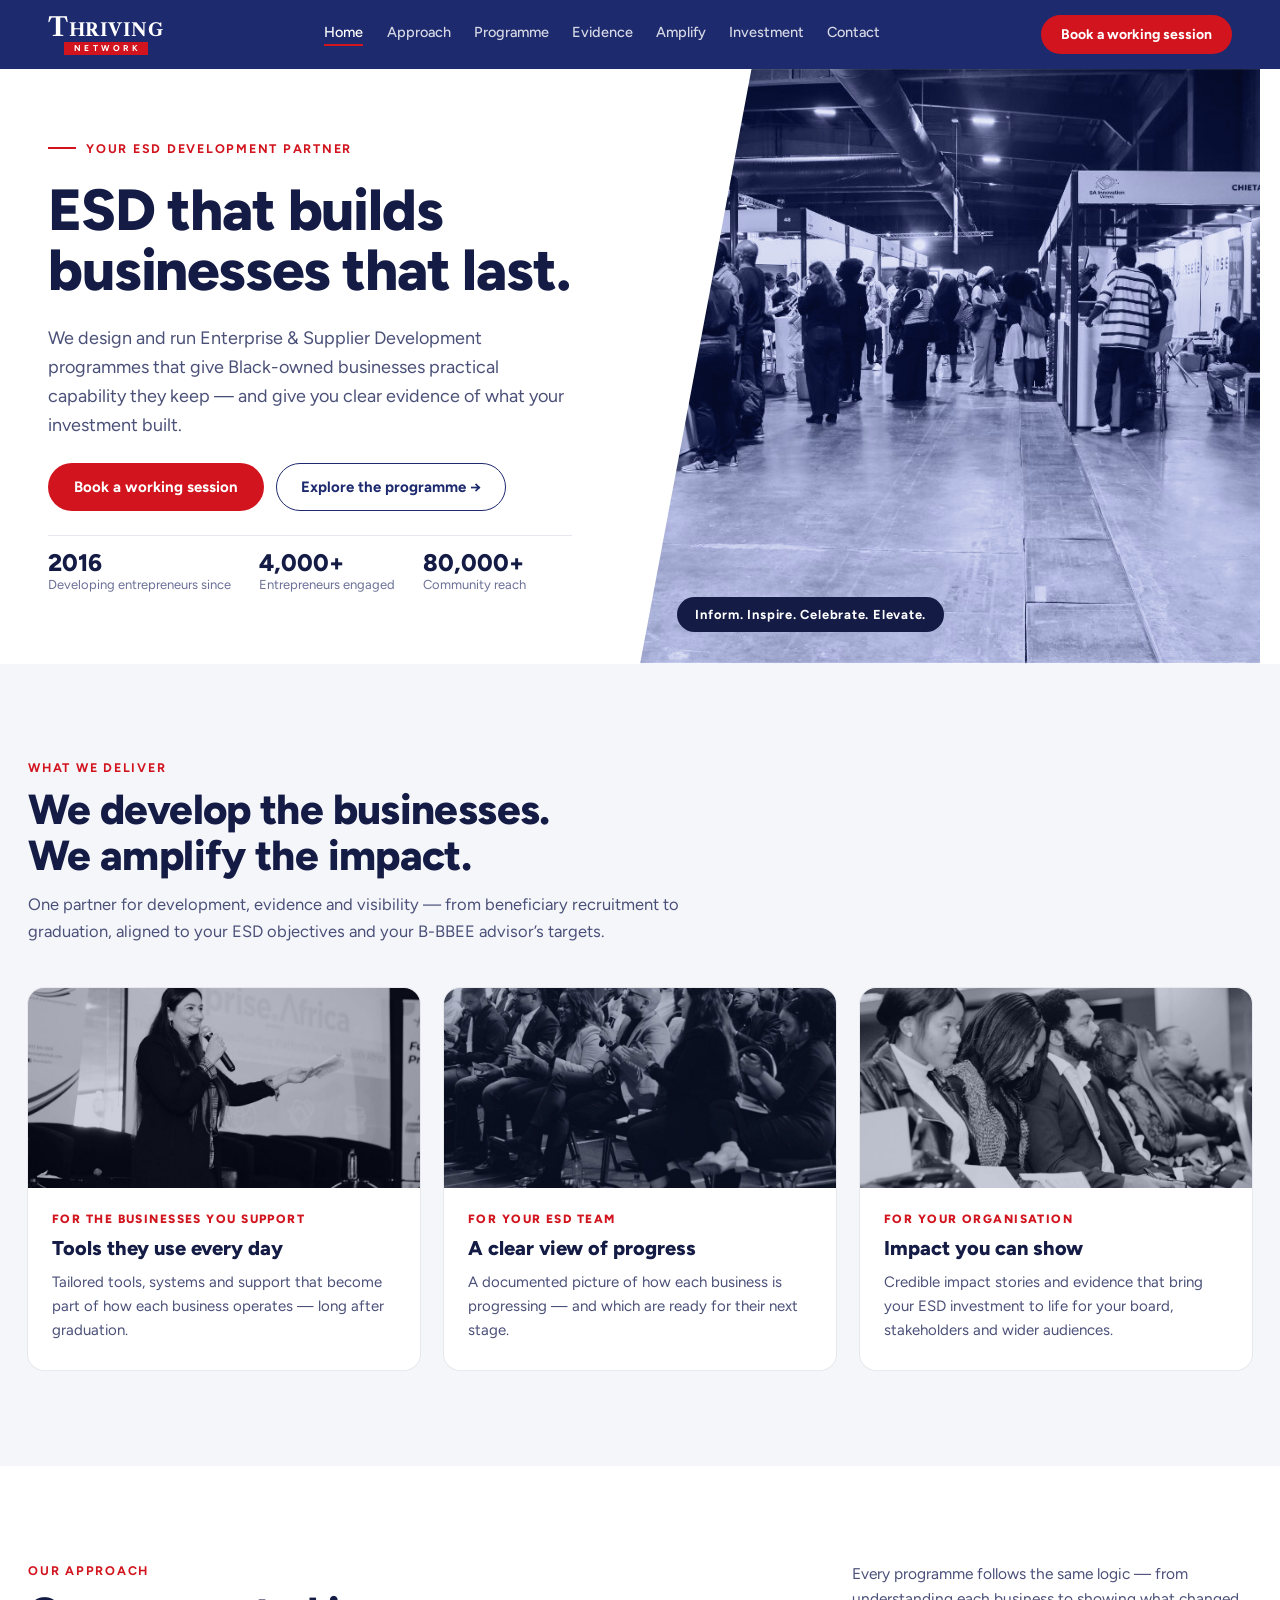
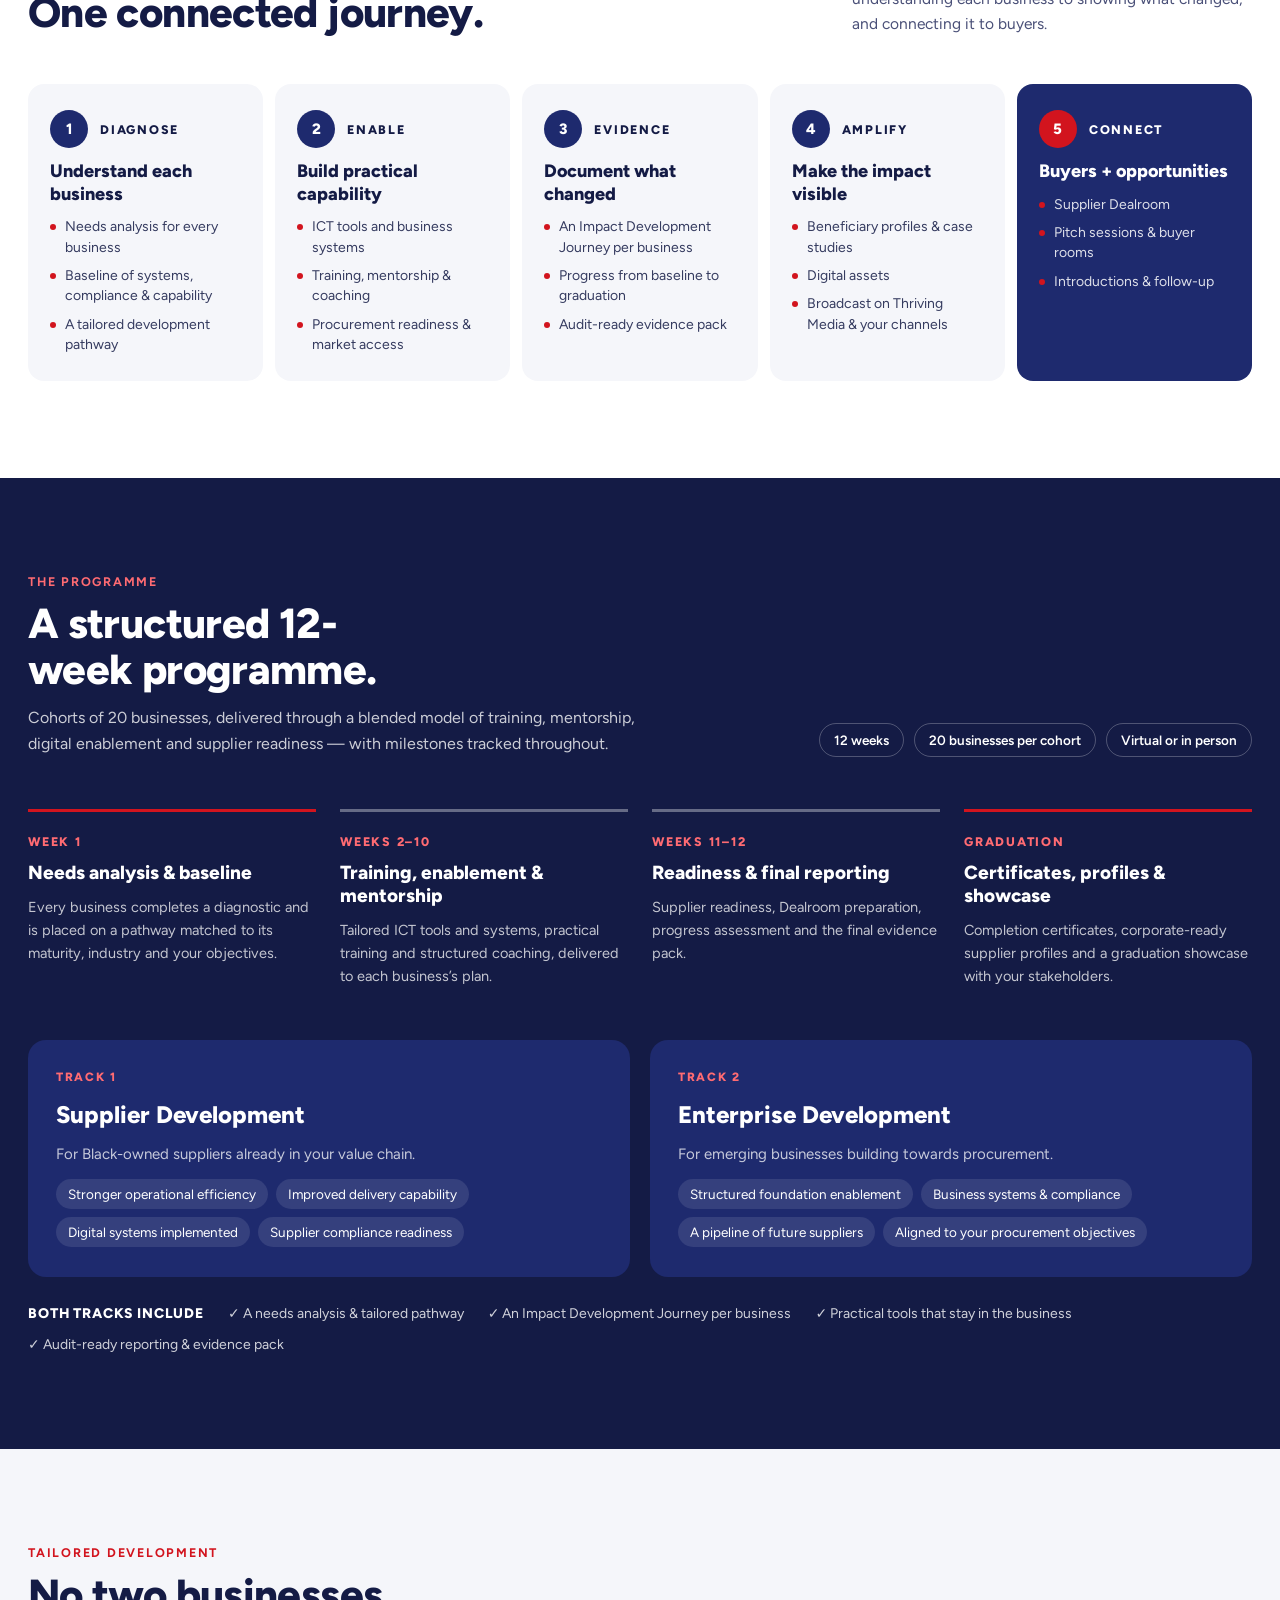
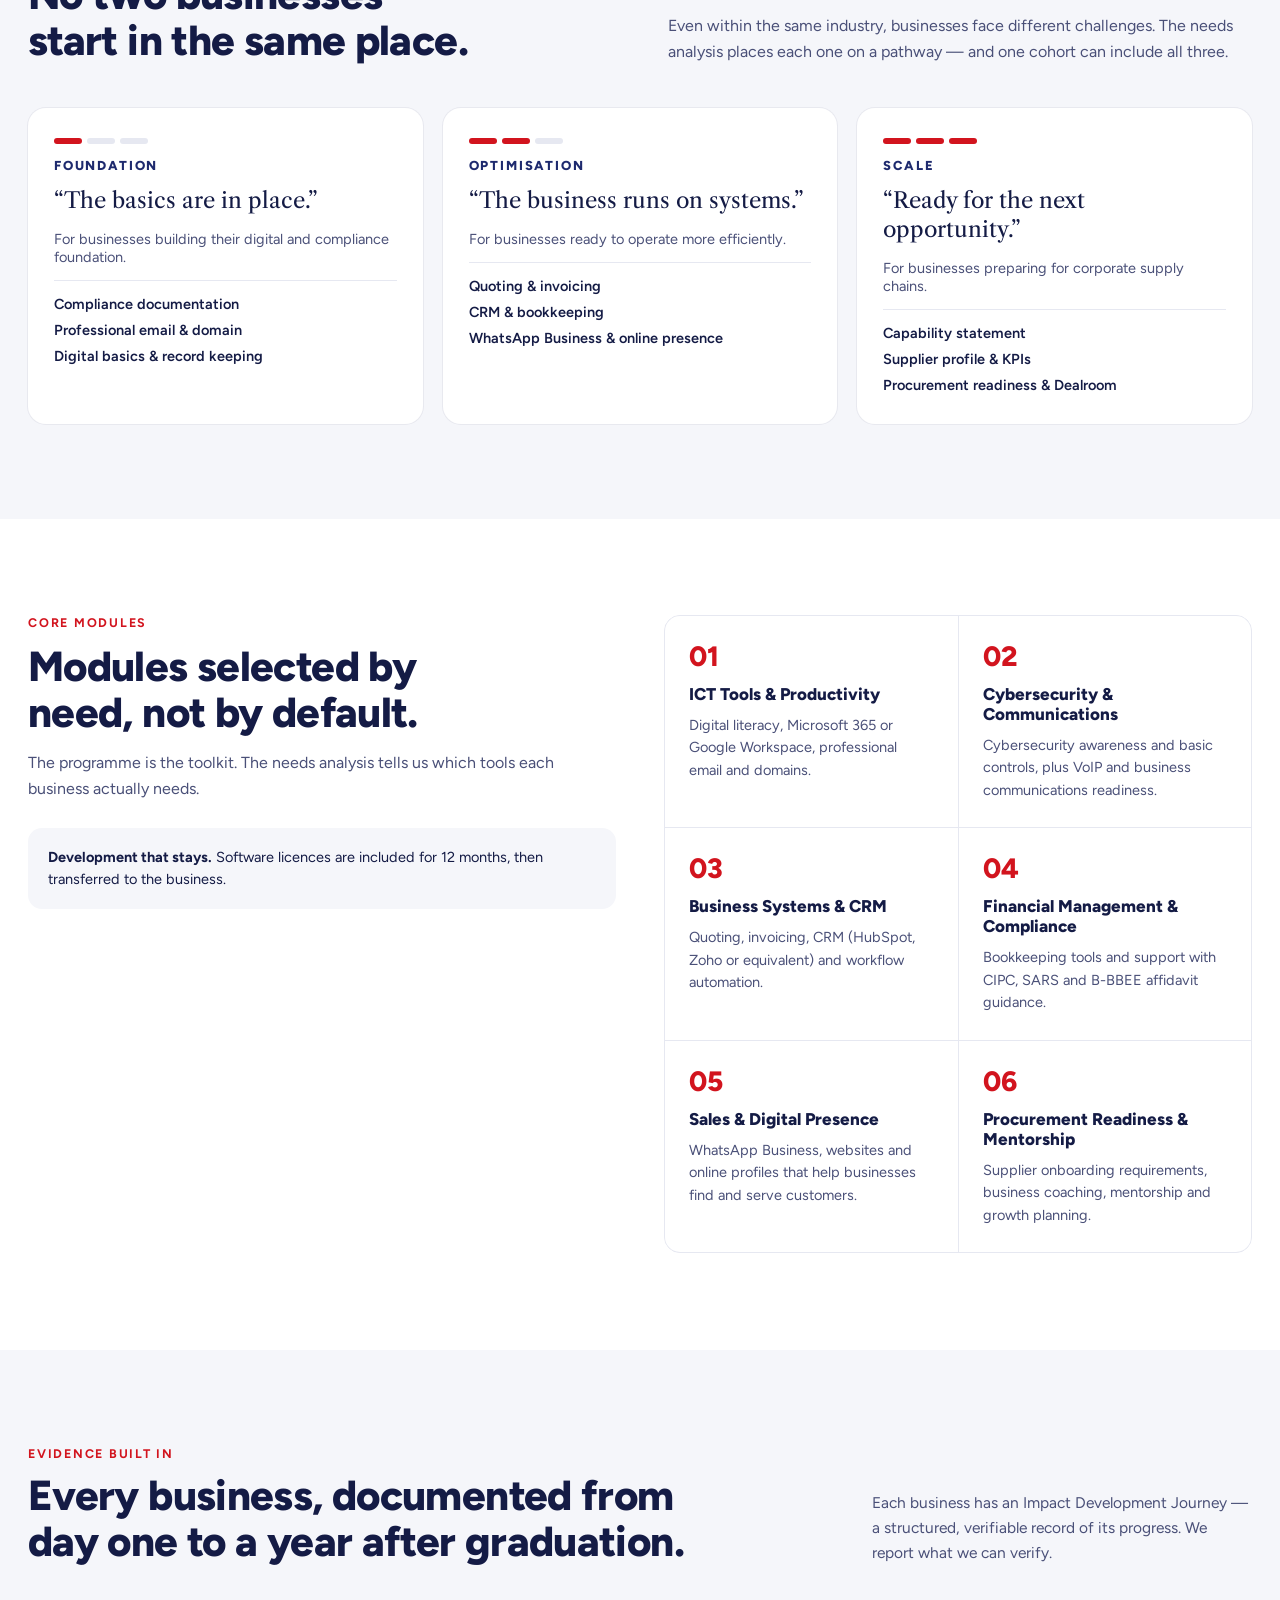
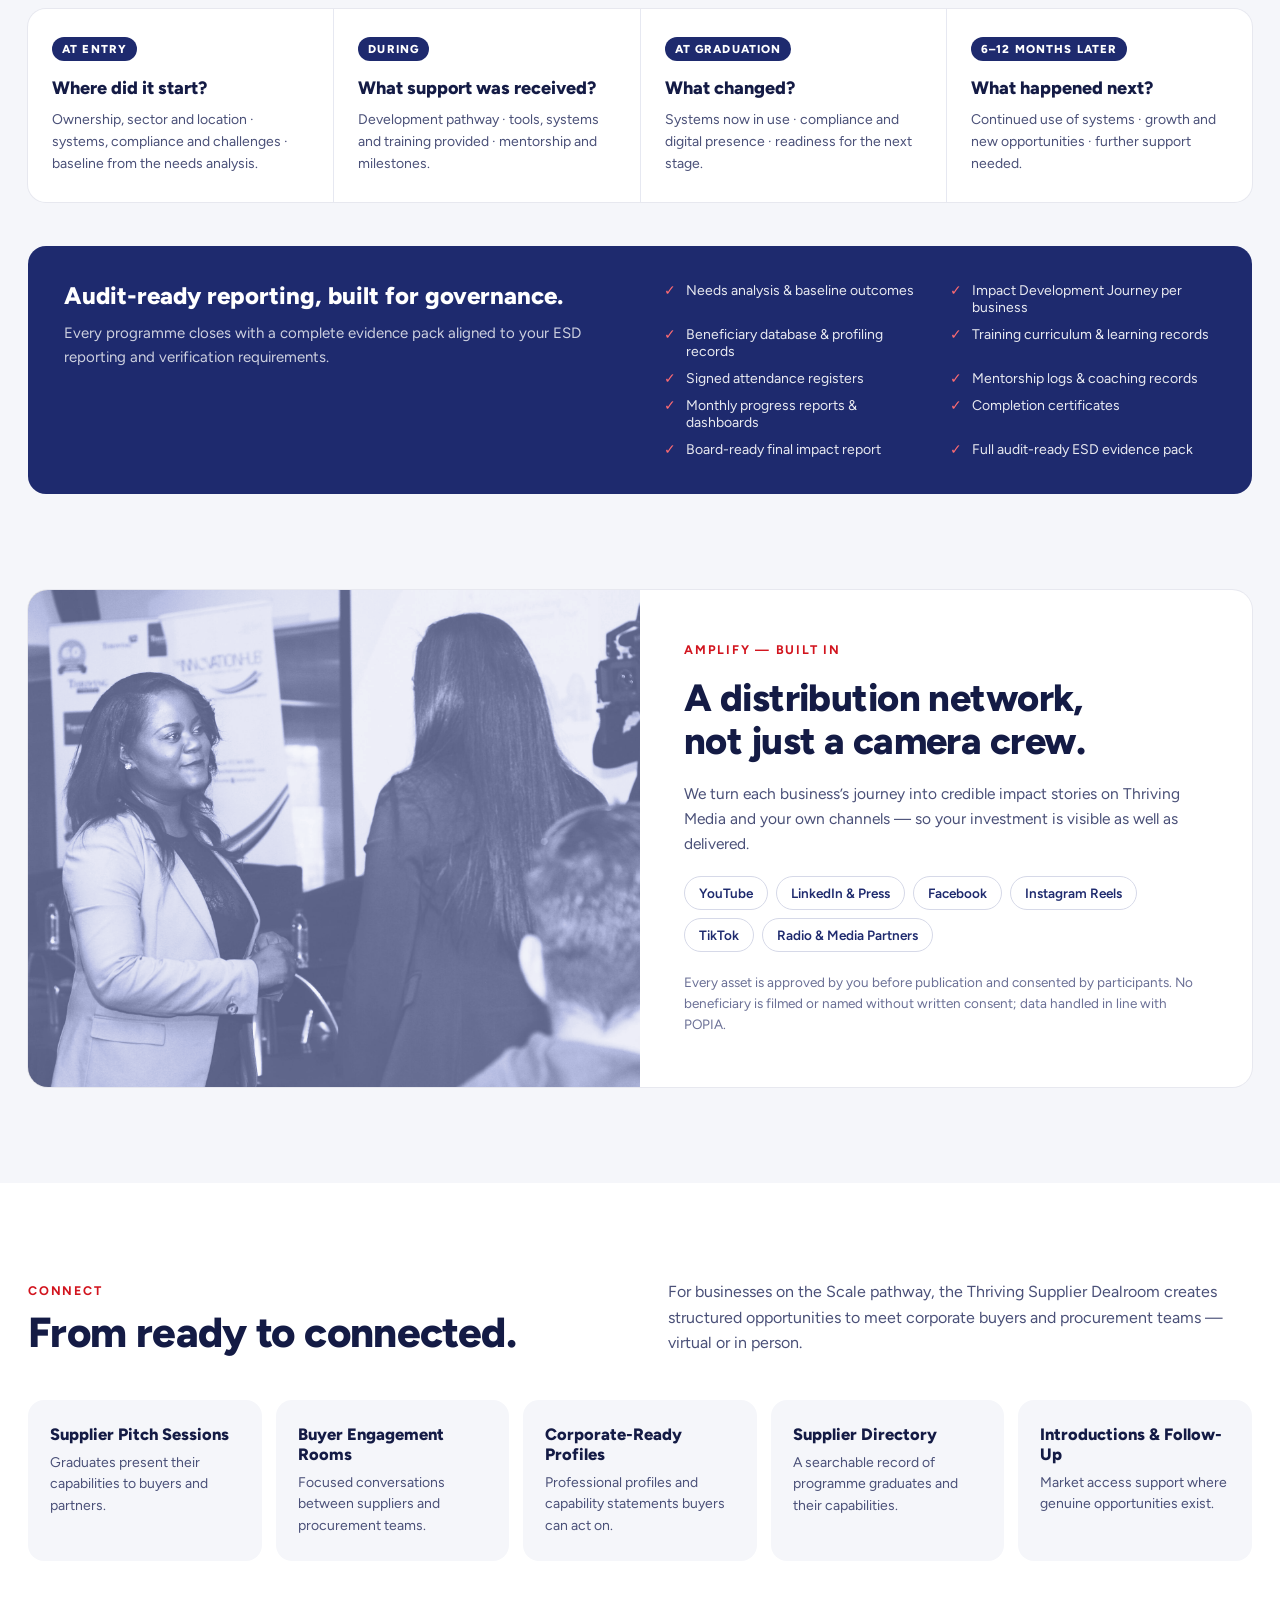
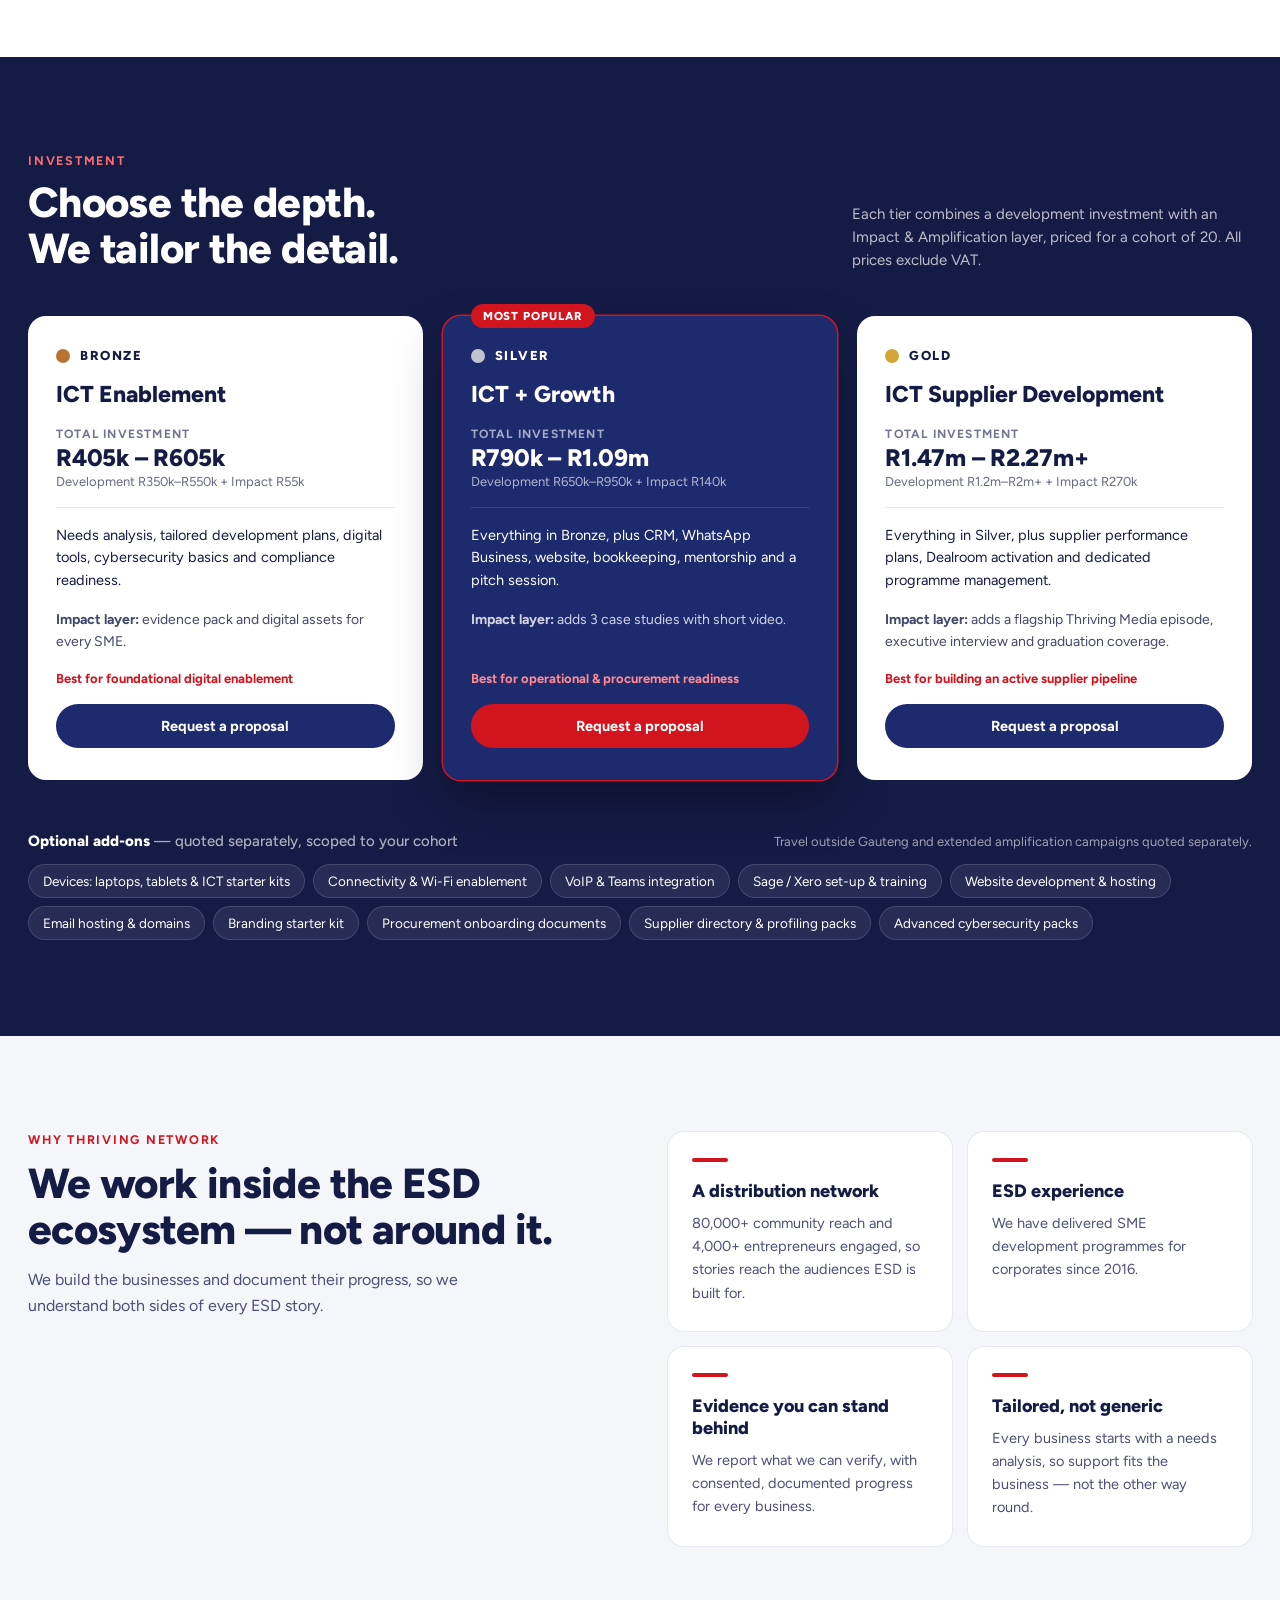
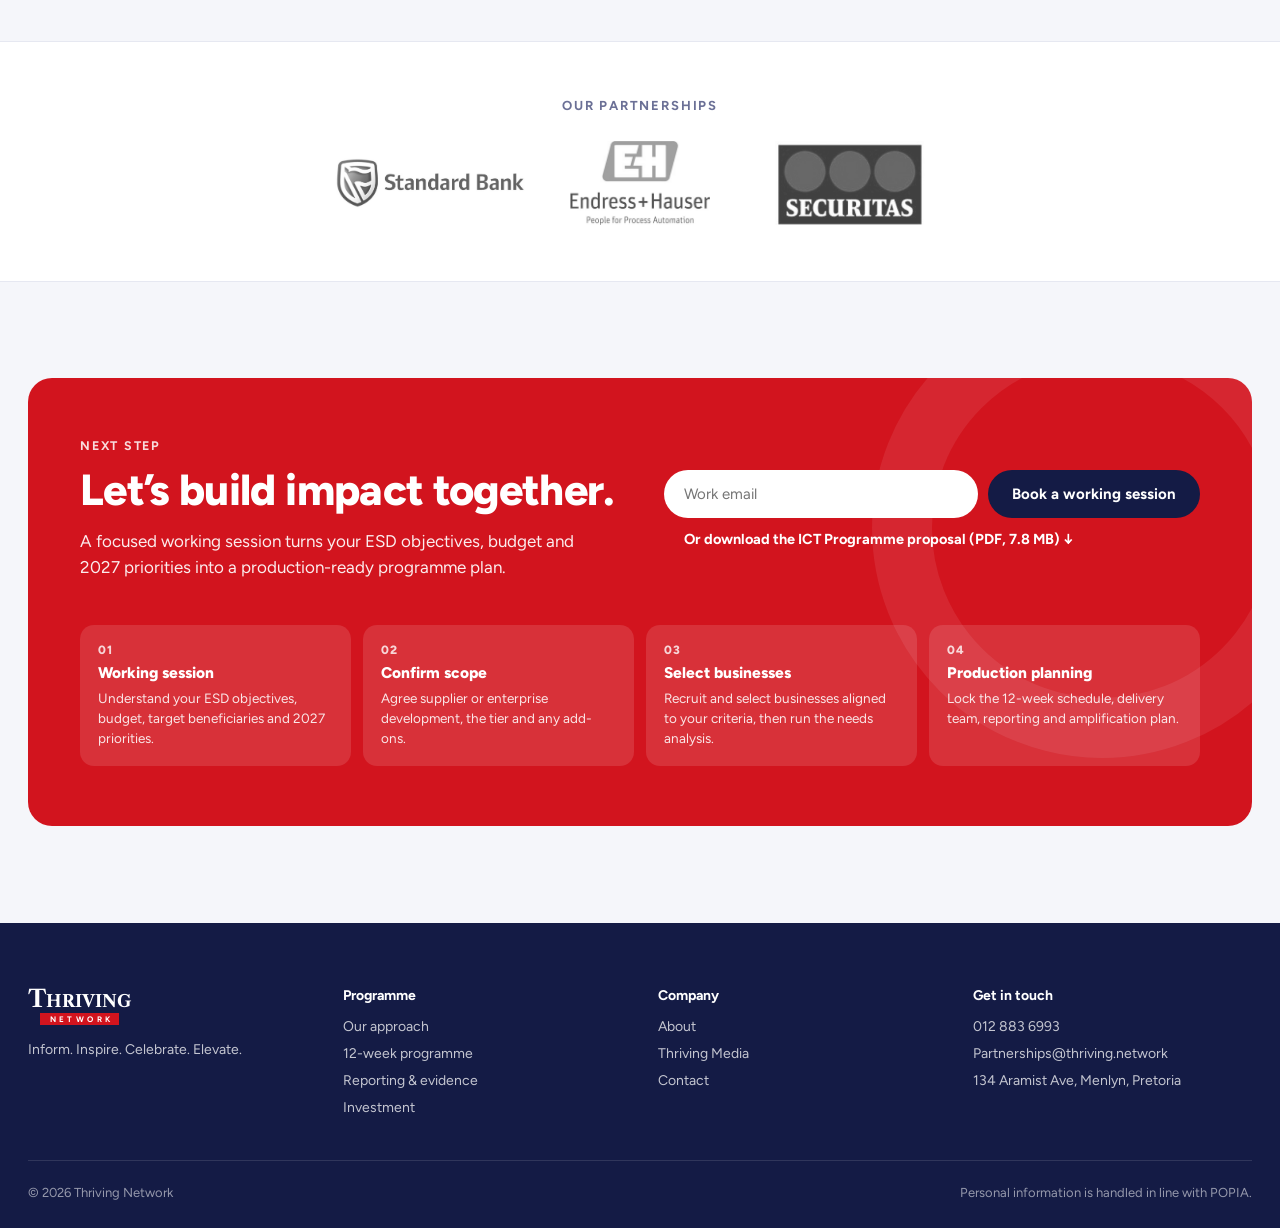
==== site/index.html @ 4e0c4367 "Make the homepage production-ready and deploy to GitHub Pages - Real photos and partner logos from t" ====
<!DOCTYPE html>
<html lang="en-ZA">
<head>
<meta charset="utf-8">
<meta name="viewport" content="width=device-width, initial-scale=1">
<title>Thriving Network — ESD that builds businesses that last</title>
<meta name="description" content="Thriving Network designs and runs Enterprise & Supplier Development programmes that give Black-owned businesses practical capability they keep — with audit-ready evidence of what your investment built.">
<link rel="preconnect" href="https://fonts.googleapis.com">
<link rel="preconnect" href="https://fonts.gstatic.com" crossorigin>
<link href="https://fonts.googleapis.com/css2?family=Figtree:wght@400;500;600;700;800&family=Libre+Caslon+Text:wght@700&display=swap" rel="stylesheet">
<meta property="og:type" content="website">
<meta property="og:title" content="Thriving Network — ESD that builds businesses that last">
<meta property="og:description" content="Enterprise &amp; Supplier Development programmes with practical capability, audit-ready evidence and amplified impact.">
<meta property="og:image" content="assets/hero.jpg">
<meta name="theme-color" content="#1E2A6E">
<link rel="icon" href="assets/favicon.svg" type="image/svg+xml">
<link rel="stylesheet" href="styles.css">
<script src="main.js" defer></script>
</head>
<body>

<header class="site-header">
  <div class="site-header__inner">
    <a href="./" class="logo" aria-label="Thriving Network — home">
      <span class="logo__word">Thriving</span>
      <span class="logo__tag">NETWORK</span>
    </a>
    <button class="nav-toggle" type="button" aria-expanded="false" aria-controls="site-nav" aria-label="Open menu">
      <span></span><span></span><span></span>
    </button>
    <nav class="site-nav" id="site-nav" aria-label="Main">
      <a href="./" aria-current="page">Home</a>
      <a href="#approach">Approach</a>
      <a href="#programme">Programme</a>
      <a href="#evidence">Evidence</a>
      <a href="#amplify">Amplify</a>
      <a href="#investment">Investment</a>
      <a href="#contact">Contact</a>
    </nav>
    <a href="#cta" class="btn btn--red site-header__cta">Book a working session</a>
  </div>
</header>

<main>

<!-- Hero (split layout, duotone photo) -->
<section class="hero">
  <div class="hero__grid">
    <div class="hero__copy">
      <span class="eyebrow hero__eyebrow">Your ESD Development Partner</span>
      <h1>ESD that builds businesses that last.</h1>
      <p class="hero__intro">We design and run Enterprise &amp; Supplier Development programmes that give Black-owned businesses practical capability they keep — and give you clear evidence of what your investment built.</p>
      <div class="hero__ctas">
        <a href="#cta" class="btn btn--red btn--lg">Book a working session</a>
        <a href="#programme" class="btn btn--outline btn--lg">Explore the programme →</a>
      </div>
      <div class="hero__stats">
        <div><div class="hero__stat-value">2016</div><div class="hero__stat-label">Developing entrepreneurs since</div></div>
        <div><div class="hero__stat-value">4,000+</div><div class="hero__stat-label">Entrepreneurs engaged</div></div>
        <div><div class="hero__stat-value">80,000+</div><div class="hero__stat-label">Community reach</div></div>
      </div>
    </div>
    <div class="hero__visual">
      <div class="hero__photo">
        <div class="media"><img src="assets/hero.jpg" alt="Suppliers and buyers at a Thriving Network cohort expo" width="1200" height="674" fetchpriority="high"></div>
        <div class="duotone"></div>
      </div>
      <div class="hero__pill">Inform. Inspire. Celebrate. Elevate.</div>
    </div>
  </div>
</section>

<!-- What we deliver -->
<section class="section">
  <div class="wrap stack" style="gap:44px">
    <div class="stack" style="gap:12px;max-width:680px">
      <span class="eyebrow">What we deliver</span>
      <h2 class="h2">We develop the businesses. We amplify the impact.</h2>
      <p class="lead" style="font-size:16.5px">One partner for development, evidence and visibility — from beneficiary recruitment to graduation, aligned to your ESD objectives and your B-BBEE advisor’s targets.</p>
    </div>
    <div class="grid g3" style="gap:24px">
      <article class="audience-card">
        <div class="audience-card__media"><div class="media"><img src="assets/deliver-1.jpg" alt="A business owner presenting at a Thriving Network event" width="966" height="640" loading="lazy"></div></div>
        <div class="audience-card__body">
          <span class="kicker">For the businesses you support</span>
          <h3>Tools they use every day</h3>
          <p>Tailored tools, systems and support that become part of how each business operates — long after graduation.</p>
        </div>
      </article>
      <article class="audience-card">
        <div class="audience-card__media"><div class="media"><img src="assets/deliver-2.jpg" alt="Cohort participants applauding during a session" width="966" height="640" loading="lazy"></div></div>
        <div class="audience-card__body">
          <span class="kicker">For your ESD team</span>
          <h3>A clear view of progress</h3>
          <p>A documented picture of how each business is progressing — and which are ready for their next stage.</p>
        </div>
      </article>
      <article class="audience-card">
        <div class="audience-card__media"><div class="media"><img src="assets/deliver-3.jpg" alt="Entrepreneurs taking notes at a programme showcase" width="1010" height="670" loading="lazy"></div></div>
        <div class="audience-card__body">
          <span class="kicker">For your organisation</span>
          <h3>Impact you can show</h3>
          <p>Credible impact stories and evidence that bring your ESD investment to life for your board, stakeholders and wider audiences.</p>
        </div>
      </article>
    </div>
  </div>
</section>

<!-- Approach -->
<section id="approach" class="section section--white">
  <div class="wrap stack" style="gap:48px">
    <div class="section-head">
      <div class="section-head__title" style="max-width:620px">
        <span class="eyebrow">Our approach</span>
        <h2 class="h2">One connected journey.</h2>
      </div>
      <p class="lead" style="font-size:15.5px;max-width:400px">Every programme follows the same logic — from understanding each business to showing what changed, and connecting it to buyers.</p>
    </div>
    <ol class="grid g5" style="gap:12px;list-style:none;margin:0;padding:0">
      <li class="step">
        <div class="step__head"><span class="step__num">1</span><span class="step__title">DIAGNOSE</span></div>
        <div class="step__lead">Understand each business</div>
        <ul class="bullets"><li><span>Needs analysis for every business</span></li><li><span>Baseline of systems, compliance &amp; capability</span></li><li><span>A tailored development pathway</span></li></ul>
      </li>
      <li class="step">
        <div class="step__head"><span class="step__num">2</span><span class="step__title">ENABLE</span></div>
        <div class="step__lead">Build practical capability</div>
        <ul class="bullets"><li><span>ICT tools and business systems</span></li><li><span>Training, mentorship &amp; coaching</span></li><li><span>Procurement readiness &amp; market access</span></li></ul>
      </li>
      <li class="step">
        <div class="step__head"><span class="step__num">3</span><span class="step__title">EVIDENCE</span></div>
        <div class="step__lead">Document what changed</div>
        <ul class="bullets"><li><span>An Impact Development Journey per business</span></li><li><span>Progress from baseline to graduation</span></li><li><span>Audit-ready evidence pack</span></li></ul>
      </li>
      <li class="step">
        <div class="step__head"><span class="step__num">4</span><span class="step__title">AMPLIFY</span></div>
        <div class="step__lead">Make the impact visible</div>
        <ul class="bullets"><li><span>Beneficiary profiles &amp; case studies</span></li><li><span>Digital assets</span></li><li><span>Broadcast on Thriving Media &amp; your channels</span></li></ul>
      </li>
      <li class="step step--dark">
        <div class="step__head"><span class="step__num">5</span><span class="step__title">CONNECT</span></div>
        <div class="step__lead">Buyers + opportunities</div>
        <ul class="bullets"><li><span>Supplier Dealroom</span></li><li><span>Pitch sessions &amp; buyer rooms</span></li><li><span>Introductions &amp; follow-up</span></li></ul>
      </li>
    </ol>
  </div>
</section>

<!-- Programme -->
<section id="programme" class="section section--dark">
  <div class="wrap stack" style="gap:52px">
    <div class="section-head">
      <div class="section-head__title" style="max-width:640px">
        <span class="eyebrow">The programme</span>
        <h2 class="h2">A structured 12-week programme.</h2>
        <p style="font-size:16px;line-height:1.6;color:rgba(255,255,255,.78)">Cohorts of 20 businesses, delivered through a blended model of training, mentorship, digital enablement and supplier readiness — with milestones tracked throughout.</p>
      </div>
      <div class="chips">
        <span class="chip-outline">12 weeks</span>
        <span class="chip-outline">20 businesses per cohort</span>
        <span class="chip-outline">Virtual or in person</span>
      </div>
    </div>
    <div class="grid g4" style="gap:24px">
      <div class="week week--accent">
        <span class="week__when">WEEK 1</span>
        <h3>Needs analysis &amp; baseline</h3>
        <p>Every business completes a diagnostic and is placed on a pathway matched to its maturity, industry and your objectives.</p>
      </div>
      <div class="week">
        <span class="week__when">WEEKS 2–10</span>
        <h3>Training, enablement &amp; mentorship</h3>
        <p>Tailored ICT tools and systems, practical training and structured coaching, delivered to each business’s plan.</p>
      </div>
      <div class="week">
        <span class="week__when">WEEKS 11–12</span>
        <h3>Readiness &amp; final reporting</h3>
        <p>Supplier readiness, Dealroom preparation, progress assessment and the final evidence pack.</p>
      </div>
      <div class="week week--accent">
        <span class="week__when">GRADUATION</span>
        <h3>Certificates, profiles &amp; showcase</h3>
        <p>Completion certificates, corporate-ready supplier profiles and a graduation showcase with your stakeholders.</p>
      </div>
    </div>

    <div class="grid grid--fit-340" style="gap:20px">
      <div class="track">
        <span class="track__label">TRACK 1</span>
        <h3>Supplier Development</h3>
        <p>For Black-owned suppliers already in your value chain.</p>
        <ul class="pills"><li class="pill-soft">Stronger operational efficiency</li><li class="pill-soft">Improved delivery capability</li><li class="pill-soft">Digital systems implemented</li><li class="pill-soft">Supplier compliance readiness</li></ul>
      </div>
      <div class="track">
        <span class="track__label">TRACK 2</span>
        <h3>Enterprise Development</h3>
        <p>For emerging businesses building towards procurement.</p>
        <ul class="pills"><li class="pill-soft">Structured foundation enablement</li><li class="pill-soft">Business systems &amp; compliance</li><li class="pill-soft">A pipeline of future suppliers</li><li class="pill-soft">Aligned to your procurement objectives</li></ul>
      </div>
    </div>
    <div class="includes">
      <strong>BOTH TRACKS INCLUDE</strong>
      <span>✓ A needs analysis &amp; tailored pathway</span><span>✓ An Impact Development Journey per business</span><span>✓ Practical tools that stay in the business</span><span>✓ Audit-ready reporting &amp; evidence pack</span>
    </div>
  </div>
</section>

<!-- Pathways -->
<section class="section">
  <div class="wrap stack" style="gap:44px">
    <div class="section-split">
      <div class="stack" style="gap:12px">
        <span class="eyebrow">Tailored development</span>
        <h2 class="h2">No two businesses start in the same place.</h2>
      </div>
      <p class="lead">Even within the same industry, businesses face different challenges. The needs analysis places each one on a pathway — and one cohort can include all three.</p>
    </div>
    <div class="grid g3" style="gap:20px">
      <div class="pathway">
        <div class="pathway__bars" aria-hidden="true"><span class="on"></span><span></span><span></span></div>
        <span class="pathway__name">FOUNDATION</span>
        <div class="pathway__quote">“The basics are in place.”</div>
        <p>For businesses building their digital and compliance foundation.</p>
        <ul><li>Compliance documentation</li><li>Professional email &amp; domain</li><li>Digital basics &amp; record keeping</li></ul>
      </div>
      <div class="pathway">
        <div class="pathway__bars" aria-hidden="true"><span class="on"></span><span class="on"></span><span></span></div>
        <span class="pathway__name">OPTIMISATION</span>
        <div class="pathway__quote">“The business runs on systems.”</div>
        <p>For businesses ready to operate more efficiently.</p>
        <ul><li>Quoting &amp; invoicing</li><li>CRM &amp; bookkeeping</li><li>WhatsApp Business &amp; online presence</li></ul>
      </div>
      <div class="pathway">
        <div class="pathway__bars" aria-hidden="true"><span class="on"></span><span class="on"></span><span class="on"></span></div>
        <span class="pathway__name">SCALE</span>
        <div class="pathway__quote">“Ready for the next opportunity.”</div>
        <p>For businesses preparing for corporate supply chains.</p>
        <ul><li>Capability statement</li><li>Supplier profile &amp; KPIs</li><li>Procurement readiness &amp; Dealroom</li></ul>
      </div>
    </div>
  </div>
</section>

<!-- Core modules -->
<section class="section section--white">
  <div class="wrap grid grid--fit-360" style="gap:48px;align-items:start">
    <div class="sticky-col">
      <span class="eyebrow">Core modules</span>
      <h2 class="h2">Modules selected by need, not by default.</h2>
      <p class="lead">The programme is the toolkit. The needs analysis tells us which tools each business actually needs.</p>
      <div class="note"><strong>Development that stays.</strong> Software licences are included for 12 months, then transferred to the business.</div>
    </div>
    <div class="grid grid--fit-250 ruled-grid">
      <div class="module"><span class="module__n">01</span><h3>ICT Tools &amp; Productivity</h3><p>Digital literacy, Microsoft 365 or Google Workspace, professional email and domains.</p></div>
      <div class="module"><span class="module__n">02</span><h3>Cybersecurity &amp; Communications</h3><p>Cybersecurity awareness and basic controls, plus VoIP and business communications readiness.</p></div>
      <div class="module"><span class="module__n">03</span><h3>Business Systems &amp; CRM</h3><p>Quoting, invoicing, CRM (HubSpot, Zoho or equivalent) and workflow automation.</p></div>
      <div class="module"><span class="module__n">04</span><h3>Financial Management &amp; Compliance</h3><p>Bookkeeping tools and support with CIPC, SARS and B-BBEE affidavit guidance.</p></div>
      <div class="module"><span class="module__n">05</span><h3>Sales &amp; Digital Presence</h3><p>WhatsApp Business, websites and online profiles that help businesses find and serve customers.</p></div>
      <div class="module"><span class="module__n">06</span><h3>Procurement Readiness &amp; Mentorship</h3><p>Supplier onboarding requirements, business coaching, mentorship and growth planning.</p></div>
    </div>
  </div>
</section>

<!-- Evidence -->
<section id="evidence" class="section">
  <div class="wrap stack" style="gap:44px">
    <div class="section-head">
      <div class="section-head__title" style="max-width:660px">
        <span class="eyebrow">Evidence built in</span>
        <h2 class="h2">Every business, documented from day one to a year after graduation.</h2>
      </div>
      <p class="lead" style="font-size:15.5px;max-width:380px">Each business has an Impact Development Journey — a structured, verifiable record of its progress. We report what we can verify.</p>
    </div>
    <div class="grid g4 journey-grid">
      <div class="journey"><span class="journey__when">AT ENTRY</span><h3>Where did it start?</h3><p>Ownership, sector and location · systems, compliance and challenges · baseline from the needs analysis.</p></div>
      <div class="journey"><span class="journey__when">DURING</span><h3>What support was received?</h3><p>Development pathway · tools, systems and training provided · mentorship and milestones.</p></div>
      <div class="journey"><span class="journey__when">AT GRADUATION</span><h3>What changed?</h3><p>Systems now in use · compliance and digital presence · readiness for the next stage.</p></div>
      <div class="journey"><span class="journey__when">6–12 MONTHS LATER</span><h3>What happened next?</h3><p>Continued use of systems · growth and new opportunities · further support needed.</p></div>
    </div>
    <div class="pack grid grid--fit-300">
      <div class="stack" style="gap:10px">
        <h3>Audit-ready reporting, built for governance.</h3>
        <p>Every programme closes with a complete evidence pack aligned to your ESD reporting and verification requirements.</p>
      </div>
      <ul class="checklist">
        <li>Needs analysis &amp; baseline outcomes</li>
        <li>Impact Development Journey per business</li>
        <li>Beneficiary database &amp; profiling records</li>
        <li>Training curriculum &amp; learning records</li>
        <li>Signed attendance registers</li>
        <li>Mentorship logs &amp; coaching records</li>
        <li>Monthly progress reports &amp; dashboards</li>
        <li>Completion certificates</li>
        <li>Board-ready final impact report</li>
        <li>Full audit-ready ESD evidence pack</li>
      </ul>
    </div>
  </div>
</section>

<!-- Amplify -->
<section id="amplify" style="padding:0 28px 96px">
  <div class="wrap grid grid--fit-380 amplify">
    <div class="amplify__media">
      <div class="media"><img src="assets/amplify.jpg" alt="A beneficiary being interviewed on camera by Thriving Media" width="1920" height="1505" loading="lazy"></div>
      <div class="duotone"></div>
    </div>
    <div class="amplify__copy">
      <span class="eyebrow">Amplify — built in</span>
      <h2>A distribution network, not just a camera crew.</h2>
      <p class="lead">We turn each business’s journey into credible impact stories on Thriving Media and your own channels — so your investment is visible as well as delivered.</p>
      <ul class="pills">
        <li class="chip-line">YouTube</li><li class="chip-line">LinkedIn &amp; Press</li><li class="chip-line">Facebook</li><li class="chip-line">Instagram Reels</li><li class="chip-line">TikTok</li><li class="chip-line">Radio &amp; Media Partners</li>
      </ul>
      <p class="fineprint">Every asset is approved by you before publication and consented by participants. No beneficiary is filmed or named without written consent; data handled in line with POPIA.</p>
    </div>
  </div>
</section>

<!-- Connect / Dealroom -->
<section class="section section--white">
  <div class="wrap stack" style="gap:44px">
    <div class="section-split">
      <div class="stack" style="gap:12px">
        <span class="eyebrow">Connect</span>
        <h2 class="h2">From ready to connected.</h2>
      </div>
      <p class="lead">For businesses on the Scale pathway, the Thriving Supplier Dealroom creates structured opportunities to meet corporate buyers and procurement teams — virtual or in person.</p>
    </div>
    <div class="grid g5" style="gap:14px">
      <div class="deal"><h3>Supplier Pitch Sessions</h3><p>Graduates present their capabilities to buyers and partners.</p></div>
      <div class="deal"><h3>Buyer Engagement Rooms</h3><p>Focused conversations between suppliers and procurement teams.</p></div>
      <div class="deal"><h3>Corporate-Ready Profiles</h3><p>Professional profiles and capability statements buyers can act on.</p></div>
      <div class="deal"><h3>Supplier Directory</h3><p>A searchable record of programme graduates and their capabilities.</p></div>
      <div class="deal"><h3>Introductions &amp; Follow-Up</h3><p>Market access support where genuine opportunities exist.</p></div>
    </div>
  </div>
</section>

<!-- Investment -->
<section id="investment" class="section section--dark">
  <div class="wrap stack" style="gap:44px">
    <div class="section-head">
      <div class="section-head__title" style="max-width:620px">
        <span class="eyebrow">Investment</span>
        <h2 class="h2">Choose the depth. We tailor the detail.</h2>
      </div>
      <p style="font-size:15px;line-height:1.55;color:rgba(255,255,255,.72);max-width:400px">Each tier combines a development investment with an Impact &amp; Amplification layer, priced for a cohort of 20. All prices exclude VAT.</p>
    </div>
    <div class="grid g3" style="gap:20px;align-items:stretch">
      <div class="tier">
        <div class="tier__name"><span class="tier__dot" style="background:#B87333"></span>BRONZE</div>
        <div class="tier__title">ICT Enablement</div>
        <div class="tier__price">
          <span class="tier__price-label">TOTAL INVESTMENT</span>
          <span class="tier__price-total">R405k – R605k</span>
          <span class="tier__price-split">Development R350k–R550k + Impact R55k</span>
        </div>
        <p class="tier__includes">Needs analysis, tailored development plans, digital tools, cybersecurity basics and compliance readiness.</p>
        <p class="tier__impact"><strong>Impact layer:</strong> evidence pack and digital assets for every SME.</p>
        <span class="tier__best">Best for foundational digital enablement</span>
        <a href="#cta" class="tier__btn">Request a proposal</a>
      </div>
      <div class="tier tier--featured">
        <span class="tier__badge">MOST POPULAR</span>
        <div class="tier__name"><span class="tier__dot" style="background:#C0C4D0"></span>SILVER</div>
        <div class="tier__title">ICT + Growth</div>
        <div class="tier__price">
          <span class="tier__price-label">TOTAL INVESTMENT</span>
          <span class="tier__price-total">R790k – R1.09m</span>
          <span class="tier__price-split">Development R650k–R950k + Impact R140k</span>
        </div>
        <p class="tier__includes">Everything in Bronze, plus CRM, WhatsApp Business, website, bookkeeping, mentorship and a pitch session.</p>
        <p class="tier__impact"><strong>Impact layer:</strong> adds 3 case studies with short video.</p>
        <span class="tier__best">Best for operational &amp; procurement readiness</span>
        <a href="#cta" class="tier__btn">Request a proposal</a>
      </div>
      <div class="tier">
        <div class="tier__name"><span class="tier__dot" style="background:#D4A537"></span>GOLD</div>
        <div class="tier__title">ICT Supplier Development</div>
        <div class="tier__price">
          <span class="tier__price-label">TOTAL INVESTMENT</span>
          <span class="tier__price-total">R1.47m – R2.27m+</span>
          <span class="tier__price-split">Development R1.2m–R2m+ + Impact R270k</span>
        </div>
        <p class="tier__includes">Everything in Silver, plus supplier performance plans, Dealroom activation and dedicated programme management.</p>
        <p class="tier__impact"><strong>Impact layer:</strong> adds a flagship Thriving Media episode, executive interview and graduation coverage.</p>
        <span class="tier__best">Best for building an active supplier pipeline</span>
        <a href="#cta" class="tier__btn">Request a proposal</a>
      </div>
    </div>
    <div class="stack" style="gap:14px;padding-top:8px">
      <div class="addons-head">
        <strong>Optional add-ons <span>— quoted separately, scoped to your cohort</span></strong>
        <small>Travel outside Gauteng and extended amplification campaigns quoted separately.</small>
      </div>
      <ul class="pills">
        <li class="pill-addon">Devices: laptops, tablets &amp; ICT starter kits</li>
        <li class="pill-addon">Connectivity &amp; Wi-Fi enablement</li>
        <li class="pill-addon">VoIP &amp; Teams integration</li>
        <li class="pill-addon">Sage / Xero set-up &amp; training</li>
        <li class="pill-addon">Website development &amp; hosting</li>
        <li class="pill-addon">Email hosting &amp; domains</li>
        <li class="pill-addon">Branding starter kit</li>
        <li class="pill-addon">Procurement onboarding documents</li>
        <li class="pill-addon">Supplier directory &amp; profiling packs</li>
        <li class="pill-addon">Advanced cybersecurity packs</li>
      </ul>
    </div>
  </div>
</section>

<!-- Why Thriving Network -->
<section id="why" class="section">
  <div class="wrap grid grid--fit-380" style="gap:56px;align-items:start">
    <div class="sticky-col">
      <span class="eyebrow">Why Thriving Network</span>
      <h2 class="h2">We work inside the ESD ecosystem — not around it.</h2>
      <p class="lead" style="max-width:440px">We build the businesses and document their progress, so we understand both sides of every ESD story.</p>
    </div>
    <div class="cq"><div class="grid g4" style="gap:16px">
      <div class="why"><h3>A distribution network</h3><p>80,000+ community reach and 4,000+ entrepreneurs engaged, so stories reach the audiences ESD is built for.</p></div>
      <div class="why"><h3>ESD experience</h3><p>We have delivered SME development programmes for corporates since 2016.</p></div>
      <div class="why"><h3>Evidence you can stand behind</h3><p>We report what we can verify, with consented, documented progress for every business.</p></div>
      <div class="why"><h3>Tailored, not generic</h3><p>Every business starts with a needs analysis, so support fits the business — not the other way round.</p></div>
    </div></div>
  </div>
</section>

<!-- Partnerships -->
<section class="partners">
  <div class="wrap stack" style="gap:28px;align-items:center">
    <h2 class="partners__label" style="margin:0">Our partnerships</h2>
    <div class="partners__row">
      <div class="partner"><div class="media media--contain"><img src="assets/logo-standard-bank.png" alt="Standard Bank" width="954" height="255" loading="lazy"></div></div>
      <div class="partner"><div class="media media--contain"><img src="assets/logo-endress-hauser.png" alt="Endress+Hauser" width="580" height="349" loading="lazy"></div></div>
      <div class="partner"><div class="media media--contain"><img src="assets/logo-securitas.png" alt="Securitas" width="520" height="293" loading="lazy"></div></div>
    </div>
  </div>
</section>

<!-- CTA -->
<section id="cta" class="section">
  <div class="wrap cta">
    <div class="grid grid--fit-380 cta__grid">
      <div class="stack" style="gap:14px">
        <span class="eyebrow">Next step</span>
        <h2>Let’s build impact together.</h2>
        <p class="cta__intro">A focused working session turns your ESD objectives, budget and 2027 priorities into a production-ready programme plan.</p>
      </div>
      <div class="stack" style="gap:12px">
        <form class="cta-form" id="session-form" action="https://formsubmit.co/Partnerships@thriving.network" method="POST" novalidate>
          <input type="hidden" name="_subject" value="Working session request — thriving.network">
          <input type="text" name="_honey" class="visually-hidden" tabindex="-1" autocomplete="off" aria-hidden="true">
          <label for="session-email" class="visually-hidden">Work email</label>
          <input id="session-email" name="email" type="email" placeholder="Work email" autocomplete="email" required>
          <button type="submit">Book a working session</button>
        </form>
        <div class="cta__thanks" id="session-thanks" role="status" hidden>Thanks — our partnerships team will be in touch to schedule your session.</div>
        <div class="cta__thanks" id="session-fallback" role="status" hidden>We couldn’t send that just now. Please email <a href="mailto:Partnerships@thriving.network?subject=Working%20session%20request" style="color:#fff;text-decoration:underline">Partnerships@thriving.network</a> or call <a href="tel:0128836993" style="color:#fff;text-decoration:underline">012 883 6993</a>.</div>
        <a href="assets/thriving-ict-programme-proposal-2026.pdf" class="cta__download" download>Or download the ICT Programme proposal (PDF, 7.8 MB) ↓</a>
      </div>
    </div>
    <ol class="grid g4" style="gap:12px;list-style:none;margin:0;padding:0">
      <li class="next"><span class="next__n">01</span><span class="next__title">Working session</span><span class="next__body">Understand your ESD objectives, budget, target beneficiaries and 2027 priorities.</span></li>
      <li class="next"><span class="next__n">02</span><span class="next__title">Confirm scope</span><span class="next__body">Agree supplier or enterprise development, the tier and any add-ons.</span></li>
      <li class="next"><span class="next__n">03</span><span class="next__title">Select businesses</span><span class="next__body">Recruit and select businesses aligned to your criteria, then run the needs analysis.</span></li>
      <li class="next"><span class="next__n">04</span><span class="next__title">Production planning</span><span class="next__body">Lock the 12-week schedule, delivery team, reporting and amplification plan.</span></li>
    </ol>
  </div>
</section>

</main>

<footer id="contact" class="site-footer">
  <div class="wrap stack" style="gap:44px">
    <div class="footer__cols">
      <div class="footer__brand">
        <div class="logo"><span class="logo__word">Thriving</span><span class="logo__tag">NETWORK</span></div>
        <p>Inform. Inspire. Celebrate. Elevate.</p>
      </div>
      <nav class="footer__col" aria-label="Programme"><span class="footer__col-title">Programme</span><a href="#approach">Our approach</a><a href="#programme">12-week programme</a><a href="#evidence">Reporting &amp; evidence</a><a href="#investment">Investment</a></nav>
      <nav class="footer__col" aria-label="Company"><span class="footer__col-title">Company</span><a href="#why">About</a><a href="#amplify">Thriving Media</a><a href="#cta">Contact</a></nav>
      <address class="footer__col" style="font-style:normal"><span class="footer__col-title">Get in touch</span><a href="tel:0128836993">012 883 6993</a><a href="mailto:Partnerships@thriving.network">Partnerships@thriving.network</a><span>134 Aramist Ave, Menlyn, Pretoria</span></address>
    </div>
    <div class="footer__bottom">
      <span>© 2026 Thriving Network</span>
      <span>Personal information is handled in line with POPIA.</span>
    </div>
  </div>
</footer>

</body>
</html>
---- site/styles.css ----
/* Thriving Network — Home (v2) */
:root {
  --navy: #1E2A6E;
  --ink: #141B45;
  --red: #D2141E;
  --red-dark: #B00F18;
  --red-soft: #FF6B72;
  --bg: #F5F6FA;
  --line: #E6E8F1;
  --muted: #4A5078;
  --muted-2: #6B7096;
  --card-ring: 0 0 0 1px rgba(20, 27, 69, .06);
  --serif: 'Libre Caslon Text', Georgia, serif;
}

* { box-sizing: border-box; }
html { scroll-behavior: smooth; scroll-padding-top: 84px; }
body {
  margin: 0;
  background: var(--bg);
  font-family: Figtree, system-ui, sans-serif;
  color: var(--ink);
  -webkit-font-smoothing: antialiased;
}
a { color: var(--navy); text-decoration: none; }
a:hover { color: var(--red); }
h1, h2, h3, p { margin: 0; }
[hidden] { display: none !important; }

.wrap { max-width: 1240px; margin: 0 auto; }
.section { padding: 96px 28px; }
.section--white { background: #fff; }
.section--dark { background: var(--ink); color: #fff; }
.stack { display: flex; flex-direction: column; }

.grid { display: grid; }
/* Fixed-count grids: columns step down by the space available so a row never
   ends with a single stranded card. */
.wrap, .cq { container-type: inline-size; }
.g3, .g4, .g5 { grid-template-columns: 1fr; }
@container (min-width: 440px) { .g4 { grid-template-columns: repeat(2, 1fr); } }
@container (min-width: 560px) { .g5 { grid-template-columns: repeat(3, 1fr); } }
@container (min-width: 760px) { .g3 { grid-template-columns: repeat(3, 1fr); } }
@container (min-width: 860px) { .g4 { grid-template-columns: repeat(4, 1fr); } }
@container (min-width: 980px) { .g5 { grid-template-columns: repeat(5, 1fr); } }
.grid--fit-240 { grid-template-columns: repeat(auto-fit, minmax(min(100%, 240px), 1fr)); }
.grid--fit-250 { grid-template-columns: repeat(auto-fit, minmax(min(100%, 250px), 1fr)); }
.grid--fit-300 { grid-template-columns: repeat(auto-fit, minmax(min(100%, 300px), 1fr)); }
.grid--fit-340 { grid-template-columns: repeat(auto-fit, minmax(min(100%, 340px), 1fr)); }
.grid--fit-360 { grid-template-columns: repeat(auto-fit, minmax(min(100%, 360px), 1fr)); }
.grid--fit-380 { grid-template-columns: repeat(auto-fit, minmax(min(100%, 380px), 1fr)); }

/* ---------- Type ---------- */
.eyebrow {
  font-size: 12.5px; font-weight: 700; letter-spacing: .14em;
  color: var(--red); text-transform: uppercase;
}
.section--dark .eyebrow { color: var(--red-soft); }
.h2 {
  font-size: clamp(28px, 3.4vw, 42px); line-height: 1.1;
  font-weight: 800; letter-spacing: -.015em; text-wrap: balance;
}
.lead { font-size: 16px; line-height: 1.6; color: var(--muted); }
.section-head {
  display: flex; justify-content: space-between; align-items: flex-end;
  gap: 24px; flex-wrap: wrap;
}
.section-head__title { display: flex; flex-direction: column; gap: 12px; }
.section-split {
  display: grid; grid-template-columns: repeat(auto-fit, minmax(min(100%, 380px), 1fr));
  gap: 24px 56px; align-items: end;
}

/* ---------- Buttons ---------- */
.btn {
  display: inline-block; font-weight: 700; border-radius: 999px;
  transition: background .15s, color .15s;
}
.btn--red { background: var(--red); color: #fff; }
.btn--red:hover { background: var(--red-dark); color: #fff; }
.btn--outline { border: 1.5px solid var(--navy); color: var(--navy); }
.btn--outline:hover { background: var(--navy); color: #fff; }
.btn--lg { font-size: 15px; padding: 15px 26px; }
.btn--outline.btn--lg { padding: 13.5px 24px; }

/* ---------- Media ---------- */
.media { position: relative; width: 100%; height: 100%; overflow: hidden; background: #f2f1ef; }
.media img { position: absolute; inset: 0; width: 100%; height: 100%; object-fit: cover; display: block; }
.media--contain img { object-fit: contain; }
.duotone { position: absolute; inset: 0; background: var(--navy); mix-blend-mode: color; opacity: .55; pointer-events: none; }

/* ---------- Logo ---------- */
.logo { display: flex; flex-direction: column; align-items: center; gap: 2px; color: #fff; line-height: 1; }
.logo:hover { color: #fff; }
.logo__word { font-family: var(--serif); font-weight: 700; font-size: 26px; letter-spacing: .02em; font-variant: small-caps; }
.logo__tag { background: var(--red); color: #fff; font-size: 8.5px; font-weight: 700; letter-spacing: .42em; padding: 2px 6px 2px 10px; }

/* ---------- Header ---------- */
.site-header {
  position: sticky; top: 0; z-index: 20; background: var(--navy); color: #fff;
  box-shadow: 0 1px 0 rgba(255, 255, 255, .08);
}
.site-header__inner {
  max-width: 1240px; margin: 0 auto; padding: 14px 28px;
  display: flex; align-items: center; gap: clamp(16px, 2.4vw, 32px); flex-wrap: wrap;
}
.site-nav {
  display: flex; gap: clamp(12px, 1.8vw, 26px); flex-wrap: wrap; flex: 1;
  justify-content: center; font-size: clamp(13px, 1.2vw, 14.5px); font-weight: 500; white-space: nowrap;
}
.site-nav a { color: rgba(255, 255, 255, .82); }
.site-nav a:hover { color: #fff; }
.site-nav a[aria-current="page"] { color: #fff; border-bottom: 2px solid var(--red); padding-bottom: 3px; }
.site-header .btn { font-size: 14px; padding: 11px 20px; }
.nav-toggle { display: none; }

@media (max-width: 860px) {
  .site-header__inner { flex-wrap: nowrap; justify-content: space-between; padding: 12px 20px; }
  .nav-toggle {
    display: flex; flex-direction: column; justify-content: center; gap: 5px; order: 3;
    width: 44px; height: 44px; padding: 10px; border: 0; border-radius: 10px;
    background: rgba(255, 255, 255, .08); cursor: pointer;
  }
  .nav-toggle span { display: block; height: 2px; background: #fff; border-radius: 1px; transition: transform .2s, opacity .2s; }
  .site-header.is-open .nav-toggle span:nth-child(1) { transform: translateY(7px) rotate(45deg); }
  .site-header.is-open .nav-toggle span:nth-child(2) { opacity: 0; }
  .site-header.is-open .nav-toggle span:nth-child(3) { transform: translateY(-7px) rotate(-45deg); }
  .site-header .site-header__cta { margin-left: auto; font-size: 13px; padding: 10px 16px; }
  .site-nav {
    display: none; position: absolute; top: 100%; left: 0; right: 0;
    flex-direction: column; gap: 0; background: var(--navy); font-size: 16px;
    padding: 8px 20px 20px; box-shadow: 0 16px 30px rgba(0, 0, 0, .25);
  }
  .site-header.is-open .site-nav { display: flex; }
  .site-nav a { padding: 12px 0; border-bottom: 1px solid rgba(255, 255, 255, .1); }
  .site-nav a[aria-current="page"] { border-bottom: 1px solid rgba(255, 255, 255, .1); padding-bottom: 12px; color: #fff; }
}
@media (max-width: 420px) {
  .site-header .site-header__cta { display: none; }
  .nav-toggle { margin-left: auto; }
}

/* ---------- Hero (split) ---------- */
.hero { background: #fff; overflow: hidden; }
.hero__grid {
  max-width: 1240px; margin: 0 auto; display: grid;
  grid-template-columns: repeat(auto-fit, minmax(min(100%, 460px), 1fr));
  align-items: stretch; min-height: 540px;
}
.hero__copy { padding: 72px 28px; display: flex; flex-direction: column; justify-content: center; gap: 24px; max-width: 580px; }
.hero__eyebrow { display: flex; align-items: center; gap: 10px; }
.hero__eyebrow::before { content: ""; width: 28px; height: 2px; background: var(--red); }
.hero h1 {
  font-size: clamp(36px, 4.6vw, 58px); line-height: 1.04; font-weight: 800;
  letter-spacing: -.02em; color: var(--ink); text-wrap: balance;
}
.hero__intro { font-size: 18px; line-height: 1.6; color: var(--muted); text-wrap: pretty; }
.hero__ctas { display: flex; gap: 12px; flex-wrap: wrap; }
.hero__stats { display: flex; gap: 28px; flex-wrap: wrap; padding-top: 12px; border-top: 1px solid var(--line); }
.hero__stat-value { font-size: 24px; font-weight: 800; }
.hero__stat-label { font-size: 13px; color: var(--muted-2); }
.hero__visual { position: relative; min-height: 440px; }
.hero__photo { position: absolute; inset: 0; clip-path: polygon(18% 0, 100% 0, 100% 100%, 0 100%); }
.hero__pill {
  position: absolute; left: 6%; bottom: 32px; background: var(--ink); color: #fff;
  border-radius: 999px; padding: 10px 18px; font-size: 13px; font-weight: 700; letter-spacing: .06em;
}

/* ---------- What we deliver ---------- */
.audience-card {
  background: #fff; border-radius: 16px; overflow: hidden; display: flex; flex-direction: column;
  box-shadow: var(--card-ring); transition: transform .2s, box-shadow .2s;
}
.audience-card:hover { transform: translateY(-4px); box-shadow: 0 20px 40px rgba(20, 27, 69, .12), var(--card-ring); }
.audience-card__media { position: relative; height: 200px; }
.audience-card__body { padding: 24px 24px 28px; display: flex; flex-direction: column; gap: 10px; flex: 1; }
.kicker { font-size: 12px; font-weight: 800; letter-spacing: .12em; color: var(--red); text-transform: uppercase; }
.audience-card h3 { font-size: 20px; font-weight: 800; }
.audience-card p { font-size: 15px; line-height: 1.6; color: var(--muted); }

/* ---------- Approach ---------- */
.step { padding: 26px 22px; border-radius: 16px; background: var(--bg); color: var(--ink); display: flex; flex-direction: column; gap: 12px; }
.step--dark { background: var(--navy); color: #fff; }
.step__head { display: flex; align-items: center; gap: 12px; }
.step__num {
  width: 38px; height: 38px; border-radius: 50%; background: var(--navy); color: #fff;
  display: grid; place-items: center; font-weight: 800; font-size: 15px;
}
.step--dark .step__num { background: var(--red); }
.step__title { font-size: 12.5px; font-weight: 800; letter-spacing: .14em; }
.step__lead { font-size: 18px; font-weight: 800; line-height: 1.25; }
.bullets { list-style: none; margin: 0; padding: 0; display: flex; flex-direction: column; gap: 8px; font-size: 14px; line-height: 1.45; }
.bullets li { display: flex; gap: 9px; }
.bullets li::before { content: ""; flex: none; width: 6px; height: 6px; border-radius: 50%; background: var(--red); margin-top: 7px; }
.bullets span { opacity: .85; }

/* ---------- Programme ---------- */
.chips { display: flex; gap: 10px; flex-wrap: wrap; }
.chip-outline { border: 1px solid rgba(255, 255, 255, .25); border-radius: 999px; padding: 8px 14px; font-size: 13.5px; font-weight: 600; }
.week { display: flex; flex-direction: column; gap: 12px; padding-top: 22px; border-top: 3px solid rgba(255, 255, 255, .35); }
.week--accent { border-top-color: var(--red); }
.week__when { font-size: 12.5px; font-weight: 800; letter-spacing: .14em; color: var(--red-soft); }
.week h3 { font-size: 19px; font-weight: 800; }
.week p { font-size: 14.5px; line-height: 1.6; color: rgba(255, 255, 255, .75); }
.track { background: var(--navy); border-radius: 18px; padding: 30px 28px; display: flex; flex-direction: column; gap: 16px; }
.track__label { font-size: 12px; font-weight: 800; letter-spacing: .14em; color: var(--red-soft); }
.track h3 { font-size: 24px; font-weight: 800; }
.track p { font-size: 15px; color: rgba(255, 255, 255, .75); }
.pills { display: flex; flex-wrap: wrap; gap: 8px; list-style: none; margin: 0; padding: 0; }
.pill-soft { background: rgba(255, 255, 255, .1); border-radius: 999px; padding: 7px 12px; font-size: 13.5px; }
.includes {
  display: flex; gap: 14px 24px; flex-wrap: wrap; align-items: center;
  font-size: 14px; color: rgba(255, 255, 255, .8); margin-top: -24px;
}
.includes strong { font-weight: 800; color: #fff; letter-spacing: .06em; }

/* ---------- Pathways ---------- */
.pathway { background: #fff; border-radius: 18px; padding: 30px 26px; display: flex; flex-direction: column; gap: 14px; box-shadow: var(--card-ring); }
.pathway__bars { display: flex; gap: 5px; }
.pathway__bars span { width: 28px; height: 6px; border-radius: 3px; background: var(--line); }
.pathway__bars span.on { background: var(--red); }
.pathway__name { font-size: 13px; font-weight: 800; letter-spacing: .14em; color: var(--navy); }
.pathway__quote { font-family: var(--serif); font-size: 22px; line-height: 1.3; }
.pathway p { font-size: 14.5px; color: var(--muted); }
.pathway ul {
  list-style: none; margin: 0; padding: 14px 0 0; border-top: 1px solid var(--line);
  display: flex; flex-direction: column; gap: 8px; font-size: 14.5px; font-weight: 600;
}

/* ---------- Modules ---------- */
.sticky-col { display: flex; flex-direction: column; gap: 14px; position: sticky; top: 110px; }
.note { margin-top: 12px; background: var(--bg); border-radius: 14px; padding: 18px 20px; font-size: 14.5px; line-height: 1.55; }
.ruled-grid { gap: 1px; background: var(--line); border-radius: 16px; overflow: hidden; border: 1px solid var(--line); }
.module { background: #fff; padding: 26px 24px; display: flex; flex-direction: column; gap: 10px; }
.module:hover { background: #FAFAFD; }
.module__n { font-size: 28px; font-weight: 800; color: var(--red); line-height: 1; }
.module h3 { margin-top: 4px; font-size: 17px; font-weight: 800; }
.module p { font-size: 14.5px; line-height: 1.55; color: var(--muted); }

/* ---------- Evidence ---------- */
.journey-grid { gap: 1px; background: var(--line); border-radius: 18px; box-shadow: var(--card-ring); overflow: hidden; }
.journey { padding: 28px 24px; display: flex; flex-direction: column; gap: 10px; background: #fff; }
.journey__when {
  align-self: flex-start; background: var(--navy); color: #fff; font-size: 11.5px; font-weight: 800;
  letter-spacing: .1em; padding: 5px 10px; border-radius: 999px;
}
.journey h3 { margin-top: 6px; font-size: 18px; font-weight: 800; }
.journey p { font-size: 14px; line-height: 1.55; color: var(--muted); }
.pack { background: var(--navy); color: #fff; border-radius: 18px; padding: 36px; gap: 28px 48px; }
.pack h3 { font-size: 24px; font-weight: 800; line-height: 1.2; }
.pack p { font-size: 15px; line-height: 1.6; color: rgba(255, 255, 255, .78); }
.checklist {
  list-style: none; margin: 0; padding: 0; display: grid;
  grid-template-columns: repeat(auto-fit, minmax(200px, 1fr)); gap: 10px 20px; font-size: 14px;
}
.checklist li { display: flex; gap: 10px; color: rgba(255, 255, 255, .9); }
.checklist li::before { content: "✓"; flex: none; color: var(--red-soft); font-weight: 800; }

/* ---------- Amplify ---------- */
.amplify {
  border-radius: 20px; overflow: hidden; background: #fff; box-shadow: var(--card-ring);
}
.amplify__media { position: relative; min-height: 440px; }
.amplify__copy { padding: 52px 44px; display: flex; flex-direction: column; gap: 20px; justify-content: center; }
.amplify h2 { font-size: clamp(26px, 3vw, 38px); line-height: 1.12; font-weight: 800; letter-spacing: -.015em; text-wrap: balance; }
.amplify .lead { font-size: 15.5px; }
.chip-line { border: 1px solid #D6D9E8; border-radius: 999px; padding: 8px 14px; font-size: 13.5px; font-weight: 600; color: var(--navy); }
.fineprint { font-size: 13.5px; line-height: 1.55; color: var(--muted-2); }

/* ---------- Dealroom ---------- */
.deal { background: var(--bg); border-radius: 16px; padding: 24px 22px; display: flex; flex-direction: column; gap: 8px; }
.deal h3 { font-size: 16.5px; font-weight: 800; }
.deal p { font-size: 14px; line-height: 1.55; color: var(--muted); }

/* ---------- Investment ---------- */
.tier {
  position: relative; border-radius: 18px; padding: 32px 28px; display: flex; flex-direction: column; gap: 18px;
  background: #fff; color: var(--ink);
  --tier-line: var(--line); --tier-btn-bg: var(--navy); --tier-best: var(--red);
}
.tier--featured {
  background: var(--navy); color: #fff; box-shadow: 0 0 0 1.5px var(--red), 0 24px 50px rgba(0, 0, 0, .3);
  --tier-line: rgba(255, 255, 255, .14); --tier-btn-bg: var(--red); --tier-best: #FF8A90;
}
.tier__badge {
  position: absolute; top: -12px; left: 28px; background: var(--red); color: #fff; font-size: 11.5px;
  font-weight: 800; letter-spacing: .08em; padding: 5px 12px; border-radius: 999px;
}
.tier__name { display: flex; align-items: center; gap: 10px; font-size: 13px; font-weight: 800; letter-spacing: .12em; }
.tier__dot { width: 14px; height: 14px; border-radius: 50%; }
.tier__title { font-size: 23px; font-weight: 800; line-height: 1.2; }
.tier__price { display: flex; flex-direction: column; gap: 2px; }
.tier__price-label { font-size: 12px; font-weight: 700; letter-spacing: .1em; opacity: .6; }
.tier__price-total { font-size: 24px; font-weight: 800; letter-spacing: -.01em; }
.tier__price-split { font-size: 13px; opacity: .65; }
.tier__includes { font-size: 14.5px; line-height: 1.55; padding-top: 16px; border-top: 1px solid var(--tier-line); }
.tier__impact { font-size: 14px; line-height: 1.55; opacity: .8; flex: 1; }
.tier__best { font-size: 13px; font-weight: 700; color: var(--tier-best); }
.tier__btn {
  text-align: center; font-weight: 700; font-size: 14.5px; padding: 13px 20px; border-radius: 999px;
  background: var(--tier-btn-bg); color: #fff;
}
.tier__btn:hover { color: #fff; filter: brightness(1.1); }
.addons-head { display: flex; justify-content: space-between; gap: 12px; flex-wrap: wrap; align-items: baseline; }
.addons-head strong { font-size: 15px; font-weight: 800; }
.addons-head strong span { font-weight: 500; color: rgba(255, 255, 255, .65); }
.addons-head small { font-size: 13px; color: rgba(255, 255, 255, .6); }
.pill-addon { background: rgba(255, 255, 255, .08); border: 1px solid rgba(255, 255, 255, .14); border-radius: 999px; padding: 8px 14px; font-size: 13.5px; }

/* ---------- Why ---------- */
.why { background: #fff; border-radius: 16px; padding: 26px 24px; display: flex; flex-direction: column; gap: 10px; box-shadow: var(--card-ring); }
.why::before { content: ""; width: 36px; height: 4px; border-radius: 2px; background: var(--red); }
.why h3 { margin-top: 8px; font-size: 18px; font-weight: 800; }
.why p { font-size: 14.5px; line-height: 1.6; color: var(--muted); }

/* ---------- Partners ---------- */
.partners { background: #fff; padding: 56px 28px; border-top: 1px solid var(--line); border-bottom: 1px solid var(--line); }
.partners__label { font-size: 13px; font-weight: 700; letter-spacing: .14em; color: var(--muted-2); text-transform: uppercase; }
.partners__row { display: flex; flex-wrap: wrap; justify-content: center; gap: 20px; width: 100%; }
.partner { width: 190px; height: 84px; filter: grayscale(1); opacity: .75; transition: filter .2s, opacity .2s; }
.partner:hover { filter: none; opacity: 1; }
.partner .media { background: transparent; }

/* ---------- CTA ---------- */
.cta {
  border-radius: 24px; background: var(--red); color: #fff; padding: 60px 52px;
  display: flex; flex-direction: column; gap: 44px; position: relative; overflow: hidden;
}
.cta::before {
  content: ""; position: absolute; right: -80px; top: -80px; width: 340px; height: 340px;
  border-radius: 50%; border: 60px solid rgba(255, 255, 255, .08); pointer-events: none;
}
.cta > * { position: relative; }
.cta__grid { gap: 32px 48px; align-items: center; }
.cta .eyebrow { color: rgba(255, 255, 255, .85); }
.cta h2 { font-size: clamp(28px, 3.4vw, 44px); line-height: 1.08; font-weight: 800; letter-spacing: -.015em; text-wrap: balance; }
.cta__intro { font-size: 17px; line-height: 1.55; color: rgba(255, 255, 255, .92); }
.cta-form { display: flex; gap: 10px; flex-wrap: wrap; }
.cta-form input {
  flex: 1; min-width: 220px; font: inherit; font-size: 15px; padding: 15px 20px;
  border-radius: 999px; border: none; outline: none; color: var(--ink);
}
.cta-form input:focus-visible { box-shadow: 0 0 0 3px rgba(20, 27, 69, .5); }
.cta-form button {
  font: inherit; font-weight: 700; font-size: 15px; padding: 15px 24px; border-radius: 999px;
  border: none; background: var(--ink); color: #fff; cursor: pointer;
}
.cta-form button:hover { background: #000; }
.cta-form button:disabled { opacity: .7; cursor: progress; }
.cta__thanks { background: rgba(255, 255, 255, .14); border-radius: 14px; padding: 16px 20px; font-weight: 600; }
.cta__download { color: #fff; font-weight: 700; font-size: 14.5px; padding-left: 20px; }
.cta__download:hover { color: #fff; text-decoration: underline; }
.next { background: rgba(255, 255, 255, .12); border-radius: 14px; padding: 18px; display: flex; flex-direction: column; gap: 6px; }
.next__n { font-size: 12px; font-weight: 800; letter-spacing: .12em; color: rgba(255, 255, 255, .8); }
.next__title { font-size: 15.5px; font-weight: 800; }
.next__body { font-size: 13.5px; line-height: 1.5; color: rgba(255, 255, 255, .88); }

/* ---------- Footer ---------- */
.site-footer { background: var(--ink); color: rgba(255, 255, 255, .75); padding: 64px 28px 28px; }
.site-footer a { color: rgba(255, 255, 255, .75); }
.site-footer a:hover { color: #fff; }
.footer__cols { display: grid; grid-template-columns: repeat(auto-fit, minmax(180px, 1fr)); gap: 36px; }
.footer__brand { display: flex; flex-direction: column; gap: 14px; align-items: flex-start; }
.footer__brand .logo__word { font-size: 24px; letter-spacing: 0; }
.footer__brand .logo__tag { font-size: 8px; }
.footer__brand p { font-size: 14px; line-height: 1.6; max-width: 240px; }
.footer__col { display: flex; flex-direction: column; gap: 10px; font-size: 14px; }
.footer__col-title { color: #fff; font-weight: 700; margin-bottom: 4px; }
.footer__bottom {
  display: flex; justify-content: space-between; gap: 16px; flex-wrap: wrap; padding-top: 24px;
  border-top: 1px solid rgba(255, 255, 255, .12); font-size: 13px; color: rgba(255, 255, 255, .55);
}

.visually-hidden {
  position: absolute; width: 1px; height: 1px; padding: 0; margin: -1px; overflow: hidden;
  clip: rect(0 0 0 0); white-space: nowrap; border: 0;
}
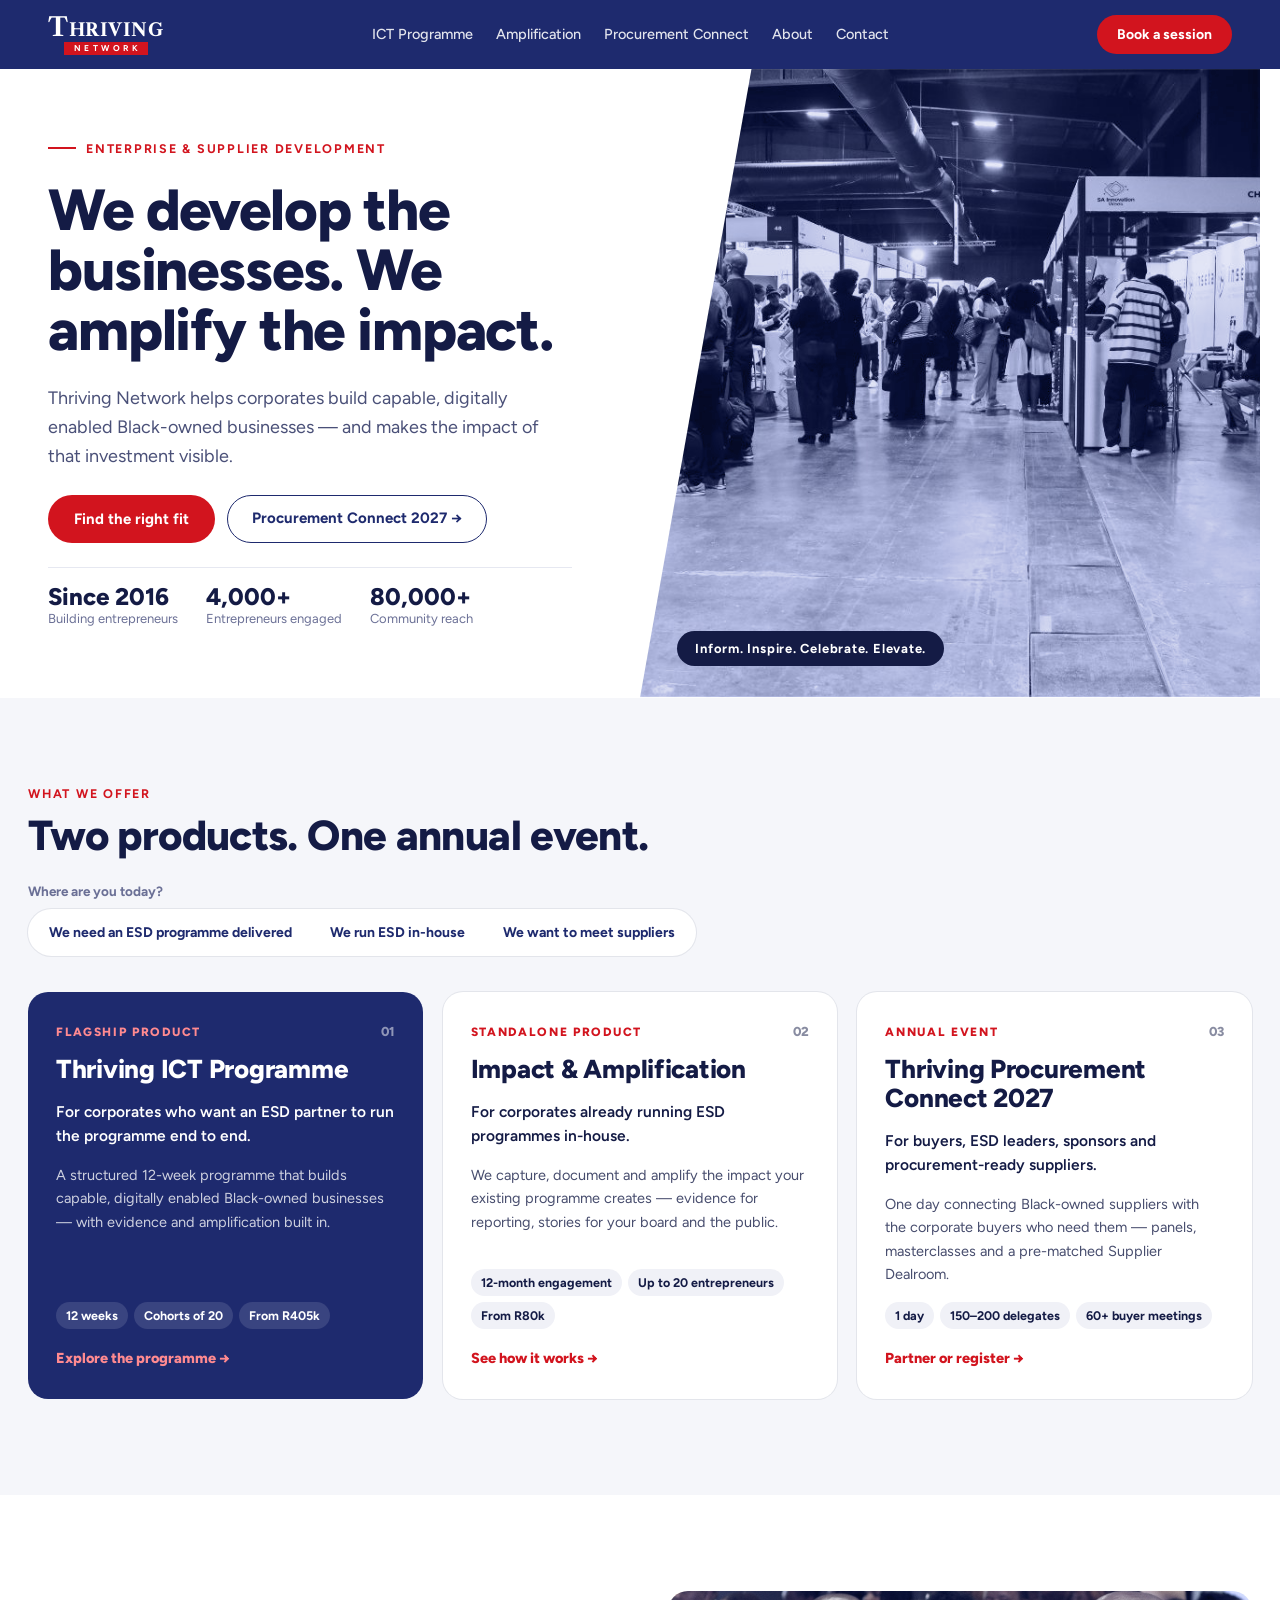
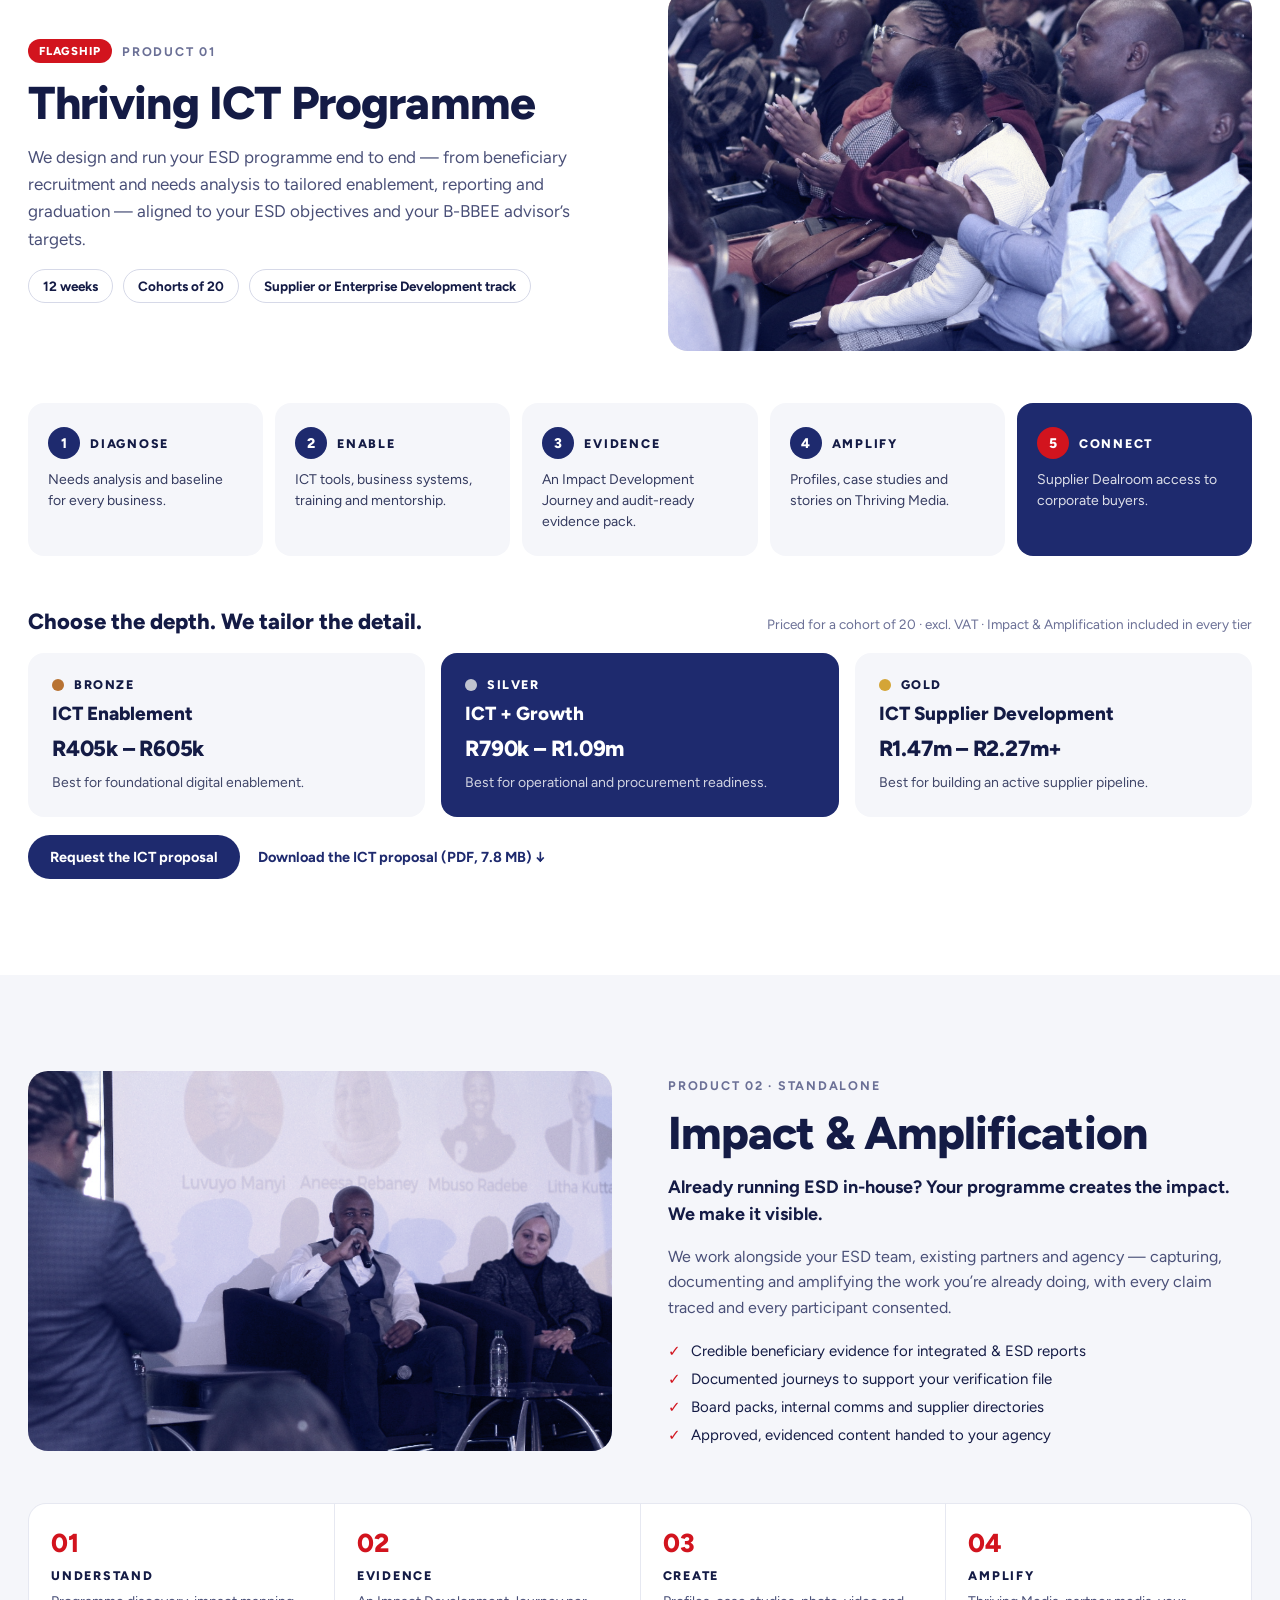
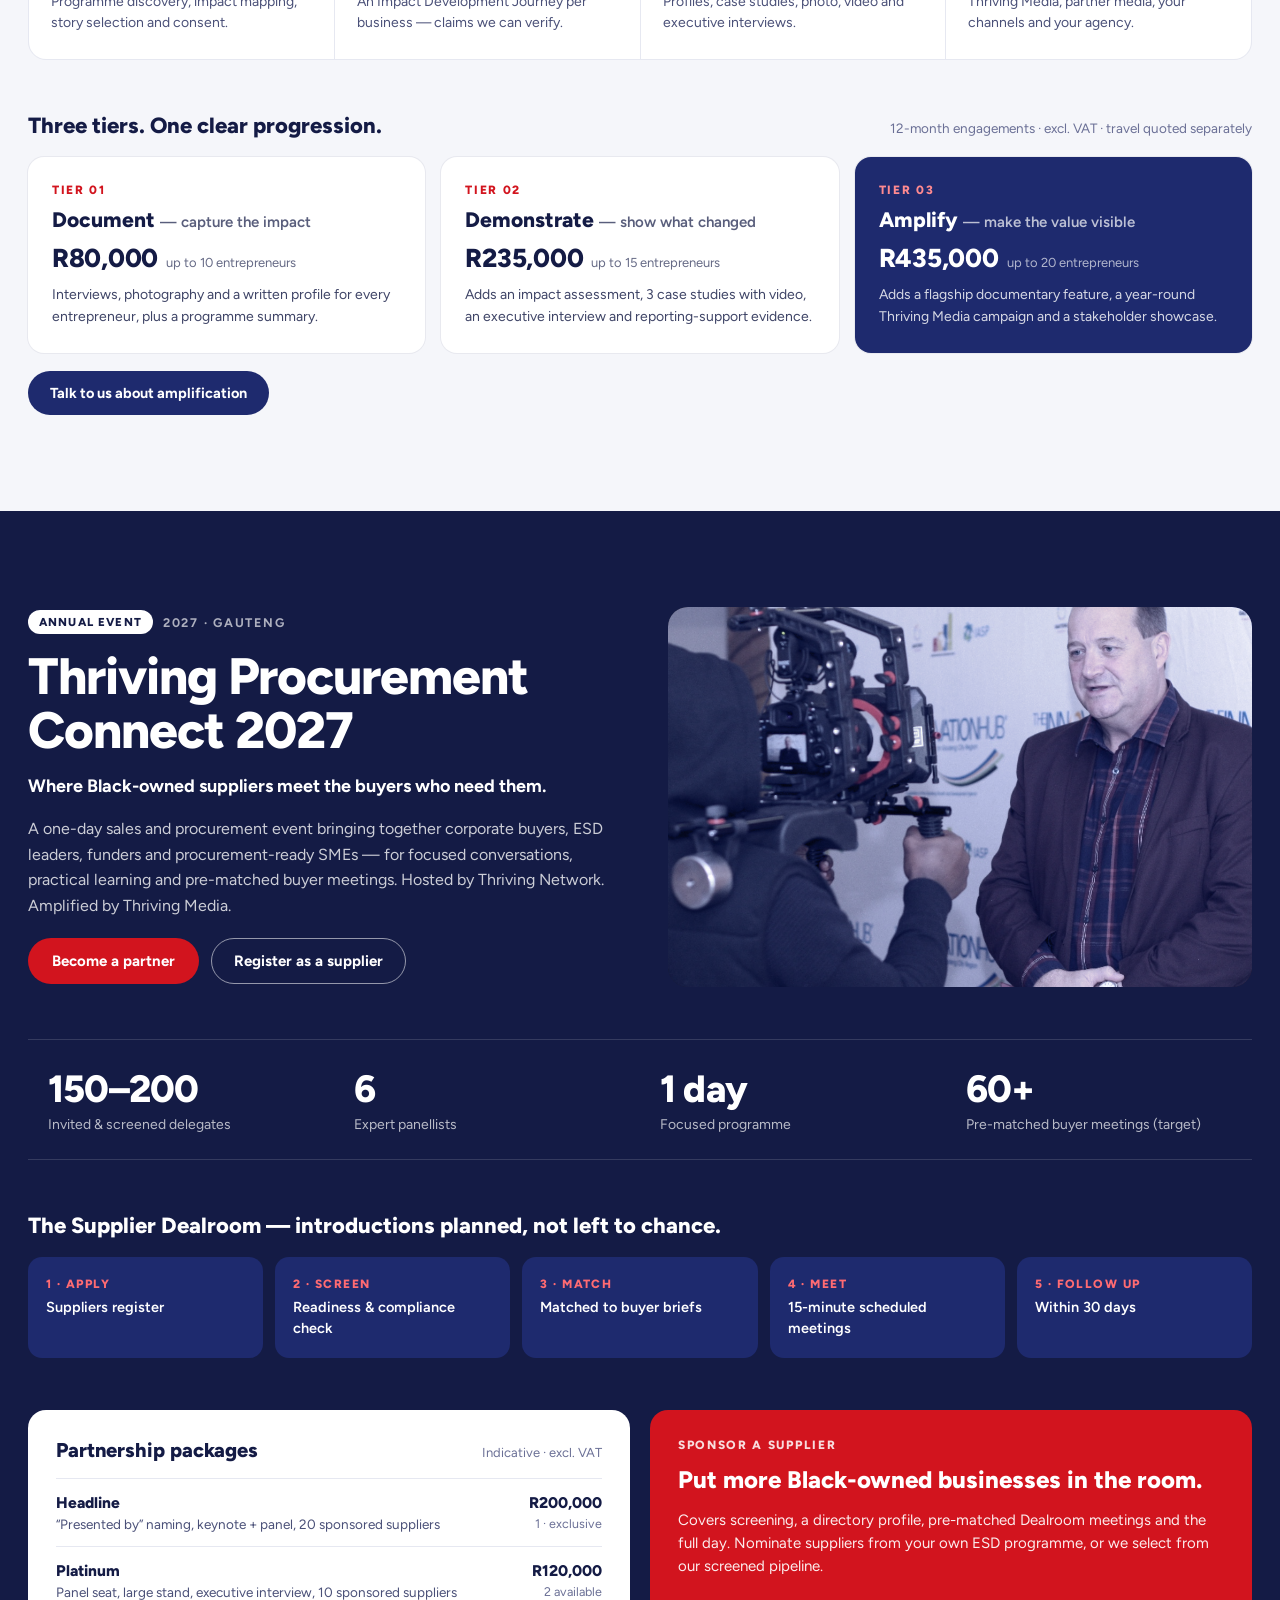
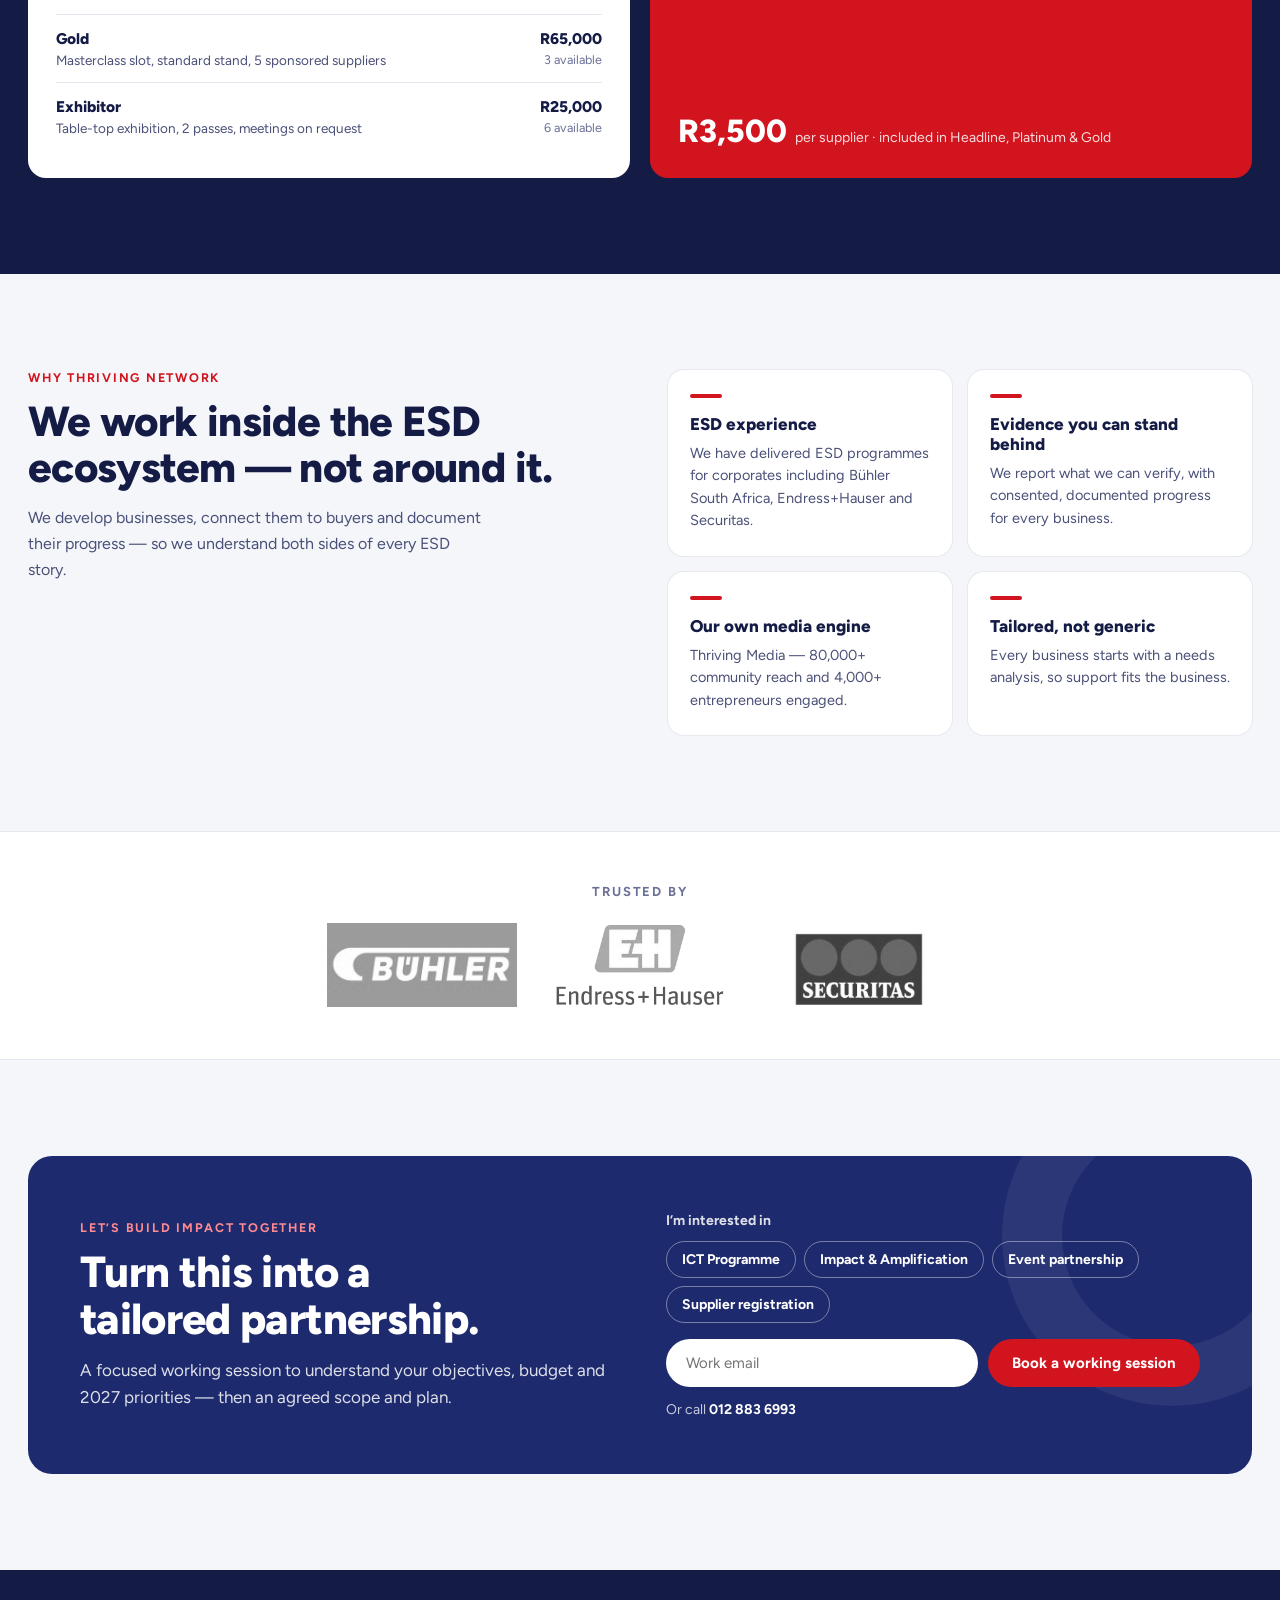
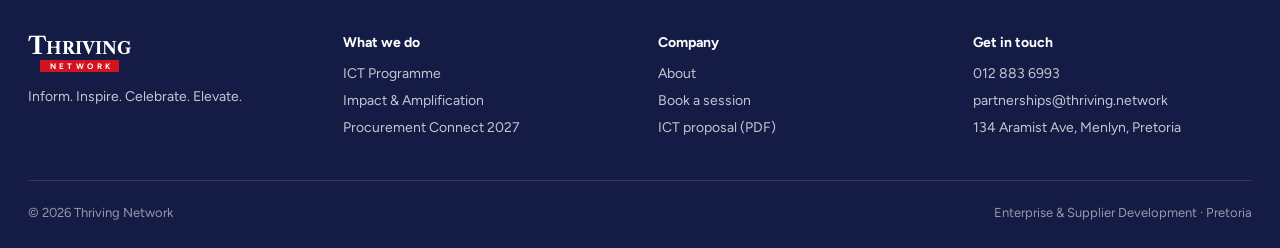
==== commit 47707c9c: "Publish Thriving Network Home v3 as the live homepage - v3 design (two products + annual event) repl" ====
--- a/site/index.html
+++ b/site/index.html
@@ -3,15 +3,17 @@
 <head>
 <meta charset="utf-8">
 <meta name="viewport" content="width=device-width, initial-scale=1">
-<title>Thriving Network — ESD that builds businesses that last</title>
-<meta name="description" content="Thriving Network designs and runs Enterprise & Supplier Development programmes that give Black-owned businesses practical capability they keep — with audit-ready evidence of what your investment built.">
+<title>Thriving Network — Enterprise &amp; Supplier Development</title>
+<meta name="description" content="Thriving Network helps corporates build capable, digitally enabled Black-owned businesses — and makes the impact of that investment visible.">
 <link rel="preconnect" href="https://fonts.googleapis.com">
 <link rel="preconnect" href="https://fonts.gstatic.com" crossorigin>
 <link href="https://fonts.googleapis.com/css2?family=Figtree:wght@400;500;600;700;800&family=Libre+Caslon+Text:wght@700&display=swap" rel="stylesheet">
 <meta property="og:type" content="website">
-<meta property="og:title" content="Thriving Network — ESD that builds businesses that last">
-<meta property="og:description" content="Enterprise &amp; Supplier Development programmes with practical capability, audit-ready evidence and amplified impact.">
-<meta property="og:image" content="assets/hero.jpg">
+<meta property="og:site_name" content="Thriving Network">
+<meta property="og:title" content="Thriving Network — We develop the businesses. We amplify the impact.">
+<meta property="og:description" content="The Thriving ICT Programme, Impact &amp; Amplification for in-house ESD, and Thriving Procurement Connect 2027.">
+<meta property="og:image" content="assets/og-image.jpg">
+<meta name="twitter:card" content="summary_large_image">
 <meta name="theme-color" content="#1E2A6E">
 <link rel="icon" href="assets/favicon.svg" type="image/svg+xml">
 <link rel="stylesheet" href="styles.css">
@@ -21,472 +23,362 @@
 
 <header class="site-header">
   <div class="site-header__inner">
-    <a href="./" class="logo" aria-label="Thriving Network — home">
+    <a href="./" class="logo" aria-label="Thriving Network home">
       <span class="logo__word">Thriving</span>
-      <span class="logo__tag">NETWORK</span>
+      <span class="logo__bar">NETWORK</span>
     </a>
     <button class="nav-toggle" type="button" aria-expanded="false" aria-controls="site-nav" aria-label="Open menu">
       <span></span><span></span><span></span>
     </button>
     <nav class="site-nav" id="site-nav" aria-label="Main">
-      <a href="./" aria-current="page">Home</a>
-      <a href="#approach">Approach</a>
-      <a href="#programme">Programme</a>
-      <a href="#evidence">Evidence</a>
-      <a href="#amplify">Amplify</a>
-      <a href="#investment">Investment</a>
+      <a href="#ict">ICT Programme</a>
+      <a href="#amplify">Amplification</a>
+      <a href="#event">Procurement Connect</a>
+      <a href="#why">About</a>
       <a href="#contact">Contact</a>
     </nav>
-    <a href="#cta" class="btn btn--red site-header__cta">Book a working session</a>
+    <a href="#cta" class="btn btn--red site-header__cta">Book a session</a>
   </div>
 </header>
 
 <main>
 
-<!-- Hero (split layout, duotone photo) -->
 <section class="hero">
   <div class="hero__grid">
     <div class="hero__copy">
-      <span class="eyebrow hero__eyebrow">Your ESD Development Partner</span>
-      <h1>ESD that builds businesses that last.</h1>
-      <p class="hero__intro">We design and run Enterprise &amp; Supplier Development programmes that give Black-owned businesses practical capability they keep — and give you clear evidence of what your investment built.</p>
-      <div class="hero__ctas">
-        <a href="#cta" class="btn btn--red btn--lg">Book a working session</a>
-        <a href="#programme" class="btn btn--outline btn--lg">Explore the programme →</a>
+      <span class="eyebrow hero__eyebrow">Enterprise &amp; Supplier Development</span>
+      <h1>We develop the businesses. We amplify the impact.</h1>
+      <p class="hero__intro">Thriving Network helps corporates build capable, digitally enabled Black-owned businesses — and makes the impact of that investment visible.</p>
+      <div class="row">
+        <a href="#offer" class="btn btn--red">Find the right fit</a>
+        <a href="#event" class="btn btn--outline">Procurement Connect 2027 →</a>
       </div>
       <div class="hero__stats">
-        <div><div class="hero__stat-value">2016</div><div class="hero__stat-label">Developing entrepreneurs since</div></div>
-        <div><div class="hero__stat-value">4,000+</div><div class="hero__stat-label">Entrepreneurs engaged</div></div>
-        <div><div class="hero__stat-value">80,000+</div><div class="hero__stat-label">Community reach</div></div>
-      </div>
-    </div>
-    <div class="hero__visual">
-      <div class="hero__photo">
-        <div class="media"><img src="assets/hero.jpg" alt="Suppliers and buyers at a Thriving Network cohort expo" width="1200" height="674" fetchpriority="high"></div>
-        <div class="duotone"></div>
-      </div>
-      <div class="hero__pill">Inform. Inspire. Celebrate. Elevate.</div>
-    </div>
-  </div>
-</section>
-
-<!-- What we deliver -->
-<section class="section">
-  <div class="wrap stack" style="gap:44px">
-    <div class="stack" style="gap:12px;max-width:680px">
-      <span class="eyebrow">What we deliver</span>
-      <h2 class="h2">We develop the businesses. We amplify the impact.</h2>
-      <p class="lead" style="font-size:16.5px">One partner for development, evidence and visibility — from beneficiary recruitment to graduation, aligned to your ESD objectives and your B-BBEE advisor’s targets.</p>
-    </div>
-    <div class="grid g3" style="gap:24px">
-      <article class="audience-card">
-        <div class="audience-card__media"><div class="media"><img src="assets/deliver-1.jpg" alt="A business owner presenting at a Thriving Network event" width="966" height="640" loading="lazy"></div></div>
-        <div class="audience-card__body">
-          <span class="kicker">For the businesses you support</span>
-          <h3>Tools they use every day</h3>
-          <p>Tailored tools, systems and support that become part of how each business operates — long after graduation.</p>
-        </div>
-      </article>
-      <article class="audience-card">
-        <div class="audience-card__media"><div class="media"><img src="assets/deliver-2.jpg" alt="Cohort participants applauding during a session" width="966" height="640" loading="lazy"></div></div>
-        <div class="audience-card__body">
-          <span class="kicker">For your ESD team</span>
-          <h3>A clear view of progress</h3>
-          <p>A documented picture of how each business is progressing — and which are ready for their next stage.</p>
-        </div>
-      </article>
-      <article class="audience-card">
-        <div class="audience-card__media"><div class="media"><img src="assets/deliver-3.jpg" alt="Entrepreneurs taking notes at a programme showcase" width="1010" height="670" loading="lazy"></div></div>
-        <div class="audience-card__body">
-          <span class="kicker">For your organisation</span>
-          <h3>Impact you can show</h3>
-          <p>Credible impact stories and evidence that bring your ESD investment to life for your board, stakeholders and wider audiences.</p>
-        </div>
-      </article>
-    </div>
-  </div>
-</section>
-
-<!-- Approach -->
-<section id="approach" class="section section--white">
-  <div class="wrap stack" style="gap:48px">
-    <div class="section-head">
-      <div class="section-head__title" style="max-width:620px">
-        <span class="eyebrow">Our approach</span>
-        <h2 class="h2">One connected journey.</h2>
-      </div>
-      <p class="lead" style="font-size:15.5px;max-width:400px">Every programme follows the same logic — from understanding each business to showing what changed, and connecting it to buyers.</p>
-    </div>
-    <ol class="grid g5" style="gap:12px;list-style:none;margin:0;padding:0">
-      <li class="step">
-        <div class="step__head"><span class="step__num">1</span><span class="step__title">DIAGNOSE</span></div>
-        <div class="step__lead">Understand each business</div>
-        <ul class="bullets"><li><span>Needs analysis for every business</span></li><li><span>Baseline of systems, compliance &amp; capability</span></li><li><span>A tailored development pathway</span></li></ul>
-      </li>
-      <li class="step">
-        <div class="step__head"><span class="step__num">2</span><span class="step__title">ENABLE</span></div>
-        <div class="step__lead">Build practical capability</div>
-        <ul class="bullets"><li><span>ICT tools and business systems</span></li><li><span>Training, mentorship &amp; coaching</span></li><li><span>Procurement readiness &amp; market access</span></li></ul>
-      </li>
-      <li class="step">
-        <div class="step__head"><span class="step__num">3</span><span class="step__title">EVIDENCE</span></div>
-        <div class="step__lead">Document what changed</div>
-        <ul class="bullets"><li><span>An Impact Development Journey per business</span></li><li><span>Progress from baseline to graduation</span></li><li><span>Audit-ready evidence pack</span></li></ul>
-      </li>
-      <li class="step">
-        <div class="step__head"><span class="step__num">4</span><span class="step__title">AMPLIFY</span></div>
-        <div class="step__lead">Make the impact visible</div>
-        <ul class="bullets"><li><span>Beneficiary profiles &amp; case studies</span></li><li><span>Digital assets</span></li><li><span>Broadcast on Thriving Media &amp; your channels</span></li></ul>
-      </li>
-      <li class="step step--dark">
-        <div class="step__head"><span class="step__num">5</span><span class="step__title">CONNECT</span></div>
-        <div class="step__lead">Buyers + opportunities</div>
-        <ul class="bullets"><li><span>Supplier Dealroom</span></li><li><span>Pitch sessions &amp; buyer rooms</span></li><li><span>Introductions &amp; follow-up</span></li></ul>
-      </li>
+        <div><strong>Since 2016</strong><span>Building entrepreneurs</span></div>
+        <div><strong>4,000+</strong><span>Entrepreneurs engaged</span></div>
+        <div><strong>80,000+</strong><span>Community reach</span></div>
+      </div>
+    </div>
+    <div class="hero__media">
+      <div class="hero__clip duotone">
+        <img src="assets/hero-photo.jpg" alt="Thriving Network supplier event" width="1200" height="674" fetchpriority="high" draggable="false">
+      </div>
+      <div class="hero__badge">Inform. Inspire. Celebrate. Elevate.</div>
+    </div>
+  </div>
+</section>
+
+<section id="offer" class="offer">
+  <div class="wrap stack" style="gap:36px">
+    <div class="offer__head">
+      <div class="stack stack-12">
+        <span class="eyebrow">What we offer</span>
+        <h2 class="h2">Two products. One annual event.</h2>
+      </div>
+      <div class="chooser">
+        <span class="chooser__label" id="chooser-label">Where are you today?</span>
+        <div class="chooser__options" role="group" aria-labelledby="chooser-label">
+          <button type="button" data-pick="ict" aria-pressed="false">We need an ESD programme delivered</button>
+          <button type="button" data-pick="amp" aria-pressed="false">We run ESD in-house</button>
+          <button type="button" data-pick="event" aria-pressed="false">We want to meet suppliers</button>
+        </div>
+      </div>
+    </div>
+
+    <div class="grid products" id="products">
+      <a href="#ict" class="product product--dark" data-key="ict">
+        <span class="product__flag">RIGHT FOR YOU</span>
+        <div class="product__top"><span class="product__kicker">FLAGSHIP PRODUCT</span><span class="product__n">01</span></div>
+        <h3>Thriving ICT Programme</h3>
+        <p class="product__for">For corporates who want an ESD partner to run the programme end to end.</p>
+        <p class="product__body">A structured 12-week programme that builds capable, digitally enabled Black-owned businesses — with evidence and amplification built in.</p>
+        <div class="chips"><span>12 weeks</span><span>Cohorts of 20</span><span>From R405k</span></div>
+        <span class="product__cta">Explore the programme →</span>
+      </a>
+      <a href="#amplify" class="product" data-key="amp">
+        <span class="product__flag">RIGHT FOR YOU</span>
+        <div class="product__top"><span class="product__kicker">STANDALONE PRODUCT</span><span class="product__n">02</span></div>
+        <h3>Impact &amp; Amplification</h3>
+        <p class="product__for">For corporates already running ESD programmes in-house.</p>
+        <p class="product__body">We capture, document and amplify the impact your existing programme creates — evidence for reporting, stories for your board and the public.</p>
+        <div class="chips"><span>12-month engagement</span><span>Up to 20 entrepreneurs</span><span>From R80k</span></div>
+        <span class="product__cta">See how it works →</span>
+      </a>
+      <a href="#event" class="product" data-key="event">
+        <span class="product__flag">RIGHT FOR YOU</span>
+        <div class="product__top"><span class="product__kicker">ANNUAL EVENT</span><span class="product__n">03</span></div>
+        <h3>Thriving Procurement Connect 2027</h3>
+        <p class="product__for">For buyers, ESD leaders, sponsors and procurement-ready suppliers.</p>
+        <p class="product__body">One day connecting Black-owned suppliers with the corporate buyers who need them — panels, masterclasses and a pre-matched Supplier Dealroom.</p>
+        <div class="chips"><span>1 day</span><span>150–200 delegates</span><span>60+ buyer meetings</span></div>
+        <span class="product__cta">Partner or register →</span>
+      </a>
+    </div>
+  </div>
+</section>
+
+<section id="ict" class="section section--white">
+  <div class="wrap stack stack-52">
+    <div class="split">
+      <div class="stack stack-16">
+        <div class="tag-row">
+          <span class="pill-tag">FLAGSHIP</span>
+          <span class="eyebrow eyebrow--muted">Product 01</span>
+        </div>
+        <h2 class="h2 h2--product">Thriving ICT Programme</h2>
+        <p class="lead">We design and run your ESD programme end to end — from beneficiary recruitment and needs analysis to tailored enablement, reporting and graduation — aligned to your ESD objectives and your B-BBEE advisor’s targets.</p>
+        <div class="outline-chips">
+          <span>12 weeks</span>
+          <span>Cohorts of 20</span>
+          <span>Supplier or Enterprise Development track</span>
+        </div>
+      </div>
+      <div class="photo photo--360 duotone">
+        <img src="assets/ict-photo.jpg" alt="ICT Programme cohort session" draggable="false" loading="lazy">
+      </div>
+    </div>
+
+    <ol class="grid steps" style="list-style:none;margin:0;padding:0">
+      <li class="step"><div class="step__head"><span class="step__num">1</span><span class="step__title">DIAGNOSE</span></div><p>Needs analysis and baseline for every business.</p></li>
+      <li class="step"><div class="step__head"><span class="step__num">2</span><span class="step__title">ENABLE</span></div><p>ICT tools, business systems, training and mentorship.</p></li>
+      <li class="step"><div class="step__head"><span class="step__num">3</span><span class="step__title">EVIDENCE</span></div><p>An Impact Development Journey and audit-ready evidence pack.</p></li>
+      <li class="step"><div class="step__head"><span class="step__num">4</span><span class="step__title">AMPLIFY</span></div><p>Profiles, case studies and stories on Thriving Media.</p></li>
+      <li class="step step--accent"><div class="step__head"><span class="step__num">5</span><span class="step__title">CONNECT</span></div><p>Supplier Dealroom access to corporate buyers.</p></li>
     </ol>
-  </div>
-</section>
-
-<!-- Programme -->
-<section id="programme" class="section section--dark">
-  <div class="wrap stack" style="gap:52px">
-    <div class="section-head">
-      <div class="section-head__title" style="max-width:640px">
-        <span class="eyebrow">The programme</span>
-        <h2 class="h2">A structured 12-week programme.</h2>
-        <p style="font-size:16px;line-height:1.6;color:rgba(255,255,255,.78)">Cohorts of 20 businesses, delivered through a blended model of training, mentorship, digital enablement and supplier readiness — with milestones tracked throughout.</p>
-      </div>
-      <div class="chips">
-        <span class="chip-outline">12 weeks</span>
-        <span class="chip-outline">20 businesses per cohort</span>
-        <span class="chip-outline">Virtual or in person</span>
-      </div>
-    </div>
-    <div class="grid g4" style="gap:24px">
-      <div class="week week--accent">
-        <span class="week__when">WEEK 1</span>
-        <h3>Needs analysis &amp; baseline</h3>
-        <p>Every business completes a diagnostic and is placed on a pathway matched to its maturity, industry and your objectives.</p>
-      </div>
-      <div class="week">
-        <span class="week__when">WEEKS 2–10</span>
-        <h3>Training, enablement &amp; mentorship</h3>
-        <p>Tailored ICT tools and systems, practical training and structured coaching, delivered to each business’s plan.</p>
-      </div>
-      <div class="week">
-        <span class="week__when">WEEKS 11–12</span>
-        <h3>Readiness &amp; final reporting</h3>
-        <p>Supplier readiness, Dealroom preparation, progress assessment and the final evidence pack.</p>
-      </div>
-      <div class="week week--accent">
-        <span class="week__when">GRADUATION</span>
-        <h3>Certificates, profiles &amp; showcase</h3>
-        <p>Completion certificates, corporate-ready supplier profiles and a graduation showcase with your stakeholders.</p>
-      </div>
-    </div>
-
-    <div class="grid grid--fit-340" style="gap:20px">
-      <div class="track">
-        <span class="track__label">TRACK 1</span>
-        <h3>Supplier Development</h3>
-        <p>For Black-owned suppliers already in your value chain.</p>
-        <ul class="pills"><li class="pill-soft">Stronger operational efficiency</li><li class="pill-soft">Improved delivery capability</li><li class="pill-soft">Digital systems implemented</li><li class="pill-soft">Supplier compliance readiness</li></ul>
-      </div>
-      <div class="track">
-        <span class="track__label">TRACK 2</span>
-        <h3>Enterprise Development</h3>
-        <p>For emerging businesses building towards procurement.</p>
-        <ul class="pills"><li class="pill-soft">Structured foundation enablement</li><li class="pill-soft">Business systems &amp; compliance</li><li class="pill-soft">A pipeline of future suppliers</li><li class="pill-soft">Aligned to your procurement objectives</li></ul>
-      </div>
-    </div>
-    <div class="includes">
-      <strong>BOTH TRACKS INCLUDE</strong>
-      <span>✓ A needs analysis &amp; tailored pathway</span><span>✓ An Impact Development Journey per business</span><span>✓ Practical tools that stay in the business</span><span>✓ Audit-ready reporting &amp; evidence pack</span>
-    </div>
-  </div>
-</section>
-
-<!-- Pathways -->
-<section class="section">
-  <div class="wrap stack" style="gap:44px">
-    <div class="section-split">
-      <div class="stack" style="gap:12px">
-        <span class="eyebrow">Tailored development</span>
-        <h2 class="h2">No two businesses start in the same place.</h2>
-      </div>
-      <p class="lead">Even within the same industry, businesses face different challenges. The needs analysis places each one on a pathway — and one cohort can include all three.</p>
-    </div>
-    <div class="grid g3" style="gap:20px">
-      <div class="pathway">
-        <div class="pathway__bars" aria-hidden="true"><span class="on"></span><span></span><span></span></div>
-        <span class="pathway__name">FOUNDATION</span>
-        <div class="pathway__quote">“The basics are in place.”</div>
-        <p>For businesses building their digital and compliance foundation.</p>
-        <ul><li>Compliance documentation</li><li>Professional email &amp; domain</li><li>Digital basics &amp; record keeping</li></ul>
-      </div>
-      <div class="pathway">
-        <div class="pathway__bars" aria-hidden="true"><span class="on"></span><span class="on"></span><span></span></div>
-        <span class="pathway__name">OPTIMISATION</span>
-        <div class="pathway__quote">“The business runs on systems.”</div>
-        <p>For businesses ready to operate more efficiently.</p>
-        <ul><li>Quoting &amp; invoicing</li><li>CRM &amp; bookkeeping</li><li>WhatsApp Business &amp; online presence</li></ul>
-      </div>
-      <div class="pathway">
-        <div class="pathway__bars" aria-hidden="true"><span class="on"></span><span class="on"></span><span class="on"></span></div>
-        <span class="pathway__name">SCALE</span>
-        <div class="pathway__quote">“Ready for the next opportunity.”</div>
-        <p>For businesses preparing for corporate supply chains.</p>
-        <ul><li>Capability statement</li><li>Supplier profile &amp; KPIs</li><li>Procurement readiness &amp; Dealroom</li></ul>
-      </div>
-    </div>
-  </div>
-</section>
-
-<!-- Core modules -->
-<section class="section section--white">
-  <div class="wrap grid grid--fit-360" style="gap:48px;align-items:start">
-    <div class="sticky-col">
-      <span class="eyebrow">Core modules</span>
-      <h2 class="h2">Modules selected by need, not by default.</h2>
-      <p class="lead">The programme is the toolkit. The needs analysis tells us which tools each business actually needs.</p>
-      <div class="note"><strong>Development that stays.</strong> Software licences are included for 12 months, then transferred to the business.</div>
-    </div>
-    <div class="grid grid--fit-250 ruled-grid">
-      <div class="module"><span class="module__n">01</span><h3>ICT Tools &amp; Productivity</h3><p>Digital literacy, Microsoft 365 or Google Workspace, professional email and domains.</p></div>
-      <div class="module"><span class="module__n">02</span><h3>Cybersecurity &amp; Communications</h3><p>Cybersecurity awareness and basic controls, plus VoIP and business communications readiness.</p></div>
-      <div class="module"><span class="module__n">03</span><h3>Business Systems &amp; CRM</h3><p>Quoting, invoicing, CRM (HubSpot, Zoho or equivalent) and workflow automation.</p></div>
-      <div class="module"><span class="module__n">04</span><h3>Financial Management &amp; Compliance</h3><p>Bookkeeping tools and support with CIPC, SARS and B-BBEE affidavit guidance.</p></div>
-      <div class="module"><span class="module__n">05</span><h3>Sales &amp; Digital Presence</h3><p>WhatsApp Business, websites and online profiles that help businesses find and serve customers.</p></div>
-      <div class="module"><span class="module__n">06</span><h3>Procurement Readiness &amp; Mentorship</h3><p>Supplier onboarding requirements, business coaching, mentorship and growth planning.</p></div>
-    </div>
-  </div>
-</section>
-
-<!-- Evidence -->
-<section id="evidence" class="section">
-  <div class="wrap stack" style="gap:44px">
-    <div class="section-head">
-      <div class="section-head__title" style="max-width:660px">
-        <span class="eyebrow">Evidence built in</span>
-        <h2 class="h2">Every business, documented from day one to a year after graduation.</h2>
-      </div>
-      <p class="lead" style="font-size:15.5px;max-width:380px">Each business has an Impact Development Journey — a structured, verifiable record of its progress. We report what we can verify.</p>
-    </div>
-    <div class="grid g4 journey-grid">
-      <div class="journey"><span class="journey__when">AT ENTRY</span><h3>Where did it start?</h3><p>Ownership, sector and location · systems, compliance and challenges · baseline from the needs analysis.</p></div>
-      <div class="journey"><span class="journey__when">DURING</span><h3>What support was received?</h3><p>Development pathway · tools, systems and training provided · mentorship and milestones.</p></div>
-      <div class="journey"><span class="journey__when">AT GRADUATION</span><h3>What changed?</h3><p>Systems now in use · compliance and digital presence · readiness for the next stage.</p></div>
-      <div class="journey"><span class="journey__when">6–12 MONTHS LATER</span><h3>What happened next?</h3><p>Continued use of systems · growth and new opportunities · further support needed.</p></div>
-    </div>
-    <div class="pack grid grid--fit-300">
-      <div class="stack" style="gap:10px">
-        <h3>Audit-ready reporting, built for governance.</h3>
-        <p>Every programme closes with a complete evidence pack aligned to your ESD reporting and verification requirements.</p>
-      </div>
-      <ul class="checklist">
-        <li>Needs analysis &amp; baseline outcomes</li>
-        <li>Impact Development Journey per business</li>
-        <li>Beneficiary database &amp; profiling records</li>
-        <li>Training curriculum &amp; learning records</li>
-        <li>Signed attendance registers</li>
-        <li>Mentorship logs &amp; coaching records</li>
-        <li>Monthly progress reports &amp; dashboards</li>
-        <li>Completion certificates</li>
-        <li>Board-ready final impact report</li>
-        <li>Full audit-ready ESD evidence pack</li>
-      </ul>
-    </div>
-  </div>
-</section>
-
-<!-- Amplify -->
-<section id="amplify" style="padding:0 28px 96px">
-  <div class="wrap grid grid--fit-380 amplify">
-    <div class="amplify__media">
-      <div class="media"><img src="assets/amplify.jpg" alt="A beneficiary being interviewed on camera by Thriving Media" width="1920" height="1505" loading="lazy"></div>
-      <div class="duotone"></div>
-    </div>
-    <div class="amplify__copy">
-      <span class="eyebrow">Amplify — built in</span>
-      <h2>A distribution network, not just a camera crew.</h2>
-      <p class="lead">We turn each business’s journey into credible impact stories on Thriving Media and your own channels — so your investment is visible as well as delivered.</p>
-      <ul class="pills">
-        <li class="chip-line">YouTube</li><li class="chip-line">LinkedIn &amp; Press</li><li class="chip-line">Facebook</li><li class="chip-line">Instagram Reels</li><li class="chip-line">TikTok</li><li class="chip-line">Radio &amp; Media Partners</li>
-      </ul>
-      <p class="fineprint">Every asset is approved by you before publication and consented by participants. No beneficiary is filmed or named without written consent; data handled in line with POPIA.</p>
-    </div>
-  </div>
-</section>
-
-<!-- Connect / Dealroom -->
-<section class="section section--white">
-  <div class="wrap stack" style="gap:44px">
-    <div class="section-split">
-      <div class="stack" style="gap:12px">
-        <span class="eyebrow">Connect</span>
-        <h2 class="h2">From ready to connected.</h2>
-      </div>
-      <p class="lead">For businesses on the Scale pathway, the Thriving Supplier Dealroom creates structured opportunities to meet corporate buyers and procurement teams — virtual or in person.</p>
-    </div>
-    <div class="grid g5" style="gap:14px">
-      <div class="deal"><h3>Supplier Pitch Sessions</h3><p>Graduates present their capabilities to buyers and partners.</p></div>
-      <div class="deal"><h3>Buyer Engagement Rooms</h3><p>Focused conversations between suppliers and procurement teams.</p></div>
-      <div class="deal"><h3>Corporate-Ready Profiles</h3><p>Professional profiles and capability statements buyers can act on.</p></div>
-      <div class="deal"><h3>Supplier Directory</h3><p>A searchable record of programme graduates and their capabilities.</p></div>
-      <div class="deal"><h3>Introductions &amp; Follow-Up</h3><p>Market access support where genuine opportunities exist.</p></div>
-    </div>
-  </div>
-</section>
-
-<!-- Investment -->
-<section id="investment" class="section section--dark">
-  <div class="wrap stack" style="gap:44px">
-    <div class="section-head">
-      <div class="section-head__title" style="max-width:620px">
-        <span class="eyebrow">Investment</span>
-        <h2 class="h2">Choose the depth. We tailor the detail.</h2>
-      </div>
-      <p style="font-size:15px;line-height:1.55;color:rgba(255,255,255,.72);max-width:400px">Each tier combines a development investment with an Impact &amp; Amplification layer, priced for a cohort of 20. All prices exclude VAT.</p>
-    </div>
-    <div class="grid g3" style="gap:20px;align-items:stretch">
-      <div class="tier">
-        <div class="tier__name"><span class="tier__dot" style="background:#B87333"></span>BRONZE</div>
-        <div class="tier__title">ICT Enablement</div>
-        <div class="tier__price">
-          <span class="tier__price-label">TOTAL INVESTMENT</span>
-          <span class="tier__price-total">R405k – R605k</span>
-          <span class="tier__price-split">Development R350k–R550k + Impact R55k</span>
-        </div>
-        <p class="tier__includes">Needs analysis, tailored development plans, digital tools, cybersecurity basics and compliance readiness.</p>
-        <p class="tier__impact"><strong>Impact layer:</strong> evidence pack and digital assets for every SME.</p>
-        <span class="tier__best">Best for foundational digital enablement</span>
-        <a href="#cta" class="tier__btn">Request a proposal</a>
-      </div>
-      <div class="tier tier--featured">
-        <span class="tier__badge">MOST POPULAR</span>
-        <div class="tier__name"><span class="tier__dot" style="background:#C0C4D0"></span>SILVER</div>
-        <div class="tier__title">ICT + Growth</div>
-        <div class="tier__price">
-          <span class="tier__price-label">TOTAL INVESTMENT</span>
-          <span class="tier__price-total">R790k – R1.09m</span>
-          <span class="tier__price-split">Development R650k–R950k + Impact R140k</span>
-        </div>
-        <p class="tier__includes">Everything in Bronze, plus CRM, WhatsApp Business, website, bookkeeping, mentorship and a pitch session.</p>
-        <p class="tier__impact"><strong>Impact layer:</strong> adds 3 case studies with short video.</p>
-        <span class="tier__best">Best for operational &amp; procurement readiness</span>
-        <a href="#cta" class="tier__btn">Request a proposal</a>
-      </div>
-      <div class="tier">
-        <div class="tier__name"><span class="tier__dot" style="background:#D4A537"></span>GOLD</div>
-        <div class="tier__title">ICT Supplier Development</div>
-        <div class="tier__price">
-          <span class="tier__price-label">TOTAL INVESTMENT</span>
-          <span class="tier__price-total">R1.47m – R2.27m+</span>
-          <span class="tier__price-split">Development R1.2m–R2m+ + Impact R270k</span>
-        </div>
-        <p class="tier__includes">Everything in Silver, plus supplier performance plans, Dealroom activation and dedicated programme management.</p>
-        <p class="tier__impact"><strong>Impact layer:</strong> adds a flagship Thriving Media episode, executive interview and graduation coverage.</p>
-        <span class="tier__best">Best for building an active supplier pipeline</span>
-        <a href="#cta" class="tier__btn">Request a proposal</a>
-      </div>
-    </div>
-    <div class="stack" style="gap:14px;padding-top:8px">
-      <div class="addons-head">
-        <strong>Optional add-ons <span>— quoted separately, scoped to your cohort</span></strong>
-        <small>Travel outside Gauteng and extended amplification campaigns quoted separately.</small>
-      </div>
-      <ul class="pills">
-        <li class="pill-addon">Devices: laptops, tablets &amp; ICT starter kits</li>
-        <li class="pill-addon">Connectivity &amp; Wi-Fi enablement</li>
-        <li class="pill-addon">VoIP &amp; Teams integration</li>
-        <li class="pill-addon">Sage / Xero set-up &amp; training</li>
-        <li class="pill-addon">Website development &amp; hosting</li>
-        <li class="pill-addon">Email hosting &amp; domains</li>
-        <li class="pill-addon">Branding starter kit</li>
-        <li class="pill-addon">Procurement onboarding documents</li>
-        <li class="pill-addon">Supplier directory &amp; profiling packs</li>
-        <li class="pill-addon">Advanced cybersecurity packs</li>
-      </ul>
-    </div>
-  </div>
-</section>
-
-<!-- Why Thriving Network -->
+
+    <div class="stack stack-18">
+      <div class="sub-head">
+        <h3>Choose the depth. We tailor the detail.</h3>
+        <span>Priced for a cohort of 20 · excl. VAT · Impact &amp; Amplification included in every tier</span>
+      </div>
+      <div class="grid tiers">
+        <div class="tier" style="--dot:#B87333">
+          <span class="tier__name">BRONZE</span>
+          <div class="tier__title">ICT Enablement</div>
+          <div class="tier__price">R405k – R605k</div>
+          <p>Best for foundational digital enablement.</p>
+        </div>
+        <div class="tier tier--dark" style="--dot:#C0C4D0">
+          <span class="tier__name">SILVER</span>
+          <div class="tier__title">ICT + Growth</div>
+          <div class="tier__price">R790k – R1.09m</div>
+          <p>Best for operational and procurement readiness.</p>
+        </div>
+        <div class="tier" style="--dot:#D4A537">
+          <span class="tier__name">GOLD</span>
+          <div class="tier__title">ICT Supplier Development</div>
+          <div class="tier__price">R1.47m – R2.27m+</div>
+          <p>Best for building an active supplier pipeline.</p>
+        </div>
+      </div>
+      <div class="row">
+        <a href="#cta" class="btn btn--navy" data-interest="ICT Programme">Request the ICT proposal</a>
+        <a href="assets/thriving-ict-programme-proposal-2026.pdf" class="btn--link" download>Download the ICT proposal (PDF, 7.8 MB) ↓</a>
+      </div>
+    </div>
+  </div>
+</section>
+
+<section id="amplify" class="section">
+  <div class="wrap stack stack-52">
+    <div class="split">
+      <div class="photo duotone">
+        <img src="assets/amp-photo.jpg" alt="Thriving Media impact interview" draggable="false" loading="lazy">
+      </div>
+      <div class="stack stack-16">
+        <span class="eyebrow eyebrow--muted">Product 02 · Standalone</span>
+        <h2 class="h2 h2--product">Impact &amp; Amplification</h2>
+        <p class="amp-lead">Already running ESD in-house? Your programme creates the impact. We make it visible.</p>
+        <p class="amp-body">We work alongside your ESD team, existing partners and agency — capturing, documenting and amplifying the work you’re already doing, with every claim traced and every participant consented.</p>
+        <ul class="checks">
+          <li>Credible beneficiary evidence for integrated &amp; ESD reports</li>
+          <li>Documented journeys to support your verification file</li>
+          <li>Board packs, internal comms and supplier directories</li>
+          <li>Approved, evidenced content handed to your agency</li>
+        </ul>
+      </div>
+    </div>
+
+    <ol class="grid amp-steps" style="list-style:none;margin:0;padding:0">
+      <li class="amp-step"><span class="amp-step__n">01</span><span class="amp-step__title">UNDERSTAND</span><p>Programme discovery, impact mapping, story selection and consent.</p></li>
+      <li class="amp-step"><span class="amp-step__n">02</span><span class="amp-step__title">EVIDENCE</span><p>An Impact Development Journey per business — claims we can verify.</p></li>
+      <li class="amp-step"><span class="amp-step__n">03</span><span class="amp-step__title">CREATE</span><p>Profiles, case studies, photo, video and executive interviews.</p></li>
+      <li class="amp-step"><span class="amp-step__n">04</span><span class="amp-step__title">AMPLIFY</span><p>Thriving Media, partner media, your channels and your agency.</p></li>
+    </ol>
+
+    <div class="stack stack-18">
+      <div class="sub-head">
+        <h3>Three tiers. One clear progression.</h3>
+        <span>12-month engagements · excl. VAT · travel quoted separately</span>
+      </div>
+      <div class="grid tiers">
+        <div class="amp-tier">
+          <span class="amp-tier__n">TIER 01</span>
+          <div class="amp-tier__name">Document <span>— capture the impact</span></div>
+          <div class="amp-tier__price"><strong>R80,000</strong><span>up to 10 entrepreneurs</span></div>
+          <p>Interviews, photography and a written profile for every entrepreneur, plus a programme summary.</p>
+        </div>
+        <div class="amp-tier">
+          <span class="amp-tier__n">TIER 02</span>
+          <div class="amp-tier__name">Demonstrate <span>— show what changed</span></div>
+          <div class="amp-tier__price"><strong>R235,000</strong><span>up to 15 entrepreneurs</span></div>
+          <p>Adds an impact assessment, 3 case studies with video, an executive interview and reporting-support evidence.</p>
+        </div>
+        <div class="amp-tier amp-tier--dark">
+          <span class="amp-tier__n">TIER 03</span>
+          <div class="amp-tier__name">Amplify <span>— make the value visible</span></div>
+          <div class="amp-tier__price"><strong>R435,000</strong><span>up to 20 entrepreneurs</span></div>
+          <p>Adds a flagship documentary feature, a year-round Thriving Media campaign and a stakeholder showcase.</p>
+        </div>
+      </div>
+      <div class="row">
+        <a href="#cta" class="btn btn--navy" data-interest="Impact &amp; Amplification">Talk to us about amplification</a>
+      </div>
+    </div>
+  </div>
+</section>
+
+<section id="event" class="section event">
+  <div class="wrap stack stack-52">
+    <div class="split">
+      <div class="stack stack-16">
+        <div class="tag-row">
+          <span class="pill-tag">ANNUAL EVENT</span>
+          <span class="event__when">2027 · GAUTENG</span>
+        </div>
+        <h2>Thriving Procurement Connect 2027</h2>
+        <p class="event__lead">Where Black-owned suppliers meet the buyers who need them.</p>
+        <p class="event__body">A one-day sales and procurement event bringing together corporate buyers, ESD leaders, funders and procurement-ready SMEs — for focused conversations, practical learning and pre-matched buyer meetings. Hosted by Thriving Network. Amplified by Thriving Media.</p>
+        <div class="row">
+          <a href="#cta" class="btn btn--red" data-interest="Event partnership">Become a partner</a>
+          <a href="#cta" class="btn btn--ghost-light" data-interest="Supplier registration">Register as a supplier</a>
+        </div>
+      </div>
+      <div class="photo duotone">
+        <img src="assets/event-photo.jpg" alt="Thriving Procurement Connect event" draggable="false" loading="lazy">
+      </div>
+    </div>
+
+    <div class="grid event-stats">
+      <div class="event-stat"><strong>150–200</strong><span>Invited &amp; screened delegates</span></div>
+      <div class="event-stat"><strong>6</strong><span>Expert panellists</span></div>
+      <div class="event-stat"><strong>1 day</strong><span>Focused programme</span></div>
+      <div class="event-stat"><strong>60+</strong><span>Pre-matched buyer meetings (target)</span></div>
+    </div>
+
+    <div class="stack stack-18">
+      <h3>The Supplier Dealroom — introductions planned, not left to chance.</h3>
+      <ol class="grid dealroom" style="list-style:none;margin:0;padding:0">
+        <li class="deal"><span class="deal__title">1 · APPLY</span><span class="deal__body">Suppliers register</span></li>
+        <li class="deal"><span class="deal__title">2 · SCREEN</span><span class="deal__body">Readiness &amp; compliance check</span></li>
+        <li class="deal"><span class="deal__title">3 · MATCH</span><span class="deal__body">Matched to buyer briefs</span></li>
+        <li class="deal"><span class="deal__title">4 · MEET</span><span class="deal__body">15-minute scheduled meetings</span></li>
+        <li class="deal"><span class="deal__title">5 · FOLLOW UP</span><span class="deal__body">Within 30 days</span></li>
+      </ol>
+    </div>
+
+    <div class="grid event-cards">
+      <div class="packages">
+        <div class="sub-head">
+          <h3>Partnership packages</h3>
+          <span>Indicative · excl. VAT</span>
+        </div>
+        <div>
+          <div class="package"><span class="package__name">Headline</span><span class="package__price">R200,000</span><span class="package__perk">“Presented by” naming, keynote + panel, 20 sponsored suppliers</span><span class="package__avail">1 · exclusive</span></div>
+          <div class="package"><span class="package__name">Platinum</span><span class="package__price">R120,000</span><span class="package__perk">Panel seat, large stand, executive interview, 10 sponsored suppliers</span><span class="package__avail">2 available</span></div>
+          <div class="package"><span class="package__name">Gold</span><span class="package__price">R65,000</span><span class="package__perk">Masterclass slot, standard stand, 5 sponsored suppliers</span><span class="package__avail">3 available</span></div>
+          <div class="package"><span class="package__name">Exhibitor</span><span class="package__price">R25,000</span><span class="package__perk">Table-top exhibition, 2 passes, meetings on request</span><span class="package__avail">6 available</span></div>
+        </div>
+      </div>
+      <div class="sponsor">
+        <span class="sponsor__kicker">SPONSOR A SUPPLIER</span>
+        <h3>Put more Black-owned businesses in the room.</h3>
+        <p>Covers screening, a directory profile, pre-matched Dealroom meetings and the full day. Nominate suppliers from your own ESD programme, or we select from our screened pipeline.</p>
+        <div class="sponsor__price"><strong>R3,500</strong><span>per supplier · included in Headline, Platinum &amp; Gold</span></div>
+      </div>
+    </div>
+  </div>
+</section>
+
 <section id="why" class="section">
-  <div class="wrap grid grid--fit-380" style="gap:56px;align-items:start">
-    <div class="sticky-col">
+  <div class="wrap grid why__grid">
+    <div class="stack stack-14 why__intro">
       <span class="eyebrow">Why Thriving Network</span>
       <h2 class="h2">We work inside the ESD ecosystem — not around it.</h2>
-      <p class="lead" style="max-width:440px">We build the businesses and document their progress, so we understand both sides of every ESD story.</p>
-    </div>
-    <div class="cq"><div class="grid g4" style="gap:16px">
-      <div class="why"><h3>A distribution network</h3><p>80,000+ community reach and 4,000+ entrepreneurs engaged, so stories reach the audiences ESD is built for.</p></div>
-      <div class="why"><h3>ESD experience</h3><p>We have delivered SME development programmes for corporates since 2016.</p></div>
-      <div class="why"><h3>Evidence you can stand behind</h3><p>We report what we can verify, with consented, documented progress for every business.</p></div>
-      <div class="why"><h3>Tailored, not generic</h3><p>Every business starts with a needs analysis, so support fits the business — not the other way round.</p></div>
-    </div></div>
-  </div>
-</section>
-
-<!-- Partnerships -->
-<section class="partners">
-  <div class="wrap stack" style="gap:28px;align-items:center">
-    <h2 class="partners__label" style="margin:0">Our partnerships</h2>
-    <div class="partners__row">
-      <div class="partner"><div class="media media--contain"><img src="assets/logo-standard-bank.png" alt="Standard Bank" width="954" height="255" loading="lazy"></div></div>
-      <div class="partner"><div class="media media--contain"><img src="assets/logo-endress-hauser.png" alt="Endress+Hauser" width="580" height="349" loading="lazy"></div></div>
-      <div class="partner"><div class="media media--contain"><img src="assets/logo-securitas.png" alt="Securitas" width="520" height="293" loading="lazy"></div></div>
-    </div>
-  </div>
-</section>
-
-<!-- CTA -->
-<section id="cta" class="section">
-  <div class="wrap cta">
-    <div class="grid grid--fit-380 cta__grid">
-      <div class="stack" style="gap:14px">
-        <span class="eyebrow">Next step</span>
-        <h2>Let’s build impact together.</h2>
-        <p class="cta__intro">A focused working session turns your ESD objectives, budget and 2027 priorities into a production-ready programme plan.</p>
-      </div>
-      <div class="stack" style="gap:12px">
-        <form class="cta-form" id="session-form" action="https://formsubmit.co/Partnerships@thriving.network" method="POST" novalidate>
-          <input type="hidden" name="_subject" value="Working session request — thriving.network">
-          <input type="text" name="_honey" class="visually-hidden" tabindex="-1" autocomplete="off" aria-hidden="true">
-          <label for="session-email" class="visually-hidden">Work email</label>
-          <input id="session-email" name="email" type="email" placeholder="Work email" autocomplete="email" required>
-          <button type="submit">Book a working session</button>
-        </form>
-        <div class="cta__thanks" id="session-thanks" role="status" hidden>Thanks — our partnerships team will be in touch to schedule your session.</div>
-        <div class="cta__thanks" id="session-fallback" role="status" hidden>We couldn’t send that just now. Please email <a href="mailto:Partnerships@thriving.network?subject=Working%20session%20request" style="color:#fff;text-decoration:underline">Partnerships@thriving.network</a> or call <a href="tel:0128836993" style="color:#fff;text-decoration:underline">012 883 6993</a>.</div>
-        <a href="assets/thriving-ict-programme-proposal-2026.pdf" class="cta__download" download>Or download the ICT Programme proposal (PDF, 7.8 MB) ↓</a>
-      </div>
-    </div>
-    <ol class="grid g4" style="gap:12px;list-style:none;margin:0;padding:0">
-      <li class="next"><span class="next__n">01</span><span class="next__title">Working session</span><span class="next__body">Understand your ESD objectives, budget, target beneficiaries and 2027 priorities.</span></li>
-      <li class="next"><span class="next__n">02</span><span class="next__title">Confirm scope</span><span class="next__body">Agree supplier or enterprise development, the tier and any add-ons.</span></li>
-      <li class="next"><span class="next__n">03</span><span class="next__title">Select businesses</span><span class="next__body">Recruit and select businesses aligned to your criteria, then run the needs analysis.</span></li>
-      <li class="next"><span class="next__n">04</span><span class="next__title">Production planning</span><span class="next__body">Lock the 12-week schedule, delivery team, reporting and amplification plan.</span></li>
-    </ol>
+      <p>We develop businesses, connect them to buyers and document their progress — so we understand both sides of every ESD story.</p>
+    </div>
+    <div class="grid why__cards">
+      <div class="why-card"><h3>ESD experience</h3><p>We have delivered ESD programmes for corporates including Bühler South Africa, Endress+Hauser and Securitas.</p></div>
+      <div class="why-card"><h3>Evidence you can stand behind</h3><p>We report what we can verify, with consented, documented progress for every business.</p></div>
+      <div class="why-card"><h3>Our own media engine</h3><p>Thriving Media — 80,000+ community reach and 4,000+ entrepreneurs engaged.</p></div>
+      <div class="why-card"><h3>Tailored, not generic</h3><p>Every business starts with a needs analysis, so support fits the business.</p></div>
+    </div>
+  </div>
+</section>
+
+<section class="logos" aria-label="Clients">
+  <div class="wrap">
+    <span class="logos__label">Trusted by</span>
+    <div class="logos__row">
+      <div class="logo-tile"><img src="assets/logo-1.png" alt="Bühler" draggable="false" loading="lazy" style="--w:100.007%;--h:226.207%;--x:49.996%;--y:49.538%"></div>
+      <div class="logo-tile"><img src="assets/logo-2.png" alt="Endress+Hauser" draggable="false" loading="lazy" style="--w:93.476%;--h:211.435%;--x:50%;--y:60.873%"></div>
+      <div class="logo-tile"><img src="assets/logo-3.png" alt="Securitas" draggable="false" loading="lazy" style="--w:100.588%;--h:161.054%;--x:50.294%;--y:54.802%"></div>
+    </div>
+  </div>
+</section>
+
+<section id="cta" class="section cta">
+  <div class="wrap cta__box">
+    <div class="stack stack-14">
+      <span class="eyebrow">Let’s build impact together</span>
+      <h2 class="h2">Turn this into a tailored partnership.</h2>
+      <p class="cta__intro">A focused working session to understand your objectives, budget and 2027 priorities — then an agreed scope and plan.</p>
+    </div>
+    <div class="stack stack-14">
+      <form class="cta__form" id="cta-form" action="https://formsubmit.co/Partnerships@thriving.network" method="POST" novalidate>
+        <input type="hidden" name="_subject" value="Working session request — thriving.network">
+        <input type="text" name="_honey" class="visually-hidden" tabindex="-1" autocomplete="off" aria-hidden="true">
+        <fieldset>
+          <legend>I’m interested in</legend>
+          <div class="interests">
+            <button type="button" aria-pressed="false" data-label="ICT Programme">ICT Programme</button>
+            <button type="button" aria-pressed="false" data-label="Impact &amp; Amplification">Impact &amp; Amplification</button>
+            <button type="button" aria-pressed="false" data-label="Event partnership">Event partnership</button>
+            <button type="button" aria-pressed="false" data-label="Supplier registration">Supplier registration</button>
+          </div>
+        </fieldset>
+        <div class="cta__submit">
+          <label for="cta-email" class="visually-hidden">Work email</label>
+          <input id="cta-email" name="email" type="email" placeholder="Work email" autocomplete="email" required>
+          <button type="submit" class="btn btn--red">Book a working session</button>
+        </div>
+      </form>
+      <div class="cta__thanks" id="cta-thanks" role="status" hidden>Thanks — our partnerships team will be in touch to schedule your session.</div>
+      <div class="cta__thanks" id="cta-fallback" role="status" hidden>We couldn’t send that just now. Please email <a href="mailto:Partnerships@thriving.network?subject=Working%20session%20request">Partnerships@thriving.network</a> or call <a href="tel:0128836993">012 883 6993</a>.</div>
+      <span class="cta__call">Or call <a href="tel:0128836993">012 883 6993</a></span>
+    </div>
   </div>
 </section>
 
 </main>
 
 <footer id="contact" class="site-footer">
-  <div class="wrap stack" style="gap:44px">
+  <div class="wrap">
     <div class="footer__cols">
       <div class="footer__brand">
-        <div class="logo"><span class="logo__word">Thriving</span><span class="logo__tag">NETWORK</span></div>
+        <div class="logo">
+          <span class="logo__word">Thriving</span>
+          <span class="logo__bar">NETWORK</span>
+        </div>
         <p>Inform. Inspire. Celebrate. Elevate.</p>
       </div>
-      <nav class="footer__col" aria-label="Programme"><span class="footer__col-title">Programme</span><a href="#approach">Our approach</a><a href="#programme">12-week programme</a><a href="#evidence">Reporting &amp; evidence</a><a href="#investment">Investment</a></nav>
-      <nav class="footer__col" aria-label="Company"><span class="footer__col-title">Company</span><a href="#why">About</a><a href="#amplify">Thriving Media</a><a href="#cta">Contact</a></nav>
-      <address class="footer__col" style="font-style:normal"><span class="footer__col-title">Get in touch</span><a href="tel:0128836993">012 883 6993</a><a href="mailto:Partnerships@thriving.network">Partnerships@thriving.network</a><span>134 Aramist Ave, Menlyn, Pretoria</span></address>
-    </div>
-    <div class="footer__bottom">
+      <div class="footer__col"><strong>What we do</strong><a href="#ict">ICT Programme</a><a href="#amplify">Impact &amp; Amplification</a><a href="#event">Procurement Connect 2027</a></div>
+      <div class="footer__col"><strong>Company</strong><a href="#why">About</a><a href="#cta">Book a session</a><a href="assets/thriving-ict-programme-proposal-2026.pdf" download>ICT proposal (PDF)</a></div>
+      <div class="footer__col"><strong>Get in touch</strong><a href="tel:0128836993">012 883 6993</a><a href="mailto:partnerships@thriving.network">partnerships@thriving.network</a><span>134 Aramist Ave, Menlyn, Pretoria</span></div>
+    </div>
+    <div class="footer__base">
       <span>© 2026 Thriving Network</span>
-      <span>Personal information is handled in line with POPIA.</span>
+      <span>Enterprise &amp; Supplier Development · Pretoria</span>
     </div>
   </div>
 </footer>
--- a/site/styles.css
+++ b/site/styles.css
@@ -1,377 +1,717 @@
-/* Thriving Network — Home (v2) */
+/* Thriving Network — Home v3 */
+
 :root {
   --navy: #1E2A6E;
   --ink: #141B45;
   --red: #D2141E;
-  --red-dark: #B00F18;
-  --red-soft: #FF6B72;
-  --bg: #F5F6FA;
+  --red-hover: #B00F18;
+  --red-soft: #FF8A90;
+  --red-bright: #FF6B72;
+  --text: #4A5078;
+  --muted: #6B7096;
   --line: #E6E8F1;
-  --muted: #4A5078;
-  --muted-2: #6B7096;
-  --card-ring: 0 0 0 1px rgba(20, 27, 69, .06);
-  --serif: 'Libre Caslon Text', Georgia, serif;
-}
-
-* { box-sizing: border-box; }
+  --chip-line: #D6D9E8;
+  --surface: #F5F6FA;
+  --chip: #F0F1F7;
+  --white: #fff;
+  --wrap: 1240px;
+  --gutter: 28px;
+}
+
+*, *::before, *::after { box-sizing: border-box; }
+
 html { scroll-behavior: smooth; scroll-padding-top: 84px; }
+
 body {
   margin: 0;
-  background: var(--bg);
+  background: var(--surface);
   font-family: Figtree, system-ui, sans-serif;
   color: var(--ink);
   -webkit-font-smoothing: antialiased;
 }
+
 a { color: var(--navy); text-decoration: none; }
 a:hover { color: var(--red); }
+
+img { display: block; }
+
+[hidden] { display: none !important; }
+
 h1, h2, h3, p { margin: 0; }
-[hidden] { display: none !important; }
-
-.wrap { max-width: 1240px; margin: 0 auto; }
-.section { padding: 96px 28px; }
-.section--white { background: #fff; }
-.section--dark { background: var(--ink); color: #fff; }
+
+.wrap { max-width: var(--wrap); margin: 0 auto; }
+
+.section { padding: 96px var(--gutter); }
+.section--white { background: var(--white); }
+
 .stack { display: flex; flex-direction: column; }
+.stack-52 { gap: 52px; }
+.stack-18 { gap: 18px; }
+.stack-16 { gap: 16px; }
+.stack-14 { gap: 14px; }
+.stack-12 { gap: 12px; }
+
+.row { display: flex; flex-wrap: wrap; gap: 12px; }
 
 .grid { display: grid; }
-/* Fixed-count grids: columns step down by the space available so a row never
-   ends with a single stranded card. */
-.wrap, .cq { container-type: inline-size; }
-.g3, .g4, .g5 { grid-template-columns: 1fr; }
-@container (min-width: 440px) { .g4 { grid-template-columns: repeat(2, 1fr); } }
-@container (min-width: 560px) { .g5 { grid-template-columns: repeat(3, 1fr); } }
-@container (min-width: 760px) { .g3 { grid-template-columns: repeat(3, 1fr); } }
-@container (min-width: 860px) { .g4 { grid-template-columns: repeat(4, 1fr); } }
-@container (min-width: 980px) { .g5 { grid-template-columns: repeat(5, 1fr); } }
-.grid--fit-240 { grid-template-columns: repeat(auto-fit, minmax(min(100%, 240px), 1fr)); }
-.grid--fit-250 { grid-template-columns: repeat(auto-fit, minmax(min(100%, 250px), 1fr)); }
-.grid--fit-300 { grid-template-columns: repeat(auto-fit, minmax(min(100%, 300px), 1fr)); }
-.grid--fit-340 { grid-template-columns: repeat(auto-fit, minmax(min(100%, 340px), 1fr)); }
-.grid--fit-360 { grid-template-columns: repeat(auto-fit, minmax(min(100%, 360px), 1fr)); }
-.grid--fit-380 { grid-template-columns: repeat(auto-fit, minmax(min(100%, 380px), 1fr)); }
-
-/* ---------- Type ---------- */
+
 .eyebrow {
-  font-size: 12.5px; font-weight: 700; letter-spacing: .14em;
-  color: var(--red); text-transform: uppercase;
-}
-.section--dark .eyebrow { color: var(--red-soft); }
+  font-size: 12.5px;
+  font-weight: 700;
+  letter-spacing: .14em;
+  text-transform: uppercase;
+  color: var(--red);
+}
+.eyebrow--muted { color: var(--muted); }
+
 .h2 {
-  font-size: clamp(28px, 3.4vw, 42px); line-height: 1.1;
-  font-weight: 800; letter-spacing: -.015em; text-wrap: balance;
-}
-.lead { font-size: 16px; line-height: 1.6; color: var(--muted); }
-.section-head {
-  display: flex; justify-content: space-between; align-items: flex-end;
-  gap: 24px; flex-wrap: wrap;
-}
-.section-head__title { display: flex; flex-direction: column; gap: 12px; }
-.section-split {
-  display: grid; grid-template-columns: repeat(auto-fit, minmax(min(100%, 380px), 1fr));
-  gap: 24px 56px; align-items: end;
-}
-
-/* ---------- Buttons ---------- */
+  font-size: clamp(28px, 3.4vw, 42px);
+  line-height: 1.1;
+  font-weight: 800;
+  letter-spacing: -.015em;
+  text-wrap: balance;
+}
+.h2--product {
+  font-size: clamp(30px, 3.6vw, 46px);
+  line-height: 1.06;
+  letter-spacing: -.02em;
+}
+
+.lead { font-size: 17px; line-height: 1.6; color: var(--text); }
+
+.sub-head {
+  display: flex;
+  justify-content: space-between;
+  align-items: baseline;
+  gap: 12px;
+  flex-wrap: wrap;
+}
+.sub-head h3 { font-size: 22px; font-weight: 800; }
+.sub-head span { font-size: 13.5px; color: var(--muted); }
+
+.pill-tag {
+  font-size: 11.5px;
+  font-weight: 800;
+  letter-spacing: .1em;
+  padding: 5px 11px;
+  border-radius: 999px;
+  background: var(--red);
+  color: var(--white);
+}
+
+/* Buttons */
 .btn {
-  display: inline-block; font-weight: 700; border-radius: 999px;
+  display: inline-block;
+  font: inherit;
+  font-weight: 700;
+  border-radius: 999px;
+  border: none;
+  cursor: pointer;
   transition: background .15s, color .15s;
 }
-.btn--red { background: var(--red); color: #fff; }
-.btn--red:hover { background: var(--red-dark); color: #fff; }
-.btn--outline { border: 1.5px solid var(--navy); color: var(--navy); }
-.btn--outline:hover { background: var(--navy); color: #fff; }
-.btn--lg { font-size: 15px; padding: 15px 26px; }
-.btn--outline.btn--lg { padding: 13.5px 24px; }
-
-/* ---------- Media ---------- */
-.media { position: relative; width: 100%; height: 100%; overflow: hidden; background: #f2f1ef; }
-.media img { position: absolute; inset: 0; width: 100%; height: 100%; object-fit: cover; display: block; }
-.media--contain img { object-fit: contain; }
-.duotone { position: absolute; inset: 0; background: var(--navy); mix-blend-mode: color; opacity: .55; pointer-events: none; }
-
-/* ---------- Logo ---------- */
-.logo { display: flex; flex-direction: column; align-items: center; gap: 2px; color: #fff; line-height: 1; }
-.logo:hover { color: #fff; }
-.logo__word { font-family: var(--serif); font-weight: 700; font-size: 26px; letter-spacing: .02em; font-variant: small-caps; }
-.logo__tag { background: var(--red); color: #fff; font-size: 8.5px; font-weight: 700; letter-spacing: .42em; padding: 2px 6px 2px 10px; }
-
-/* ---------- Header ---------- */
+.btn--red { background: var(--red); color: var(--white); font-size: 15px; padding: 15px 26px; }
+.btn--red:hover { background: var(--red-hover); color: var(--white); }
+.btn--outline { border: 1.5px solid var(--navy); color: var(--navy); font-size: 15px; padding: 13.5px 24px; }
+.btn--outline:hover { background: var(--navy); color: var(--white); }
+.btn--navy { background: var(--navy); color: var(--white); font-size: 14.5px; padding: 13px 22px; }
+.btn--navy:hover { background: var(--ink); color: var(--white); }
+.btn--link { font-weight: 700; font-size: 14.5px; padding: 13px 6px; }
+
+/* Photos */
+.photo { position: relative; border-radius: 20px; overflow: hidden; height: 380px; }
+.photo--360 { height: 360px; }
+.photo img,
+.hero__clip img {
+  position: absolute;
+  inset: 0;
+  width: 100%;
+  height: 100%;
+  object-fit: cover;
+}
+.duotone::after {
+  content: "";
+  position: absolute;
+  inset: 0;
+  background: var(--navy);
+  mix-blend-mode: color;
+  opacity: .55;
+  pointer-events: none;
+}
+
+.split {
+  display: grid;
+  grid-template-columns: repeat(auto-fit, minmax(min(100%, 420px), 1fr));
+  gap: 40px 56px;
+  align-items: center;
+}
+
+/* Logo mark */
+.logo {
+  display: flex;
+  flex-direction: column;
+  align-items: center;
+  gap: 2px;
+  color: var(--white);
+  line-height: 1;
+}
+.logo:hover { color: var(--white); }
+.logo__word {
+  font-family: 'Libre Caslon Text', Georgia, serif;
+  font-weight: 700;
+  font-size: 26px;
+  letter-spacing: .02em;
+  font-variant: small-caps;
+}
+.logo__bar {
+  background: var(--red);
+  color: var(--white);
+  font-size: 8.5px;
+  font-weight: 700;
+  letter-spacing: .42em;
+  padding: 2px 6px 2px 10px;
+}
+
+/* Header */
 .site-header {
-  position: sticky; top: 0; z-index: 20; background: var(--navy); color: #fff;
+  position: sticky;
+  top: 0;
+  z-index: 20;
+  background: var(--navy);
+  color: var(--white);
   box-shadow: 0 1px 0 rgba(255, 255, 255, .08);
 }
 .site-header__inner {
-  max-width: 1240px; margin: 0 auto; padding: 14px 28px;
-  display: flex; align-items: center; gap: clamp(16px, 2.4vw, 32px); flex-wrap: wrap;
+  max-width: var(--wrap);
+  margin: 0 auto;
+  padding: 14px var(--gutter);
+  display: flex;
+  align-items: center;
+  gap: clamp(16px, 2.4vw, 32px);
+  flex-wrap: wrap;
 }
 .site-nav {
-  display: flex; gap: clamp(12px, 1.8vw, 26px); flex-wrap: wrap; flex: 1;
-  justify-content: center; font-size: clamp(13px, 1.2vw, 14.5px); font-weight: 500; white-space: nowrap;
-}
-.site-nav a { color: rgba(255, 255, 255, .82); }
-.site-nav a:hover { color: #fff; }
-.site-nav a[aria-current="page"] { color: #fff; border-bottom: 2px solid var(--red); padding-bottom: 3px; }
-.site-header .btn { font-size: 14px; padding: 11px 20px; }
+  display: flex;
+  gap: clamp(12px, 1.8vw, 26px);
+  flex-wrap: wrap;
+  flex: 1;
+  justify-content: center;
+  font-size: clamp(13px, 1.2vw, 14.5px);
+  font-weight: 500;
+  white-space: nowrap;
+}
+.site-nav a { color: rgba(255, 255, 255, .88); }
+.site-nav a:hover { color: var(--white); }
+.site-header .btn--red { font-size: 14px; padding: 11px 20px; }
+
 .nav-toggle { display: none; }
 
 @media (max-width: 860px) {
   .site-header__inner { flex-wrap: nowrap; justify-content: space-between; padding: 12px 20px; }
   .nav-toggle {
-    display: flex; flex-direction: column; justify-content: center; gap: 5px; order: 3;
-    width: 44px; height: 44px; padding: 10px; border: 0; border-radius: 10px;
-    background: rgba(255, 255, 255, .08); cursor: pointer;
+    display: flex;
+    flex-direction: column;
+    justify-content: center;
+    gap: 5px;
+    order: 3;
+    width: 44px;
+    height: 44px;
+    padding: 10px;
+    border: 0;
+    border-radius: 10px;
+    background: rgba(255, 255, 255, .08);
+    cursor: pointer;
   }
-  .nav-toggle span { display: block; height: 2px; background: #fff; border-radius: 1px; transition: transform .2s, opacity .2s; }
+  .nav-toggle span { display: block; height: 2px; background: var(--white); border-radius: 1px; transition: transform .2s, opacity .2s; }
   .site-header.is-open .nav-toggle span:nth-child(1) { transform: translateY(7px) rotate(45deg); }
   .site-header.is-open .nav-toggle span:nth-child(2) { opacity: 0; }
   .site-header.is-open .nav-toggle span:nth-child(3) { transform: translateY(-7px) rotate(-45deg); }
   .site-header .site-header__cta { margin-left: auto; font-size: 13px; padding: 10px 16px; }
   .site-nav {
-    display: none; position: absolute; top: 100%; left: 0; right: 0;
-    flex-direction: column; gap: 0; background: var(--navy); font-size: 16px;
-    padding: 8px 20px 20px; box-shadow: 0 16px 30px rgba(0, 0, 0, .25);
+    display: none;
+    position: absolute;
+    top: 100%;
+    left: 0;
+    right: 0;
+    flex-direction: column;
+    gap: 0;
+    background: var(--navy);
+    font-size: 16px;
+    padding: 8px 20px 20px;
+    box-shadow: 0 16px 30px rgba(0, 0, 0, .25);
   }
   .site-header.is-open .site-nav { display: flex; }
   .site-nav a { padding: 12px 0; border-bottom: 1px solid rgba(255, 255, 255, .1); }
-  .site-nav a[aria-current="page"] { border-bottom: 1px solid rgba(255, 255, 255, .1); padding-bottom: 12px; color: #fff; }
-}
+  .cta__box { padding: 40px 24px; }
+}
+
 @media (max-width: 420px) {
   .site-header .site-header__cta { display: none; }
   .nav-toggle { margin-left: auto; }
 }
 
-/* ---------- Hero (split) ---------- */
-.hero { background: #fff; overflow: hidden; }
+/* Hero */
+.hero { background: var(--white); overflow: hidden; }
 .hero__grid {
-  max-width: 1240px; margin: 0 auto; display: grid;
-  grid-template-columns: repeat(auto-fit, minmax(min(100%, 460px), 1fr));
-  align-items: stretch; min-height: 540px;
-}
-.hero__copy { padding: 72px 28px; display: flex; flex-direction: column; justify-content: center; gap: 24px; max-width: 580px; }
+  max-width: var(--wrap);
+  margin: 0 auto;
+  display: grid;
+  grid-template-columns: repeat(auto-fit, minmax(min(100%, 440px), 1fr));
+  align-items: stretch;
+  min-height: 540px;
+}
+.hero__copy {
+  padding: 72px var(--gutter);
+  display: flex;
+  flex-direction: column;
+  justify-content: center;
+  gap: 24px;
+  max-width: 580px;
+}
 .hero__eyebrow { display: flex; align-items: center; gap: 10px; }
 .hero__eyebrow::before { content: ""; width: 28px; height: 2px; background: var(--red); }
 .hero h1 {
-  font-size: clamp(36px, 4.6vw, 58px); line-height: 1.04; font-weight: 800;
-  letter-spacing: -.02em; color: var(--ink); text-wrap: balance;
-}
-.hero__intro { font-size: 18px; line-height: 1.6; color: var(--muted); text-wrap: pretty; }
-.hero__ctas { display: flex; gap: 12px; flex-wrap: wrap; }
-.hero__stats { display: flex; gap: 28px; flex-wrap: wrap; padding-top: 12px; border-top: 1px solid var(--line); }
-.hero__stat-value { font-size: 24px; font-weight: 800; }
-.hero__stat-label { font-size: 13px; color: var(--muted-2); }
-.hero__visual { position: relative; min-height: 440px; }
-.hero__photo { position: absolute; inset: 0; clip-path: polygon(18% 0, 100% 0, 100% 100%, 0 100%); }
-.hero__pill {
-  position: absolute; left: 6%; bottom: 32px; background: var(--ink); color: #fff;
-  border-radius: 999px; padding: 10px 18px; font-size: 13px; font-weight: 700; letter-spacing: .06em;
-}
-
-/* ---------- What we deliver ---------- */
-.audience-card {
-  background: #fff; border-radius: 16px; overflow: hidden; display: flex; flex-direction: column;
-  box-shadow: var(--card-ring); transition: transform .2s, box-shadow .2s;
-}
-.audience-card:hover { transform: translateY(-4px); box-shadow: 0 20px 40px rgba(20, 27, 69, .12), var(--card-ring); }
-.audience-card__media { position: relative; height: 200px; }
-.audience-card__body { padding: 24px 24px 28px; display: flex; flex-direction: column; gap: 10px; flex: 1; }
-.kicker { font-size: 12px; font-weight: 800; letter-spacing: .12em; color: var(--red); text-transform: uppercase; }
-.audience-card h3 { font-size: 20px; font-weight: 800; }
-.audience-card p { font-size: 15px; line-height: 1.6; color: var(--muted); }
-
-/* ---------- Approach ---------- */
-.step { padding: 26px 22px; border-radius: 16px; background: var(--bg); color: var(--ink); display: flex; flex-direction: column; gap: 12px; }
-.step--dark { background: var(--navy); color: #fff; }
-.step__head { display: flex; align-items: center; gap: 12px; }
+  font-size: clamp(36px, 4.6vw, 58px);
+  line-height: 1.04;
+  font-weight: 800;
+  letter-spacing: -.02em;
+  text-wrap: balance;
+}
+.hero__intro { font-size: 18px; line-height: 1.6; color: var(--text); text-wrap: pretty; }
+.hero__stats {
+  display: flex;
+  gap: 28px;
+  flex-wrap: wrap;
+  padding-top: 14px;
+  border-top: 1px solid var(--line);
+}
+.hero__stats strong { display: block; font-size: 24px; font-weight: 800; }
+.hero__stats span { display: block; font-size: 13px; color: var(--muted); }
+.hero__media { position: relative; min-height: 440px; }
+.hero__clip {
+  position: absolute;
+  inset: 0;
+  clip-path: polygon(18% 0, 100% 0, 100% 100%, 0 100%);
+}
+.hero__badge {
+  position: absolute;
+  left: 6%;
+  bottom: 32px;
+  background: var(--ink);
+  color: var(--white);
+  border-radius: 999px;
+  padding: 10px 18px;
+  font-size: 13px;
+  font-weight: 700;
+  letter-spacing: .06em;
+  pointer-events: none;
+}
+
+/* Offer */
+.offer { padding: 88px var(--gutter) 96px; }
+.offer__head {
+  display: flex;
+  justify-content: space-between;
+  align-items: flex-end;
+  gap: 24px;
+  flex-wrap: wrap;
+}
+.offer__head > div:first-child { max-width: 640px; }
+.chooser { display: flex; flex-direction: column; gap: 10px; }
+.chooser__label { font-size: 13.5px; font-weight: 700; color: var(--muted); }
+.chooser__options {
+  display: flex;
+  flex-wrap: wrap;
+  gap: 6px;
+  background: var(--white);
+  border-radius: 999px;
+  padding: 5px;
+  box-shadow: 0 0 0 1px rgba(20, 27, 69, .08);
+}
+.chooser__options button {
+  font: inherit;
+  font-size: 14px;
+  font-weight: 700;
+  border: none;
+  cursor: pointer;
+  padding: 10px 16px;
+  border-radius: 999px;
+  background: transparent;
+  color: var(--navy);
+}
+.chooser__options button[aria-pressed="true"] { background: var(--navy); color: var(--white); }
+
+.products {
+  grid-template-columns: repeat(auto-fit, minmax(min(100%, 270px), 1fr));
+  gap: 20px;
+}
+.product {
+  position: relative;
+  border-radius: 20px;
+  padding: 32px 28px;
+  display: flex;
+  flex-direction: column;
+  gap: 16px;
+  background: var(--white);
+  color: var(--ink);
+  box-shadow: 0 0 0 1px rgba(20, 27, 69, .08);
+  transition: box-shadow .2s, opacity .2s, transform .2s;
+  --kc: var(--red);
+  --chip-bg: var(--chip);
+}
+.product:hover { transform: translateY(-4px); color: var(--ink); }
+.product--dark {
+  background: var(--navy);
+  color: var(--white);
+  box-shadow: none;
+  --kc: var(--red-soft);
+  --chip-bg: rgba(255, 255, 255, .12);
+}
+.product--dark:hover { color: var(--white); }
+.products.has-pick .product { opacity: .55; }
+.products.has-pick .product.is-match {
+  opacity: 1;
+  box-shadow: 0 0 0 2.5px var(--red), 0 24px 48px rgba(20, 27, 69, .18);
+}
+.product__flag {
+  display: none;
+  position: absolute;
+  top: -12px;
+  right: 24px;
+  background: var(--red);
+  color: var(--white);
+  font-size: 11.5px;
+  font-weight: 800;
+  letter-spacing: .08em;
+  padding: 5px 12px;
+  border-radius: 999px;
+}
+.product.is-match .product__flag { display: inline-block; }
+.product__top { display: flex; justify-content: space-between; align-items: center; gap: 12px; }
+.product__kicker { font-size: 12px; font-weight: 800; letter-spacing: .14em; color: var(--kc); }
+.product__n { font-size: 13px; font-weight: 800; opacity: .5; }
+.product h3 { font-size: 26px; line-height: 1.12; font-weight: 800; letter-spacing: -.01em; }
+.product__for { font-size: 15.5px; line-height: 1.55; font-weight: 600; }
+.product__body { font-size: 14.5px; line-height: 1.6; opacity: .78; flex: 1; }
+.chips { display: flex; flex-wrap: wrap; gap: 6px; }
+.chips span {
+  font-size: 12.5px;
+  font-weight: 700;
+  padding: 6px 10px;
+  border-radius: 999px;
+  background: var(--chip-bg);
+}
+.product__cta { font-size: 14.5px; font-weight: 800; color: var(--kc); padding-top: 4px; }
+
+/* ICT */
+.outline-chips { display: flex; gap: 10px; flex-wrap: wrap; }
+.outline-chips span {
+  border: 1px solid var(--chip-line);
+  border-radius: 999px;
+  padding: 8px 14px;
+  font-size: 13.5px;
+  font-weight: 700;
+}
+.tag-row { display: flex; gap: 10px; align-items: center; flex-wrap: wrap; }
+
+.steps {
+  grid-template-columns: repeat(auto-fit, minmax(min(100%, 150px), 1fr));
+  gap: 12px;
+}
+.step {
+  padding: 24px 20px;
+  border-radius: 16px;
+  background: var(--surface);
+  color: var(--ink);
+  display: flex;
+  flex-direction: column;
+  gap: 10px;
+  --dot: var(--navy);
+}
+.step--accent { background: var(--navy); color: var(--white); --dot: var(--red); }
+.step__head { display: flex; align-items: center; gap: 10px; }
 .step__num {
-  width: 38px; height: 38px; border-radius: 50%; background: var(--navy); color: #fff;
-  display: grid; place-items: center; font-weight: 800; font-size: 15px;
-}
-.step--dark .step__num { background: var(--red); }
+  width: 32px;
+  height: 32px;
+  border-radius: 50%;
+  background: var(--dot);
+  color: var(--white);
+  display: grid;
+  place-items: center;
+  font-weight: 800;
+  font-size: 14px;
+}
 .step__title { font-size: 12.5px; font-weight: 800; letter-spacing: .14em; }
-.step__lead { font-size: 18px; font-weight: 800; line-height: 1.25; }
-.bullets { list-style: none; margin: 0; padding: 0; display: flex; flex-direction: column; gap: 8px; font-size: 14px; line-height: 1.45; }
-.bullets li { display: flex; gap: 9px; }
-.bullets li::before { content: ""; flex: none; width: 6px; height: 6px; border-radius: 50%; background: var(--red); margin-top: 7px; }
-.bullets span { opacity: .85; }
-
-/* ---------- Programme ---------- */
-.chips { display: flex; gap: 10px; flex-wrap: wrap; }
-.chip-outline { border: 1px solid rgba(255, 255, 255, .25); border-radius: 999px; padding: 8px 14px; font-size: 13.5px; font-weight: 600; }
-.week { display: flex; flex-direction: column; gap: 12px; padding-top: 22px; border-top: 3px solid rgba(255, 255, 255, .35); }
-.week--accent { border-top-color: var(--red); }
-.week__when { font-size: 12.5px; font-weight: 800; letter-spacing: .14em; color: var(--red-soft); }
-.week h3 { font-size: 19px; font-weight: 800; }
-.week p { font-size: 14.5px; line-height: 1.6; color: rgba(255, 255, 255, .75); }
-.track { background: var(--navy); border-radius: 18px; padding: 30px 28px; display: flex; flex-direction: column; gap: 16px; }
-.track__label { font-size: 12px; font-weight: 800; letter-spacing: .14em; color: var(--red-soft); }
-.track h3 { font-size: 24px; font-weight: 800; }
-.track p { font-size: 15px; color: rgba(255, 255, 255, .75); }
-.pills { display: flex; flex-wrap: wrap; gap: 8px; list-style: none; margin: 0; padding: 0; }
-.pill-soft { background: rgba(255, 255, 255, .1); border-radius: 999px; padding: 7px 12px; font-size: 13.5px; }
-.includes {
-  display: flex; gap: 14px 24px; flex-wrap: wrap; align-items: center;
-  font-size: 14px; color: rgba(255, 255, 255, .8); margin-top: -24px;
-}
-.includes strong { font-weight: 800; color: #fff; letter-spacing: .06em; }
-
-/* ---------- Pathways ---------- */
-.pathway { background: #fff; border-radius: 18px; padding: 30px 26px; display: flex; flex-direction: column; gap: 14px; box-shadow: var(--card-ring); }
-.pathway__bars { display: flex; gap: 5px; }
-.pathway__bars span { width: 28px; height: 6px; border-radius: 3px; background: var(--line); }
-.pathway__bars span.on { background: var(--red); }
-.pathway__name { font-size: 13px; font-weight: 800; letter-spacing: .14em; color: var(--navy); }
-.pathway__quote { font-family: var(--serif); font-size: 22px; line-height: 1.3; }
-.pathway p { font-size: 14.5px; color: var(--muted); }
-.pathway ul {
-  list-style: none; margin: 0; padding: 14px 0 0; border-top: 1px solid var(--line);
-  display: flex; flex-direction: column; gap: 8px; font-size: 14.5px; font-weight: 600;
-}
-
-/* ---------- Modules ---------- */
-.sticky-col { display: flex; flex-direction: column; gap: 14px; position: sticky; top: 110px; }
-.note { margin-top: 12px; background: var(--bg); border-radius: 14px; padding: 18px 20px; font-size: 14.5px; line-height: 1.55; }
-.ruled-grid { gap: 1px; background: var(--line); border-radius: 16px; overflow: hidden; border: 1px solid var(--line); }
-.module { background: #fff; padding: 26px 24px; display: flex; flex-direction: column; gap: 10px; }
-.module:hover { background: #FAFAFD; }
-.module__n { font-size: 28px; font-weight: 800; color: var(--red); line-height: 1; }
-.module h3 { margin-top: 4px; font-size: 17px; font-weight: 800; }
-.module p { font-size: 14.5px; line-height: 1.55; color: var(--muted); }
-
-/* ---------- Evidence ---------- */
-.journey-grid { gap: 1px; background: var(--line); border-radius: 18px; box-shadow: var(--card-ring); overflow: hidden; }
-.journey { padding: 28px 24px; display: flex; flex-direction: column; gap: 10px; background: #fff; }
-.journey__when {
-  align-self: flex-start; background: var(--navy); color: #fff; font-size: 11.5px; font-weight: 800;
-  letter-spacing: .1em; padding: 5px 10px; border-radius: 999px;
-}
-.journey h3 { margin-top: 6px; font-size: 18px; font-weight: 800; }
-.journey p { font-size: 14px; line-height: 1.55; color: var(--muted); }
-.pack { background: var(--navy); color: #fff; border-radius: 18px; padding: 36px; gap: 28px 48px; }
-.pack h3 { font-size: 24px; font-weight: 800; line-height: 1.2; }
-.pack p { font-size: 15px; line-height: 1.6; color: rgba(255, 255, 255, .78); }
-.checklist {
-  list-style: none; margin: 0; padding: 0; display: grid;
-  grid-template-columns: repeat(auto-fit, minmax(200px, 1fr)); gap: 10px 20px; font-size: 14px;
-}
-.checklist li { display: flex; gap: 10px; color: rgba(255, 255, 255, .9); }
-.checklist li::before { content: "✓"; flex: none; color: var(--red-soft); font-weight: 800; }
-
-/* ---------- Amplify ---------- */
-.amplify {
-  border-radius: 20px; overflow: hidden; background: #fff; box-shadow: var(--card-ring);
-}
-.amplify__media { position: relative; min-height: 440px; }
-.amplify__copy { padding: 52px 44px; display: flex; flex-direction: column; gap: 20px; justify-content: center; }
-.amplify h2 { font-size: clamp(26px, 3vw, 38px); line-height: 1.12; font-weight: 800; letter-spacing: -.015em; text-wrap: balance; }
-.amplify .lead { font-size: 15.5px; }
-.chip-line { border: 1px solid #D6D9E8; border-radius: 999px; padding: 8px 14px; font-size: 13.5px; font-weight: 600; color: var(--navy); }
-.fineprint { font-size: 13.5px; line-height: 1.55; color: var(--muted-2); }
-
-/* ---------- Dealroom ---------- */
-.deal { background: var(--bg); border-radius: 16px; padding: 24px 22px; display: flex; flex-direction: column; gap: 8px; }
-.deal h3 { font-size: 16.5px; font-weight: 800; }
-.deal p { font-size: 14px; line-height: 1.55; color: var(--muted); }
-
-/* ---------- Investment ---------- */
+.step p { font-size: 14px; line-height: 1.5; opacity: .85; }
+
+.tiers {
+  grid-template-columns: repeat(auto-fit, minmax(min(100%, 250px), 1fr));
+  gap: 16px;
+}
 .tier {
-  position: relative; border-radius: 18px; padding: 32px 28px; display: flex; flex-direction: column; gap: 18px;
-  background: #fff; color: var(--ink);
-  --tier-line: var(--line); --tier-btn-bg: var(--navy); --tier-best: var(--red);
-}
-.tier--featured {
-  background: var(--navy); color: #fff; box-shadow: 0 0 0 1.5px var(--red), 0 24px 50px rgba(0, 0, 0, .3);
-  --tier-line: rgba(255, 255, 255, .14); --tier-btn-bg: var(--red); --tier-best: #FF8A90;
-}
-.tier__badge {
-  position: absolute; top: -12px; left: 28px; background: var(--red); color: #fff; font-size: 11.5px;
-  font-weight: 800; letter-spacing: .08em; padding: 5px 12px; border-radius: 999px;
-}
-.tier__name { display: flex; align-items: center; gap: 10px; font-size: 13px; font-weight: 800; letter-spacing: .12em; }
-.tier__dot { width: 14px; height: 14px; border-radius: 50%; }
-.tier__title { font-size: 23px; font-weight: 800; line-height: 1.2; }
-.tier__price { display: flex; flex-direction: column; gap: 2px; }
-.tier__price-label { font-size: 12px; font-weight: 700; letter-spacing: .1em; opacity: .6; }
-.tier__price-total { font-size: 24px; font-weight: 800; letter-spacing: -.01em; }
-.tier__price-split { font-size: 13px; opacity: .65; }
-.tier__includes { font-size: 14.5px; line-height: 1.55; padding-top: 16px; border-top: 1px solid var(--tier-line); }
-.tier__impact { font-size: 14px; line-height: 1.55; opacity: .8; flex: 1; }
-.tier__best { font-size: 13px; font-weight: 700; color: var(--tier-best); }
-.tier__btn {
-  text-align: center; font-weight: 700; font-size: 14.5px; padding: 13px 20px; border-radius: 999px;
-  background: var(--tier-btn-bg); color: #fff;
-}
-.tier__btn:hover { color: #fff; filter: brightness(1.1); }
-.addons-head { display: flex; justify-content: space-between; gap: 12px; flex-wrap: wrap; align-items: baseline; }
-.addons-head strong { font-size: 15px; font-weight: 800; }
-.addons-head strong span { font-weight: 500; color: rgba(255, 255, 255, .65); }
-.addons-head small { font-size: 13px; color: rgba(255, 255, 255, .6); }
-.pill-addon { background: rgba(255, 255, 255, .08); border: 1px solid rgba(255, 255, 255, .14); border-radius: 999px; padding: 8px 14px; font-size: 13.5px; }
-
-/* ---------- Why ---------- */
-.why { background: #fff; border-radius: 16px; padding: 26px 24px; display: flex; flex-direction: column; gap: 10px; box-shadow: var(--card-ring); }
-.why::before { content: ""; width: 36px; height: 4px; border-radius: 2px; background: var(--red); }
-.why h3 { margin-top: 8px; font-size: 18px; font-weight: 800; }
-.why p { font-size: 14.5px; line-height: 1.6; color: var(--muted); }
-
-/* ---------- Partners ---------- */
-.partners { background: #fff; padding: 56px 28px; border-top: 1px solid var(--line); border-bottom: 1px solid var(--line); }
-.partners__label { font-size: 13px; font-weight: 700; letter-spacing: .14em; color: var(--muted-2); text-transform: uppercase; }
-.partners__row { display: flex; flex-wrap: wrap; justify-content: center; gap: 20px; width: 100%; }
-.partner { width: 190px; height: 84px; filter: grayscale(1); opacity: .75; transition: filter .2s, opacity .2s; }
-.partner:hover { filter: none; opacity: 1; }
-.partner .media { background: transparent; }
-
-/* ---------- CTA ---------- */
-.cta {
-  border-radius: 24px; background: var(--red); color: #fff; padding: 60px 52px;
-  display: flex; flex-direction: column; gap: 44px; position: relative; overflow: hidden;
-}
-.cta::before {
-  content: ""; position: absolute; right: -80px; top: -80px; width: 340px; height: 340px;
-  border-radius: 50%; border: 60px solid rgba(255, 255, 255, .08); pointer-events: none;
-}
-.cta > * { position: relative; }
-.cta__grid { gap: 32px 48px; align-items: center; }
-.cta .eyebrow { color: rgba(255, 255, 255, .85); }
-.cta h2 { font-size: clamp(28px, 3.4vw, 44px); line-height: 1.08; font-weight: 800; letter-spacing: -.015em; text-wrap: balance; }
-.cta__intro { font-size: 17px; line-height: 1.55; color: rgba(255, 255, 255, .92); }
-.cta-form { display: flex; gap: 10px; flex-wrap: wrap; }
-.cta-form input {
-  flex: 1; min-width: 220px; font: inherit; font-size: 15px; padding: 15px 20px;
-  border-radius: 999px; border: none; outline: none; color: var(--ink);
-}
-.cta-form input:focus-visible { box-shadow: 0 0 0 3px rgba(20, 27, 69, .5); }
-.cta-form button {
-  font: inherit; font-weight: 700; font-size: 15px; padding: 15px 24px; border-radius: 999px;
-  border: none; background: var(--ink); color: #fff; cursor: pointer;
-}
-.cta-form button:hover { background: #000; }
-.cta-form button:disabled { opacity: .7; cursor: progress; }
-.cta__thanks { background: rgba(255, 255, 255, .14); border-radius: 14px; padding: 16px 20px; font-weight: 600; }
-.cta__download { color: #fff; font-weight: 700; font-size: 14.5px; padding-left: 20px; }
-.cta__download:hover { color: #fff; text-decoration: underline; }
-.next { background: rgba(255, 255, 255, .12); border-radius: 14px; padding: 18px; display: flex; flex-direction: column; gap: 6px; }
-.next__n { font-size: 12px; font-weight: 800; letter-spacing: .12em; color: rgba(255, 255, 255, .8); }
-.next__title { font-size: 15.5px; font-weight: 800; }
-.next__body { font-size: 13.5px; line-height: 1.5; color: rgba(255, 255, 255, .88); }
-
-/* ---------- Footer ---------- */
-.site-footer { background: var(--ink); color: rgba(255, 255, 255, .75); padding: 64px 28px 28px; }
-.site-footer a { color: rgba(255, 255, 255, .75); }
-.site-footer a:hover { color: #fff; }
+  border-radius: 16px;
+  padding: 24px;
+  display: flex;
+  flex-direction: column;
+  gap: 10px;
+  background: var(--surface);
+  color: var(--ink);
+}
+.tier--dark { background: var(--navy); color: var(--white); }
+.tier__name { display: flex; align-items: center; gap: 10px; font-size: 12.5px; font-weight: 800; letter-spacing: .12em; }
+.tier__name::before { content: ""; width: 12px; height: 12px; border-radius: 50%; background: var(--dot); }
+.tier__title { font-size: 19px; font-weight: 800; }
+.tier__price { font-size: 22px; font-weight: 800; letter-spacing: -.01em; }
+.tier p { font-size: 14px; line-height: 1.5; opacity: .8; }
+
+/* Amplification */
+.amp-lead { font-size: 18px; line-height: 1.5; font-weight: 700; color: var(--ink); }
+.amp-body { font-size: 16px; line-height: 1.6; color: var(--text); }
+.checks { list-style: none; margin: 0; padding: 6px 0 0; display: flex; flex-direction: column; gap: 10px; }
+.checks li { display: flex; gap: 10px; font-size: 15px; }
+.checks li::before { content: "✓"; flex: none; color: var(--red); font-weight: 800; }
+
+.amp-steps {
+  grid-template-columns: repeat(auto-fit, minmax(min(100%, 200px), 1fr));
+  gap: 1px;
+  background: var(--line);
+  border-radius: 18px;
+  overflow: hidden;
+  border: 1px solid var(--line);
+}
+.amp-step { background: var(--white); padding: 26px 22px; display: flex; flex-direction: column; gap: 8px; }
+.amp-step__n { font-size: 26px; font-weight: 800; color: var(--red); line-height: 1; }
+.amp-step__title { font-size: 12.5px; font-weight: 800; letter-spacing: .14em; margin-top: 4px; }
+.amp-step p { font-size: 14px; line-height: 1.5; color: var(--text); }
+
+.amp-tier {
+  border-radius: 16px;
+  padding: 26px 24px;
+  display: flex;
+  flex-direction: column;
+  gap: 10px;
+  background: var(--white);
+  color: var(--ink);
+  box-shadow: 0 0 0 1px rgba(20, 27, 69, .06);
+  --kc: var(--red);
+}
+.amp-tier--dark { background: var(--navy); color: var(--white); --kc: var(--red-soft); }
+.amp-tier__n { font-size: 12px; font-weight: 800; letter-spacing: .14em; color: var(--kc); }
+.amp-tier__name { font-size: 21px; font-weight: 800; }
+.amp-tier__name span { font-weight: 600; font-size: 15px; opacity: .7; }
+.amp-tier__price { display: flex; align-items: baseline; gap: 8px; flex-wrap: wrap; }
+.amp-tier__price strong { font-size: 26px; font-weight: 800; letter-spacing: -.01em; }
+.amp-tier__price span { font-size: 13px; opacity: .65; }
+.amp-tier p { font-size: 14px; line-height: 1.55; opacity: .82; }
+
+/* Event */
+.event { background: var(--ink); color: var(--white); overflow: hidden; }
+.event .pill-tag { background: var(--white); color: var(--ink); }
+.event__when { font-size: 12.5px; font-weight: 700; letter-spacing: .14em; color: rgba(255, 255, 255, .65); }
+.event h2 {
+  font-size: clamp(32px, 4vw, 52px);
+  line-height: 1.04;
+  font-weight: 800;
+  letter-spacing: -.02em;
+  text-wrap: balance;
+}
+.event__lead { font-size: 18px; line-height: 1.5; font-weight: 700; }
+.event__body { font-size: 16px; line-height: 1.6; color: rgba(255, 255, 255, .78); }
+.event .row { padding-top: 4px; }
+.event .btn--red { font-size: 15px; padding: 14px 24px; }
+.btn--ghost-light { border: 1.5px solid rgba(255, 255, 255, .55); color: var(--white); font-size: 15px; padding: 12.5px 22px; }
+.btn--ghost-light:hover { background: var(--white); color: var(--ink); }
+
+.event-stats {
+  grid-template-columns: repeat(auto-fit, minmax(min(100%, 180px), 1fr));
+  border-top: 1px solid rgba(255, 255, 255, .14);
+  border-bottom: 1px solid rgba(255, 255, 255, .14);
+}
+.event-stat { padding: 26px 20px; display: flex; flex-direction: column; gap: 4px; }
+.event-stat strong { font-size: clamp(28px, 3vw, 38px); font-weight: 800; letter-spacing: -.02em; }
+.event-stat span { font-size: 14px; color: rgba(255, 255, 255, .7); }
+
+.event h3 { font-size: 22px; font-weight: 800; }
+.dealroom {
+  grid-template-columns: repeat(auto-fit, minmax(min(100%, 150px), 1fr));
+  gap: 12px;
+}
+.deal { background: var(--navy); border-radius: 14px; padding: 20px 18px; display: flex; flex-direction: column; gap: 6px; }
+.deal__title { font-size: 12px; font-weight: 800; letter-spacing: .12em; color: var(--red-bright); }
+.deal__body { font-size: 14.5px; font-weight: 600; line-height: 1.4; }
+
+.event-cards {
+  grid-template-columns: repeat(auto-fit, minmax(min(100%, 360px), 1fr));
+  gap: 20px;
+}
+.packages { background: var(--white); color: var(--ink); border-radius: 18px; padding: 28px; display: flex; flex-direction: column; gap: 16px; }
+.packages .sub-head h3 { font-size: 20px; }
+.packages .sub-head span { font-size: 13px; }
+.package {
+  display: grid;
+  grid-template-columns: minmax(0, 1fr) auto;
+  gap: 4px 16px;
+  padding: 14px 0;
+  border-top: 1px solid var(--line);
+}
+.package__name, .package__price { font-size: 15.5px; font-weight: 800; }
+.package__price { text-align: right; }
+.package__perk { font-size: 13.5px; color: var(--text); }
+.package__avail { font-size: 12.5px; color: var(--muted); text-align: right; }
+
+.sponsor { background: var(--red); border-radius: 18px; padding: 28px; display: flex; flex-direction: column; gap: 14px; }
+.sponsor__kicker { font-size: 12px; font-weight: 800; letter-spacing: .14em; color: rgba(255, 255, 255, .85); }
+.sponsor h3 { font-size: 24px; line-height: 1.2; }
+.sponsor p { font-size: 15px; line-height: 1.55; color: rgba(255, 255, 255, .92); }
+.sponsor__price { display: flex; align-items: baseline; gap: 8px; flex-wrap: wrap; margin-top: auto; }
+.sponsor__price strong { font-size: 32px; font-weight: 800; }
+.sponsor__price span { font-size: 14px; color: rgba(255, 255, 255, .85); }
+
+/* Why */
+.why__grid {
+  grid-template-columns: repeat(auto-fit, minmax(min(100%, 380px), 1fr));
+  gap: 48px 56px;
+  align-items: start;
+}
+.why__intro p { font-size: 16px; line-height: 1.6; color: var(--text); max-width: 460px; }
+.why__cards { grid-template-columns: repeat(auto-fit, minmax(min(100%, 240px), 1fr)); gap: 16px; }
+.why-card {
+  background: var(--white);
+  border-radius: 16px;
+  padding: 24px 22px;
+  display: flex;
+  flex-direction: column;
+  gap: 8px;
+  box-shadow: 0 0 0 1px rgba(20, 27, 69, .06);
+}
+.why-card::before { content: ""; width: 32px; height: 4px; border-radius: 2px; background: var(--red); }
+.why-card h3 { margin-top: 8px; font-size: 17px; font-weight: 800; }
+.why-card p { font-size: 14.5px; line-height: 1.55; color: var(--text); }
+
+/* Logos */
+.logos { background: var(--white); padding: 52px var(--gutter); border-top: 1px solid var(--line); border-bottom: 1px solid var(--line); }
+.logos .wrap { display: flex; flex-direction: column; gap: 24px; align-items: center; }
+.logos__label { font-size: 13px; font-weight: 700; letter-spacing: .14em; color: var(--muted); text-transform: uppercase; }
+.logos__row { display: flex; flex-wrap: wrap; justify-content: center; gap: 28px; width: 100%; }
+.logo-tile {
+  position: relative;
+  width: 190px;
+  height: 84px;
+  overflow: hidden;
+  filter: grayscale(1);
+  opacity: .75;
+  transition: filter .2s, opacity .2s;
+}
+.logo-tile:hover { filter: none; opacity: 1; }
+.logo-tile img {
+  position: absolute;
+  max-width: none;
+  width: var(--w);
+  height: var(--h);
+  left: var(--x);
+  top: var(--y);
+  transform: translate(-50%, -50%);
+}
+
+/* CTA */
+.cta__box {
+  border-radius: 24px;
+  background: var(--navy);
+  color: var(--white);
+  padding: 56px 52px;
+  display: grid;
+  grid-template-columns: repeat(auto-fit, minmax(min(100%, 380px), 1fr));
+  gap: 36px 52px;
+  align-items: center;
+  position: relative;
+  overflow: hidden;
+}
+.cta__box::before {
+  content: "";
+  position: absolute;
+  right: -90px;
+  top: -90px;
+  width: 340px;
+  height: 340px;
+  border-radius: 50%;
+  border: 60px solid rgba(255, 255, 255, .06);
+  pointer-events: none;
+}
+.cta__box > * { position: relative; }
+.cta .eyebrow { color: var(--red-soft); }
+.cta h2 { font-size: clamp(28px, 3.4vw, 44px); line-height: 1.08; }
+.cta__intro { font-size: 17px; line-height: 1.55; color: rgba(255, 255, 255, .85); }
+.cta__form { display: flex; flex-direction: column; gap: 12px; }
+.cta__form legend { padding: 0; margin-bottom: 12px; font-size: 14px; font-weight: 700; color: rgba(255, 255, 255, .85); }
+.cta__form fieldset { border: 0; margin: 0; padding: 0; min-width: 0; }
+.interests { display: flex; flex-wrap: wrap; gap: 8px; }
+.interests button {
+  font: inherit;
+  font-size: 14px;
+  font-weight: 700;
+  cursor: pointer;
+  padding: 9px 15px;
+  border-radius: 999px;
+  border: 1.5px solid rgba(255, 255, 255, .4);
+  background: transparent;
+  color: var(--white);
+}
+.interests button[aria-pressed="true"] { border-color: var(--white); background: var(--white); color: var(--ink); }
+.cta__submit { display: flex; gap: 10px; flex-wrap: wrap; padding-top: 4px; }
+.cta__submit input {
+  flex: 1;
+  min-width: 220px;
+  font: inherit;
+  font-size: 15px;
+  padding: 15px 20px;
+  border-radius: 999px;
+  border: none;
+  outline: none;
+  color: var(--ink);
+}
+.cta__submit input:focus-visible { box-shadow: 0 0 0 3px var(--red-soft); }
+.cta__submit .btn--red { padding: 15px 24px; }
+.cta__thanks { background: rgba(255, 255, 255, .12); border-radius: 14px; padding: 18px 20px; font-weight: 600; line-height: 1.5; }
+.cta__thanks a { color: var(--white); text-decoration: underline; }
+.cta__submit .btn--red:disabled { opacity: .7; cursor: progress; }
+.cta__call { font-size: 14px; color: rgba(255, 255, 255, .75); }
+.cta__call a { color: var(--white); font-weight: 700; }
+
+/* Footer */
+.site-footer { background: var(--ink); color: rgba(255, 255, 255, .75); padding: 64px var(--gutter) 28px; }
+.site-footer .wrap { display: flex; flex-direction: column; gap: 44px; }
 .footer__cols { display: grid; grid-template-columns: repeat(auto-fit, minmax(180px, 1fr)); gap: 36px; }
 .footer__brand { display: flex; flex-direction: column; gap: 14px; align-items: flex-start; }
 .footer__brand .logo__word { font-size: 24px; letter-spacing: 0; }
-.footer__brand .logo__tag { font-size: 8px; }
+.footer__brand .logo__bar { font-size: 8px; }
 .footer__brand p { font-size: 14px; line-height: 1.6; max-width: 240px; }
 .footer__col { display: flex; flex-direction: column; gap: 10px; font-size: 14px; }
-.footer__col-title { color: #fff; font-weight: 700; margin-bottom: 4px; }
-.footer__bottom {
-  display: flex; justify-content: space-between; gap: 16px; flex-wrap: wrap; padding-top: 24px;
-  border-top: 1px solid rgba(255, 255, 255, .12); font-size: 13px; color: rgba(255, 255, 255, .55);
-}
+.footer__col strong { color: var(--white); font-weight: 700; margin-bottom: 4px; }
+.footer__col a { color: rgba(255, 255, 255, .75); }
+.footer__col a:hover { color: var(--red); }
+.footer__base {
+  display: flex;
+  justify-content: space-between;
+  gap: 16px;
+  flex-wrap: wrap;
+  padding-top: 24px;
+  border-top: 1px solid rgba(255, 255, 255, .12);
+  font-size: 13px;
+  color: rgba(255, 255, 255, .55);
+}
+.footer__base nav { display: flex; gap: 20px; }
+.footer__base a { color: rgba(255, 255, 255, .55); }
 
 .visually-hidden {
-  position: absolute; width: 1px; height: 1px; padding: 0; margin: -1px; overflow: hidden;
-  clip: rect(0 0 0 0); white-space: nowrap; border: 0;
-}
+  position: absolute;
+  width: 1px;
+  height: 1px;
+  overflow: hidden;
+  clip: rect(0 0 0 0);
+  white-space: nowrap;
+}
+
+@media (prefers-reduced-motion: reduce) {
+  html { scroll-behavior: auto; }
+  .product { transition: none; }
+  .product:hover { transform: none; }
+}
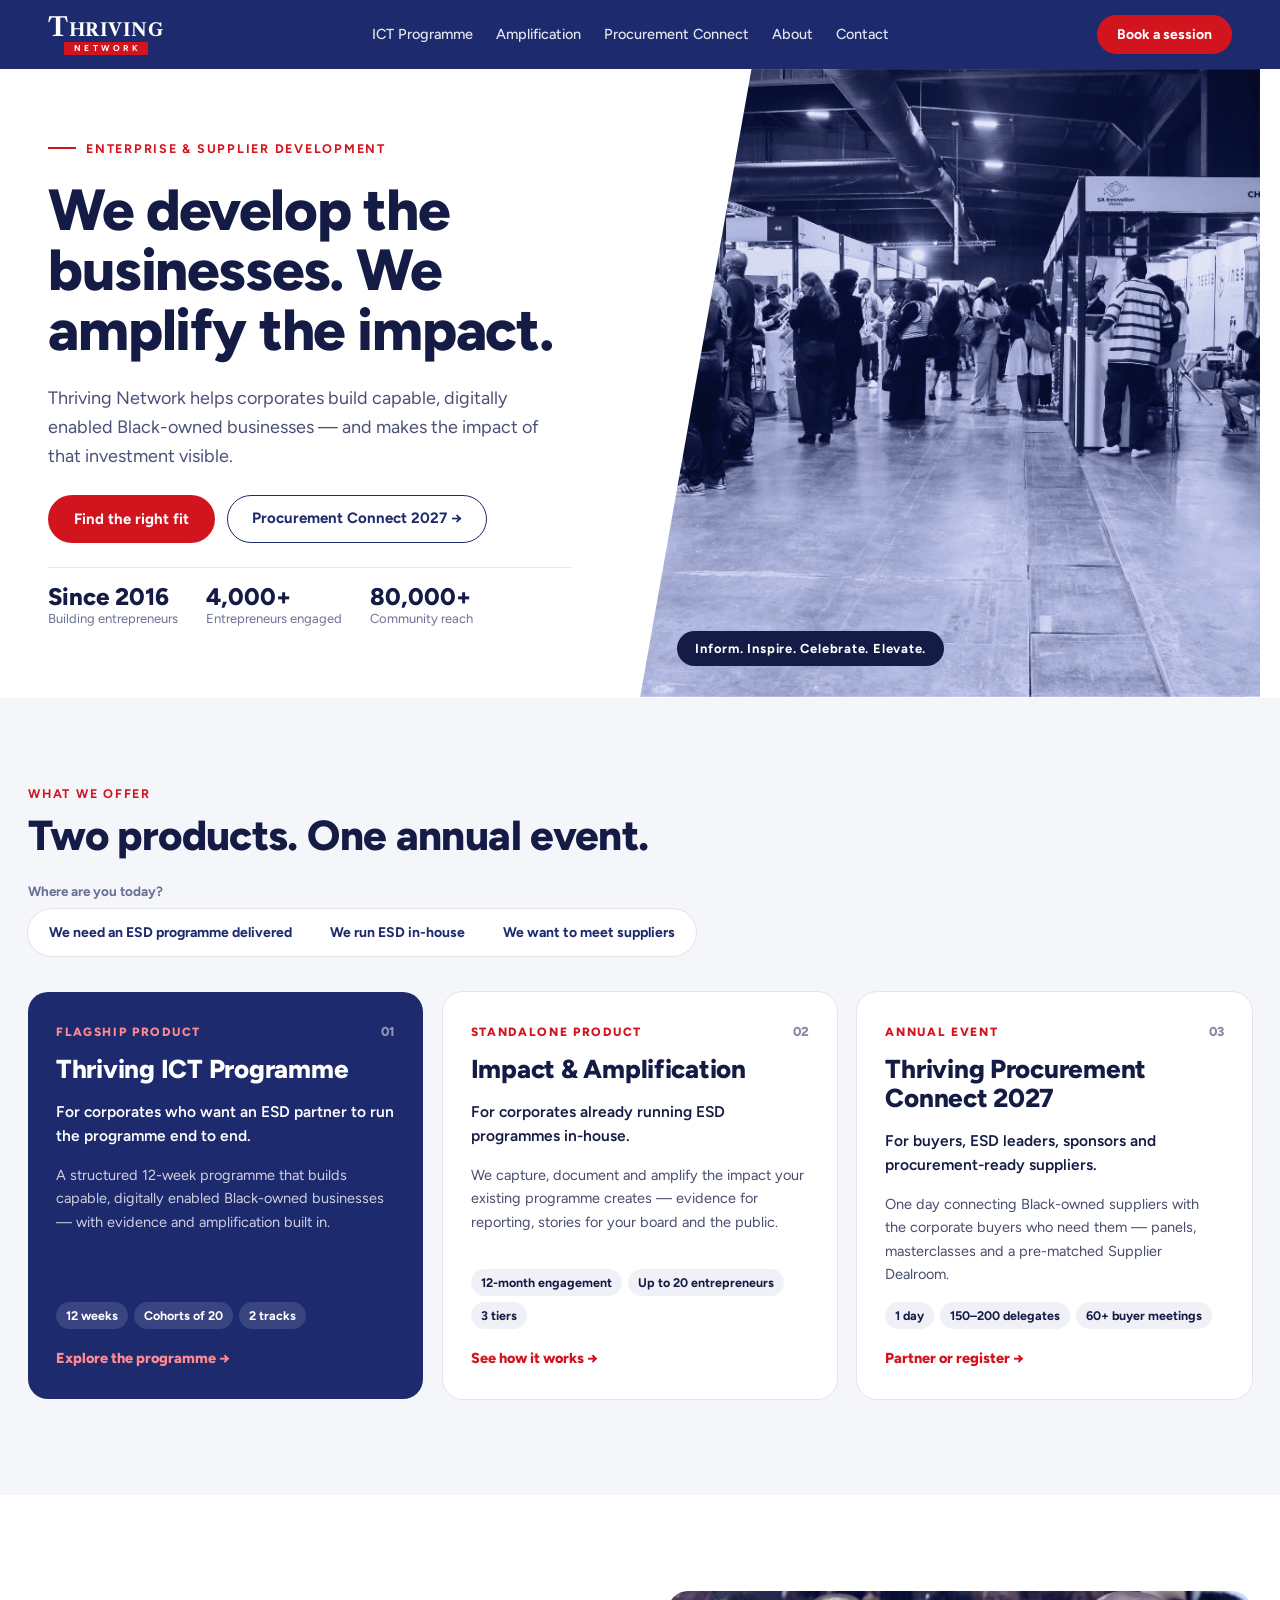
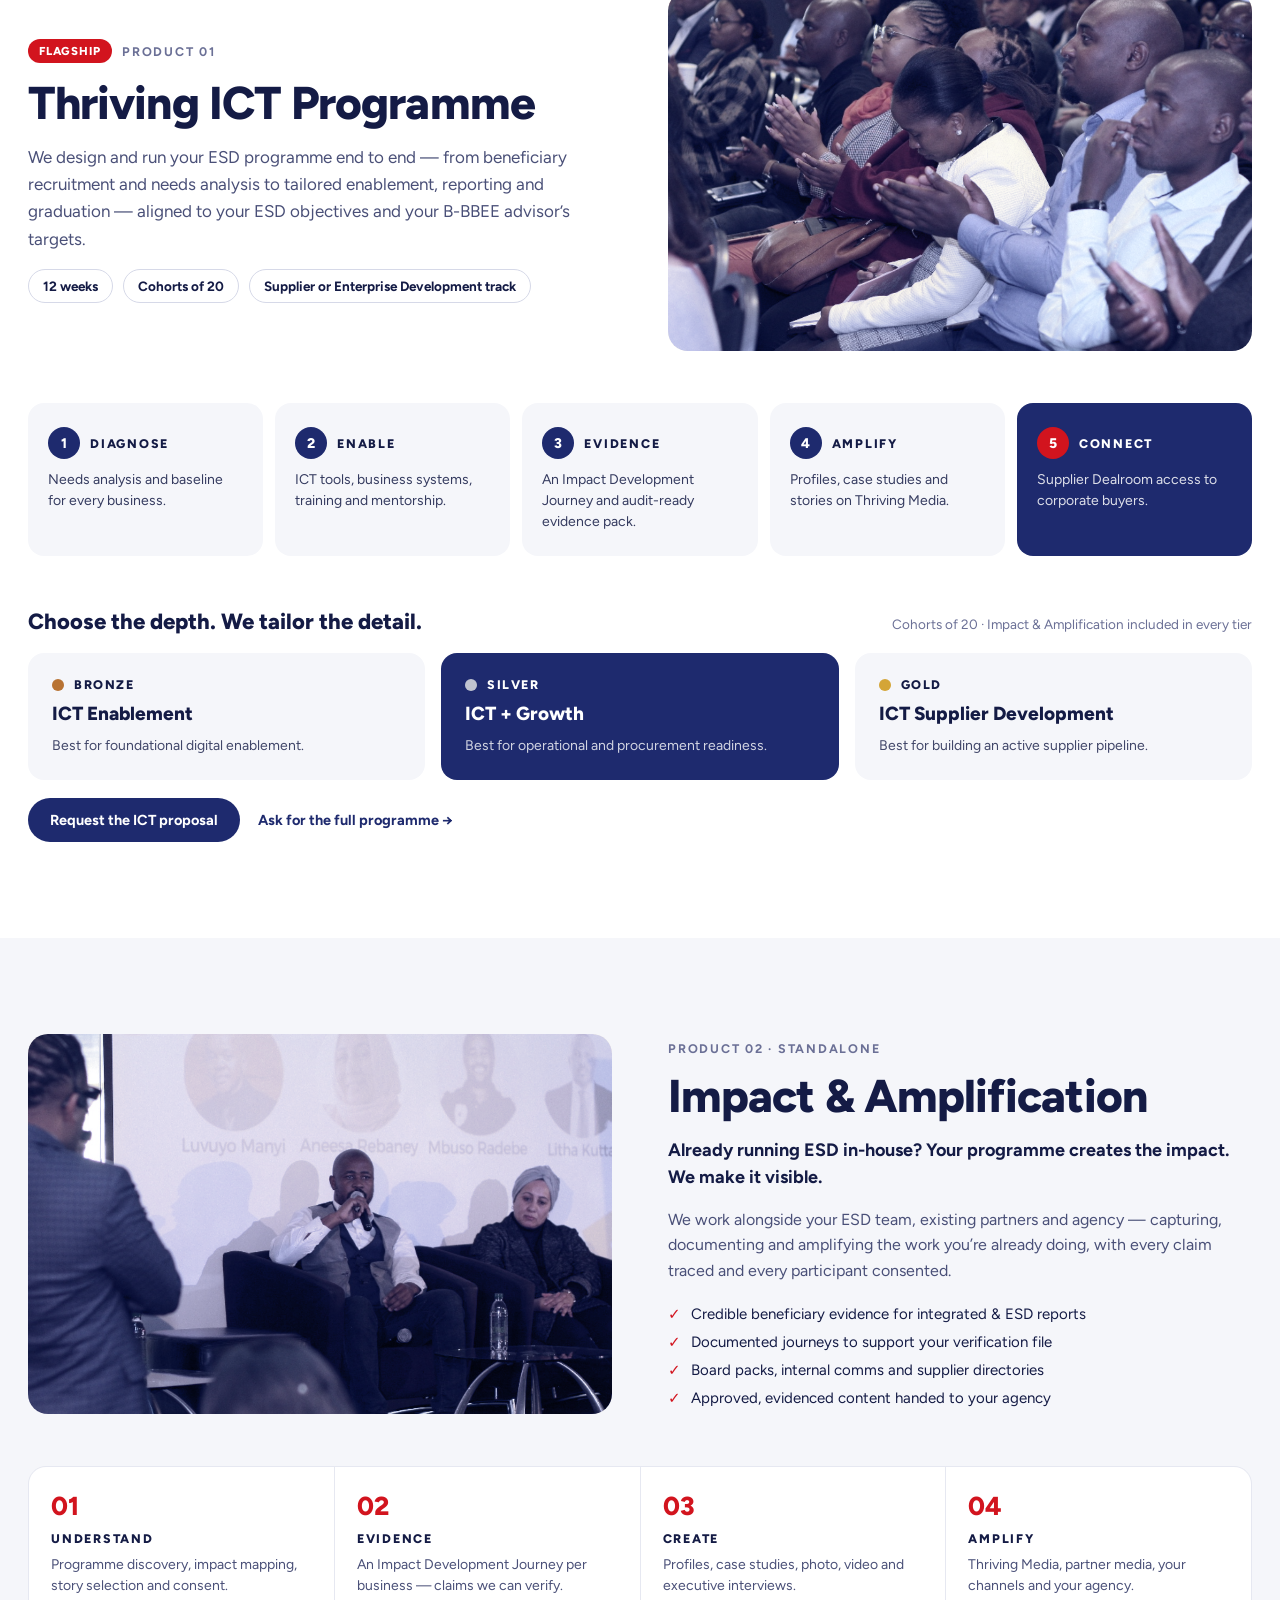
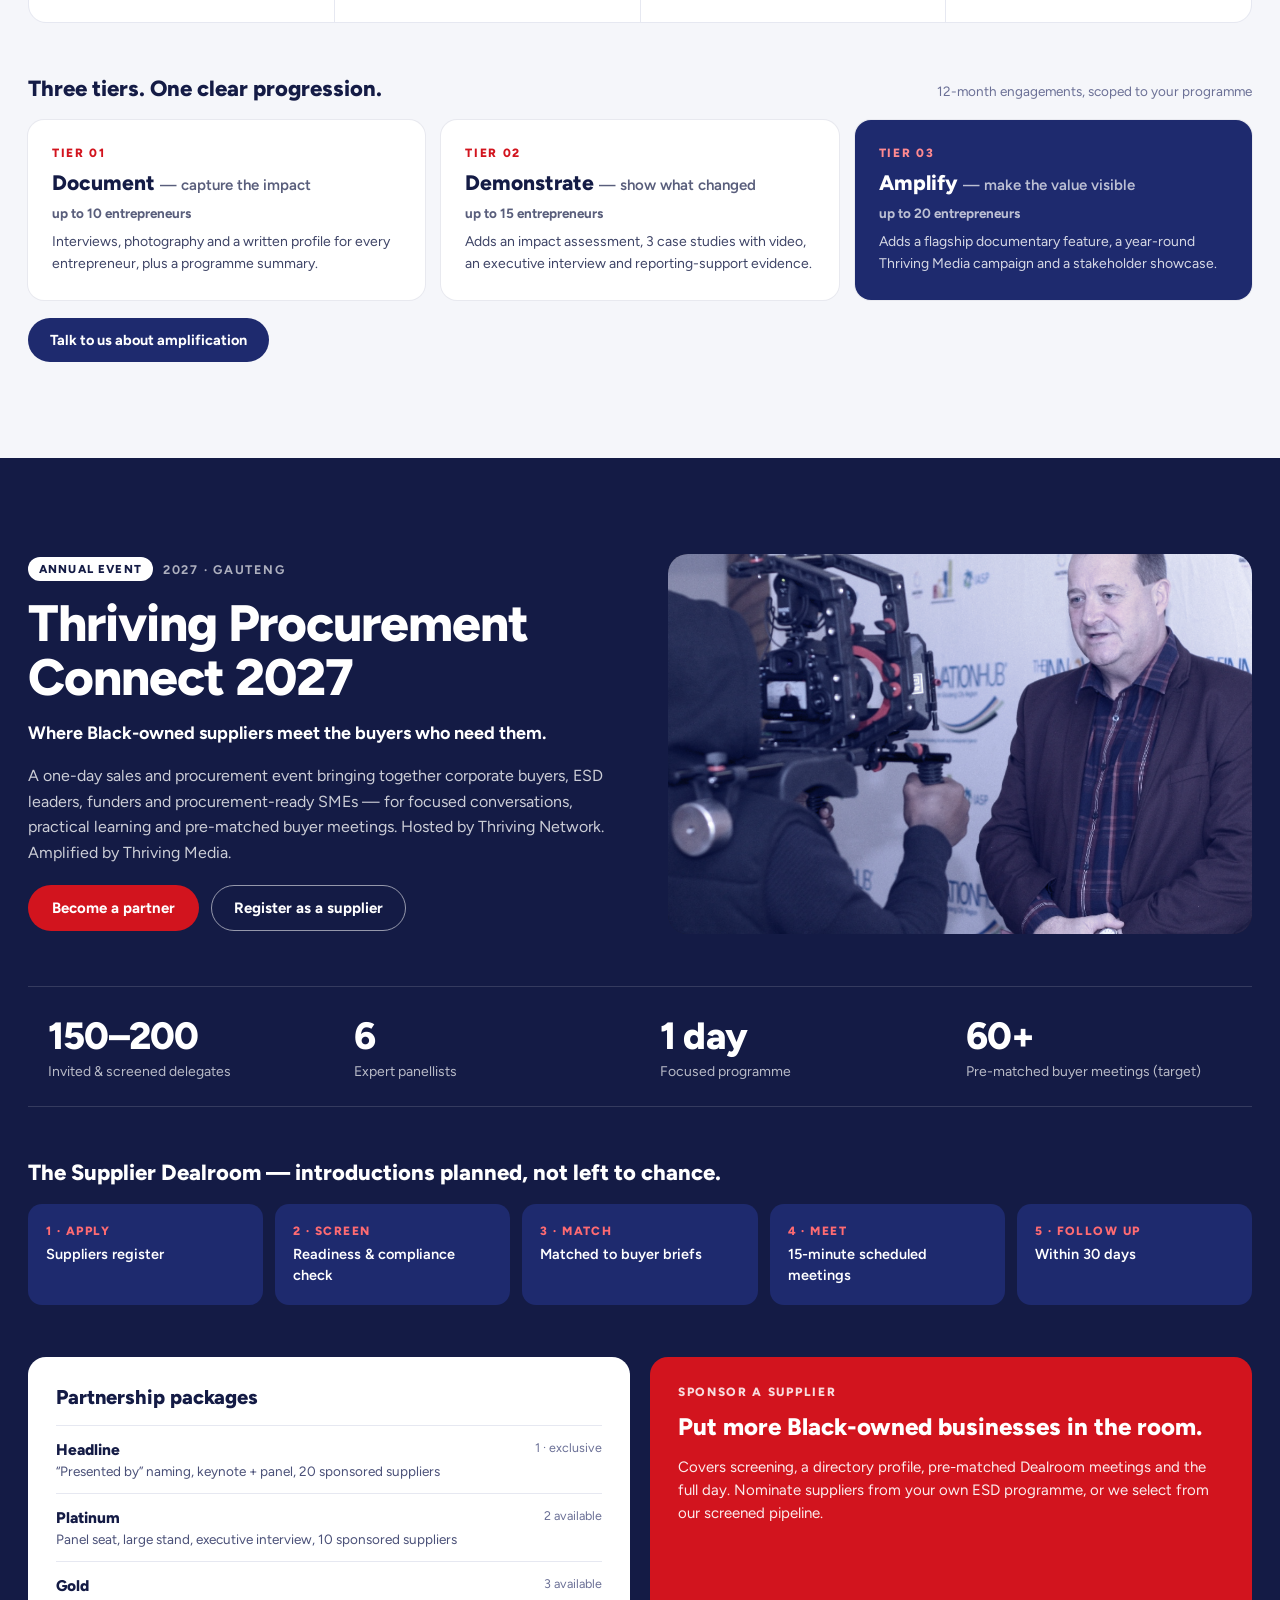
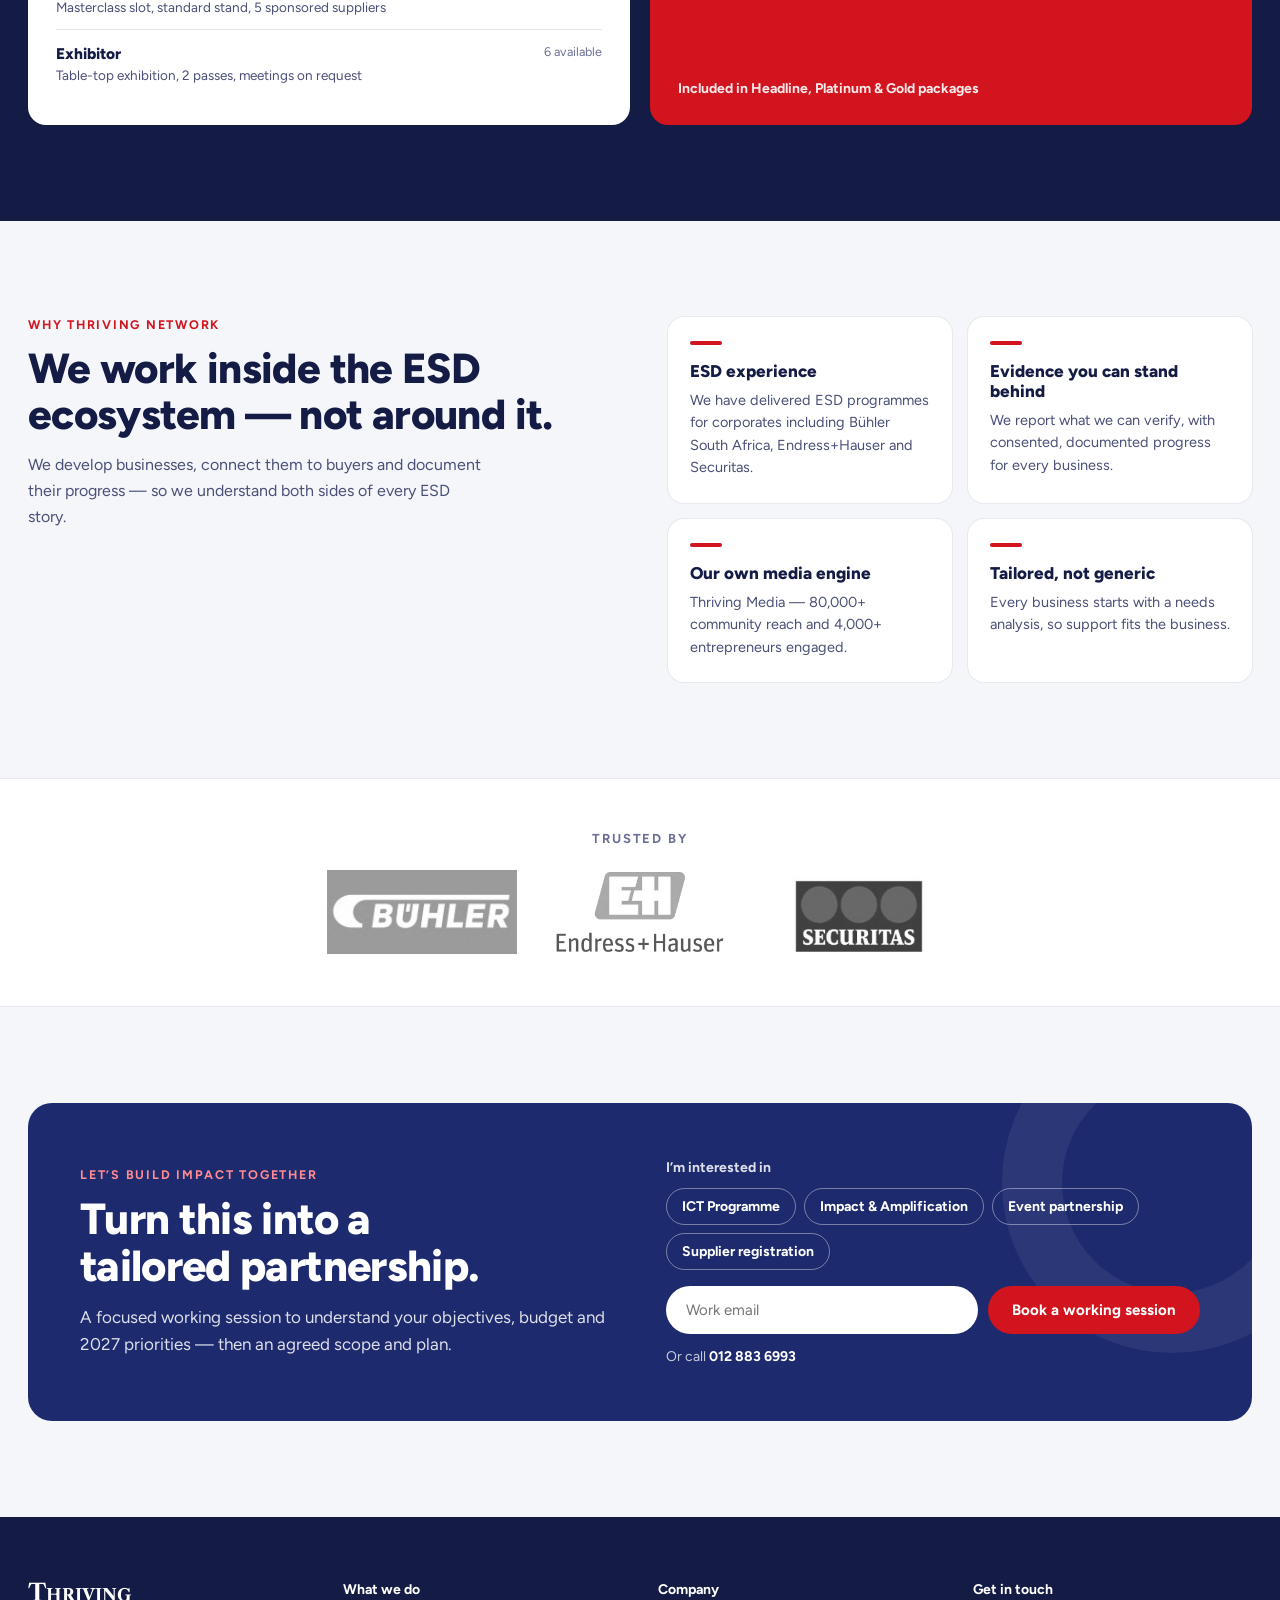
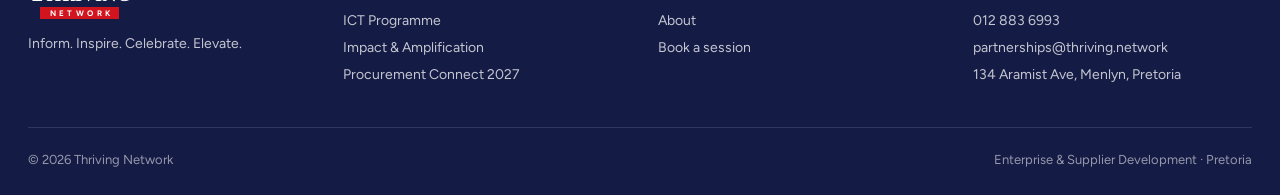
==== commit 68417f2c: "Remove all pricing from the website and repo - Homepage: drop ICT tier ranges, Amplification tier pr" ====
--- a/site/index.html
+++ b/site/index.html
@@ -92,7 +92,7 @@
         <h3>Thriving ICT Programme</h3>
         <p class="product__for">For corporates who want an ESD partner to run the programme end to end.</p>
         <p class="product__body">A structured 12-week programme that builds capable, digitally enabled Black-owned businesses — with evidence and amplification built in.</p>
-        <div class="chips"><span>12 weeks</span><span>Cohorts of 20</span><span>From R405k</span></div>
+        <div class="chips"><span>12 weeks</span><span>Cohorts of 20</span><span>2 tracks</span></div>
         <span class="product__cta">Explore the programme →</span>
       </a>
       <a href="#amplify" class="product" data-key="amp">
@@ -101,7 +101,7 @@
         <h3>Impact &amp; Amplification</h3>
         <p class="product__for">For corporates already running ESD programmes in-house.</p>
         <p class="product__body">We capture, document and amplify the impact your existing programme creates — evidence for reporting, stories for your board and the public.</p>
-        <div class="chips"><span>12-month engagement</span><span>Up to 20 entrepreneurs</span><span>From R80k</span></div>
+        <div class="chips"><span>12-month engagement</span><span>Up to 20 entrepreneurs</span><span>3 tiers</span></div>
         <span class="product__cta">See how it works →</span>
       </a>
       <a href="#event" class="product" data-key="event">
@@ -149,31 +149,28 @@
     <div class="stack stack-18">
       <div class="sub-head">
         <h3>Choose the depth. We tailor the detail.</h3>
-        <span>Priced for a cohort of 20 · excl. VAT · Impact &amp; Amplification included in every tier</span>
+        <span>Cohorts of 20 · Impact &amp; Amplification included in every tier</span>
       </div>
       <div class="grid tiers">
         <div class="tier" style="--dot:#B87333">
           <span class="tier__name">BRONZE</span>
           <div class="tier__title">ICT Enablement</div>
-          <div class="tier__price">R405k – R605k</div>
           <p>Best for foundational digital enablement.</p>
         </div>
         <div class="tier tier--dark" style="--dot:#C0C4D0">
           <span class="tier__name">SILVER</span>
           <div class="tier__title">ICT + Growth</div>
-          <div class="tier__price">R790k – R1.09m</div>
           <p>Best for operational and procurement readiness.</p>
         </div>
         <div class="tier" style="--dot:#D4A537">
           <span class="tier__name">GOLD</span>
           <div class="tier__title">ICT Supplier Development</div>
-          <div class="tier__price">R1.47m – R2.27m+</div>
           <p>Best for building an active supplier pipeline.</p>
         </div>
       </div>
       <div class="row">
         <a href="#cta" class="btn btn--navy" data-interest="ICT Programme">Request the ICT proposal</a>
-        <a href="assets/thriving-ict-programme-proposal-2026.pdf" class="btn--link" download>Download the ICT proposal (PDF, 7.8 MB) ↓</a>
+        <a href="#cta" class="btn--link" data-interest="ICT Programme">Ask for the full programme →</a>
       </div>
     </div>
   </div>
@@ -209,25 +206,25 @@
     <div class="stack stack-18">
       <div class="sub-head">
         <h3>Three tiers. One clear progression.</h3>
-        <span>12-month engagements · excl. VAT · travel quoted separately</span>
+        <span>12-month engagements, scoped to your programme</span>
       </div>
       <div class="grid tiers">
         <div class="amp-tier">
           <span class="amp-tier__n">TIER 01</span>
           <div class="amp-tier__name">Document <span>— capture the impact</span></div>
-          <div class="amp-tier__price"><strong>R80,000</strong><span>up to 10 entrepreneurs</span></div>
+          <span class="amp-tier__per">up to 10 entrepreneurs</span>
           <p>Interviews, photography and a written profile for every entrepreneur, plus a programme summary.</p>
         </div>
         <div class="amp-tier">
           <span class="amp-tier__n">TIER 02</span>
           <div class="amp-tier__name">Demonstrate <span>— show what changed</span></div>
-          <div class="amp-tier__price"><strong>R235,000</strong><span>up to 15 entrepreneurs</span></div>
+          <span class="amp-tier__per">up to 15 entrepreneurs</span>
           <p>Adds an impact assessment, 3 case studies with video, an executive interview and reporting-support evidence.</p>
         </div>
         <div class="amp-tier amp-tier--dark">
           <span class="amp-tier__n">TIER 03</span>
           <div class="amp-tier__name">Amplify <span>— make the value visible</span></div>
-          <div class="amp-tier__price"><strong>R435,000</strong><span>up to 20 entrepreneurs</span></div>
+          <span class="amp-tier__per">up to 20 entrepreneurs</span>
           <p>Adds a flagship documentary feature, a year-round Thriving Media campaign and a stakeholder showcase.</p>
         </div>
       </div>
@@ -281,20 +278,19 @@
       <div class="packages">
         <div class="sub-head">
           <h3>Partnership packages</h3>
-          <span>Indicative · excl. VAT</span>
         </div>
         <div>
-          <div class="package"><span class="package__name">Headline</span><span class="package__price">R200,000</span><span class="package__perk">“Presented by” naming, keynote + panel, 20 sponsored suppliers</span><span class="package__avail">1 · exclusive</span></div>
-          <div class="package"><span class="package__name">Platinum</span><span class="package__price">R120,000</span><span class="package__perk">Panel seat, large stand, executive interview, 10 sponsored suppliers</span><span class="package__avail">2 available</span></div>
-          <div class="package"><span class="package__name">Gold</span><span class="package__price">R65,000</span><span class="package__perk">Masterclass slot, standard stand, 5 sponsored suppliers</span><span class="package__avail">3 available</span></div>
-          <div class="package"><span class="package__name">Exhibitor</span><span class="package__price">R25,000</span><span class="package__perk">Table-top exhibition, 2 passes, meetings on request</span><span class="package__avail">6 available</span></div>
+          <div class="package"><span class="package__name">Headline</span><span class="package__avail">1 · exclusive</span><span class="package__perk">“Presented by” naming, keynote + panel, 20 sponsored suppliers</span></div>
+          <div class="package"><span class="package__name">Platinum</span><span class="package__avail">2 available</span><span class="package__perk">Panel seat, large stand, executive interview, 10 sponsored suppliers</span></div>
+          <div class="package"><span class="package__name">Gold</span><span class="package__avail">3 available</span><span class="package__perk">Masterclass slot, standard stand, 5 sponsored suppliers</span></div>
+          <div class="package"><span class="package__name">Exhibitor</span><span class="package__avail">6 available</span><span class="package__perk">Table-top exhibition, 2 passes, meetings on request</span></div>
         </div>
       </div>
       <div class="sponsor">
         <span class="sponsor__kicker">SPONSOR A SUPPLIER</span>
         <h3>Put more Black-owned businesses in the room.</h3>
         <p>Covers screening, a directory profile, pre-matched Dealroom meetings and the full day. Nominate suppliers from your own ESD programme, or we select from our screened pipeline.</p>
-        <div class="sponsor__price"><strong>R3,500</strong><span>per supplier · included in Headline, Platinum &amp; Gold</span></div>
+        <span class="sponsor__note">Included in Headline, Platinum &amp; Gold packages</span>
       </div>
     </div>
   </div>
@@ -373,7 +369,7 @@
         <p>Inform. Inspire. Celebrate. Elevate.</p>
       </div>
       <div class="footer__col"><strong>What we do</strong><a href="#ict">ICT Programme</a><a href="#amplify">Impact &amp; Amplification</a><a href="#event">Procurement Connect 2027</a></div>
-      <div class="footer__col"><strong>Company</strong><a href="#why">About</a><a href="#cta">Book a session</a><a href="assets/thriving-ict-programme-proposal-2026.pdf" download>ICT proposal (PDF)</a></div>
+      <div class="footer__col"><strong>Company</strong><a href="#why">About</a><a href="#cta">Book a session</a></div>
       <div class="footer__col"><strong>Get in touch</strong><a href="tel:0128836993">012 883 6993</a><a href="mailto:partnerships@thriving.network">partnerships@thriving.network</a><span>134 Aramist Ave, Menlyn, Pretoria</span></div>
     </div>
     <div class="footer__base">
--- a/site/styles.css
+++ b/site/styles.css
@@ -460,7 +460,6 @@
 .tier__name { display: flex; align-items: center; gap: 10px; font-size: 12.5px; font-weight: 800; letter-spacing: .12em; }
 .tier__name::before { content: ""; width: 12px; height: 12px; border-radius: 50%; background: var(--dot); }
 .tier__title { font-size: 19px; font-weight: 800; }
-.tier__price { font-size: 22px; font-weight: 800; letter-spacing: -.01em; }
 .tier p { font-size: 14px; line-height: 1.5; opacity: .8; }
 
 /* Amplification */
@@ -498,9 +497,6 @@
 .amp-tier__n { font-size: 12px; font-weight: 800; letter-spacing: .14em; color: var(--kc); }
 .amp-tier__name { font-size: 21px; font-weight: 800; }
 .amp-tier__name span { font-weight: 600; font-size: 15px; opacity: .7; }
-.amp-tier__price { display: flex; align-items: baseline; gap: 8px; flex-wrap: wrap; }
-.amp-tier__price strong { font-size: 26px; font-weight: 800; letter-spacing: -.01em; }
-.amp-tier__price span { font-size: 13px; opacity: .65; }
 .amp-tier p { font-size: 14px; line-height: 1.55; opacity: .82; }
 
 /* Event */
@@ -553,18 +549,16 @@
   padding: 14px 0;
   border-top: 1px solid var(--line);
 }
-.package__name, .package__price { font-size: 15.5px; font-weight: 800; }
-.package__price { text-align: right; }
-.package__perk { font-size: 13.5px; color: var(--text); }
+.package__name { font-size: 15.5px; font-weight: 800; }
+.package__perk { font-size: 13.5px; color: var(--text); grid-column: 1 / -1; }
+.amp-tier__per { font-size: 13.5px; font-weight: 700; opacity: .7; }
+.sponsor__note { margin-top: auto; font-size: 14px; font-weight: 700; color: rgba(255, 255, 255, .9); }
 .package__avail { font-size: 12.5px; color: var(--muted); text-align: right; }
 
 .sponsor { background: var(--red); border-radius: 18px; padding: 28px; display: flex; flex-direction: column; gap: 14px; }
 .sponsor__kicker { font-size: 12px; font-weight: 800; letter-spacing: .14em; color: rgba(255, 255, 255, .85); }
 .sponsor h3 { font-size: 24px; line-height: 1.2; }
 .sponsor p { font-size: 15px; line-height: 1.55; color: rgba(255, 255, 255, .92); }
-.sponsor__price { display: flex; align-items: baseline; gap: 8px; flex-wrap: wrap; margin-top: auto; }
-.sponsor__price strong { font-size: 32px; font-weight: 800; }
-.sponsor__price span { font-size: 14px; color: rgba(255, 255, 255, .85); }
 
 /* Why */
 .why__grid {
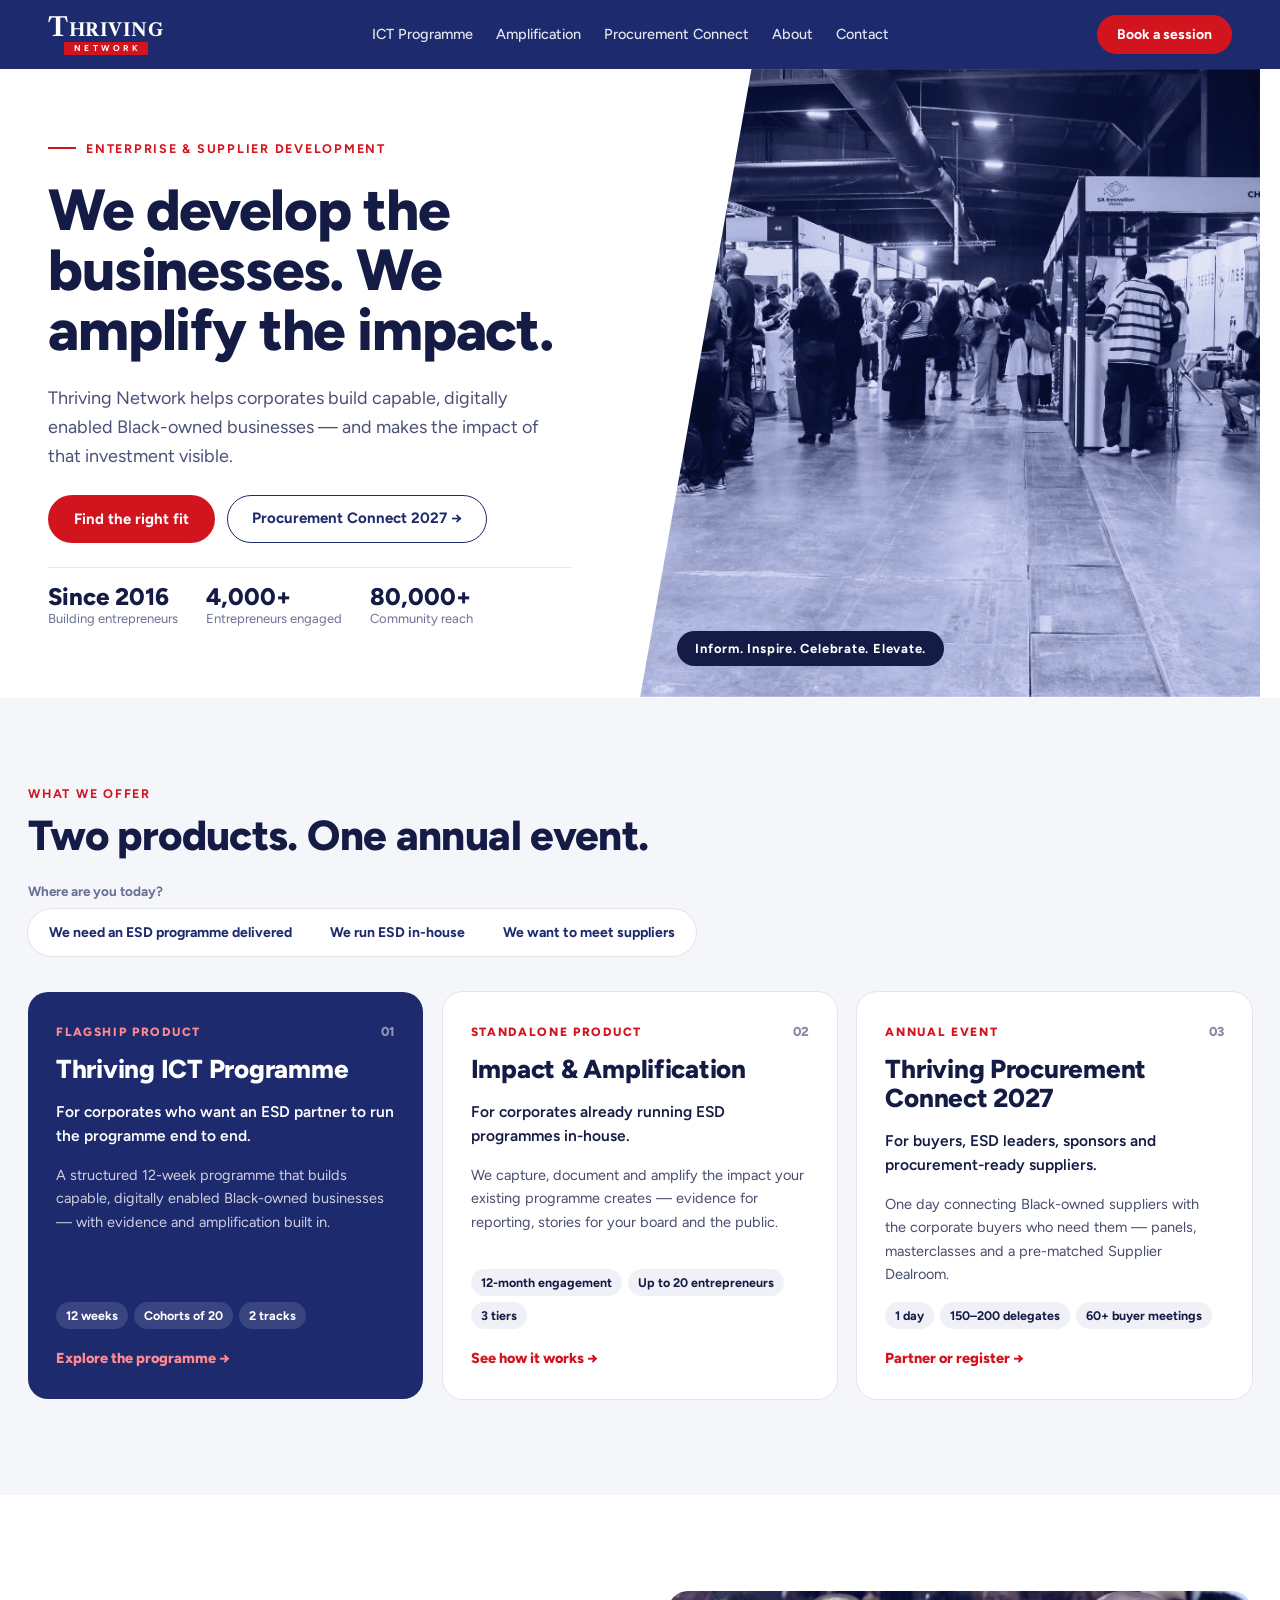
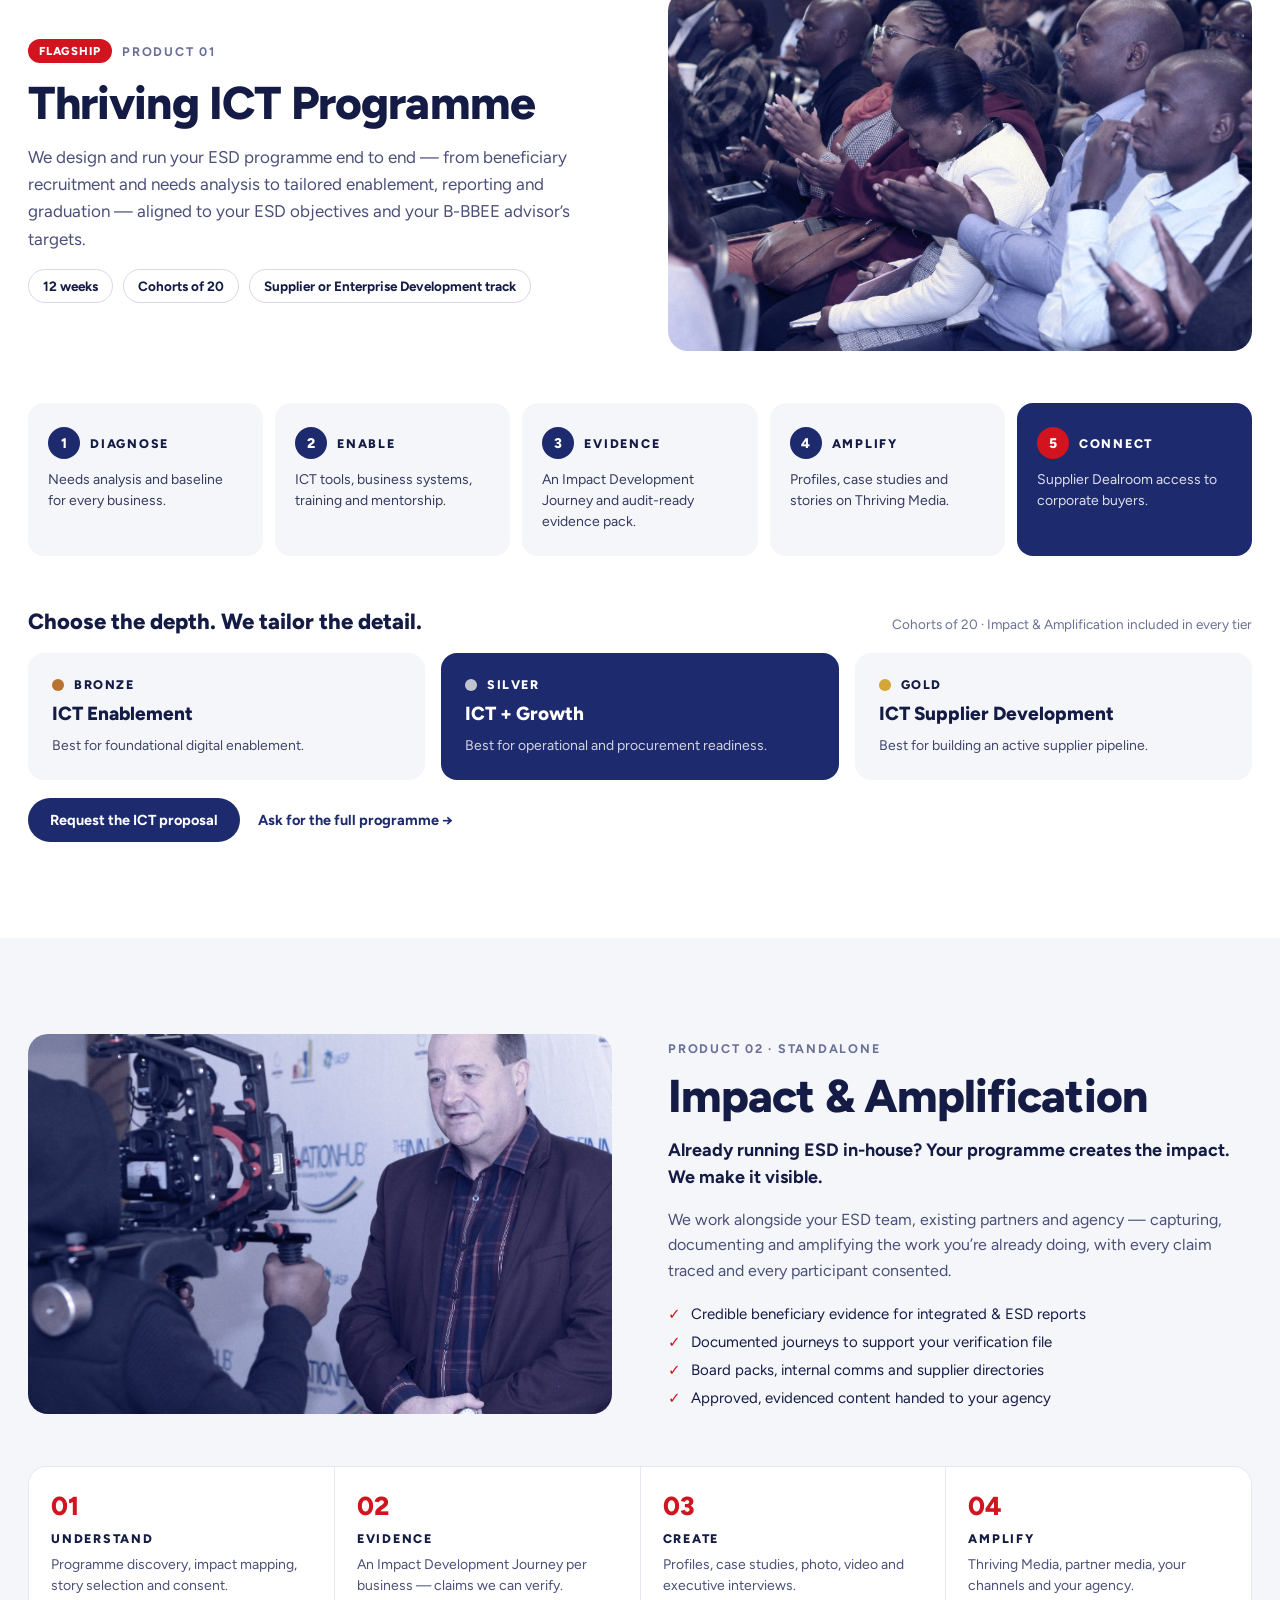
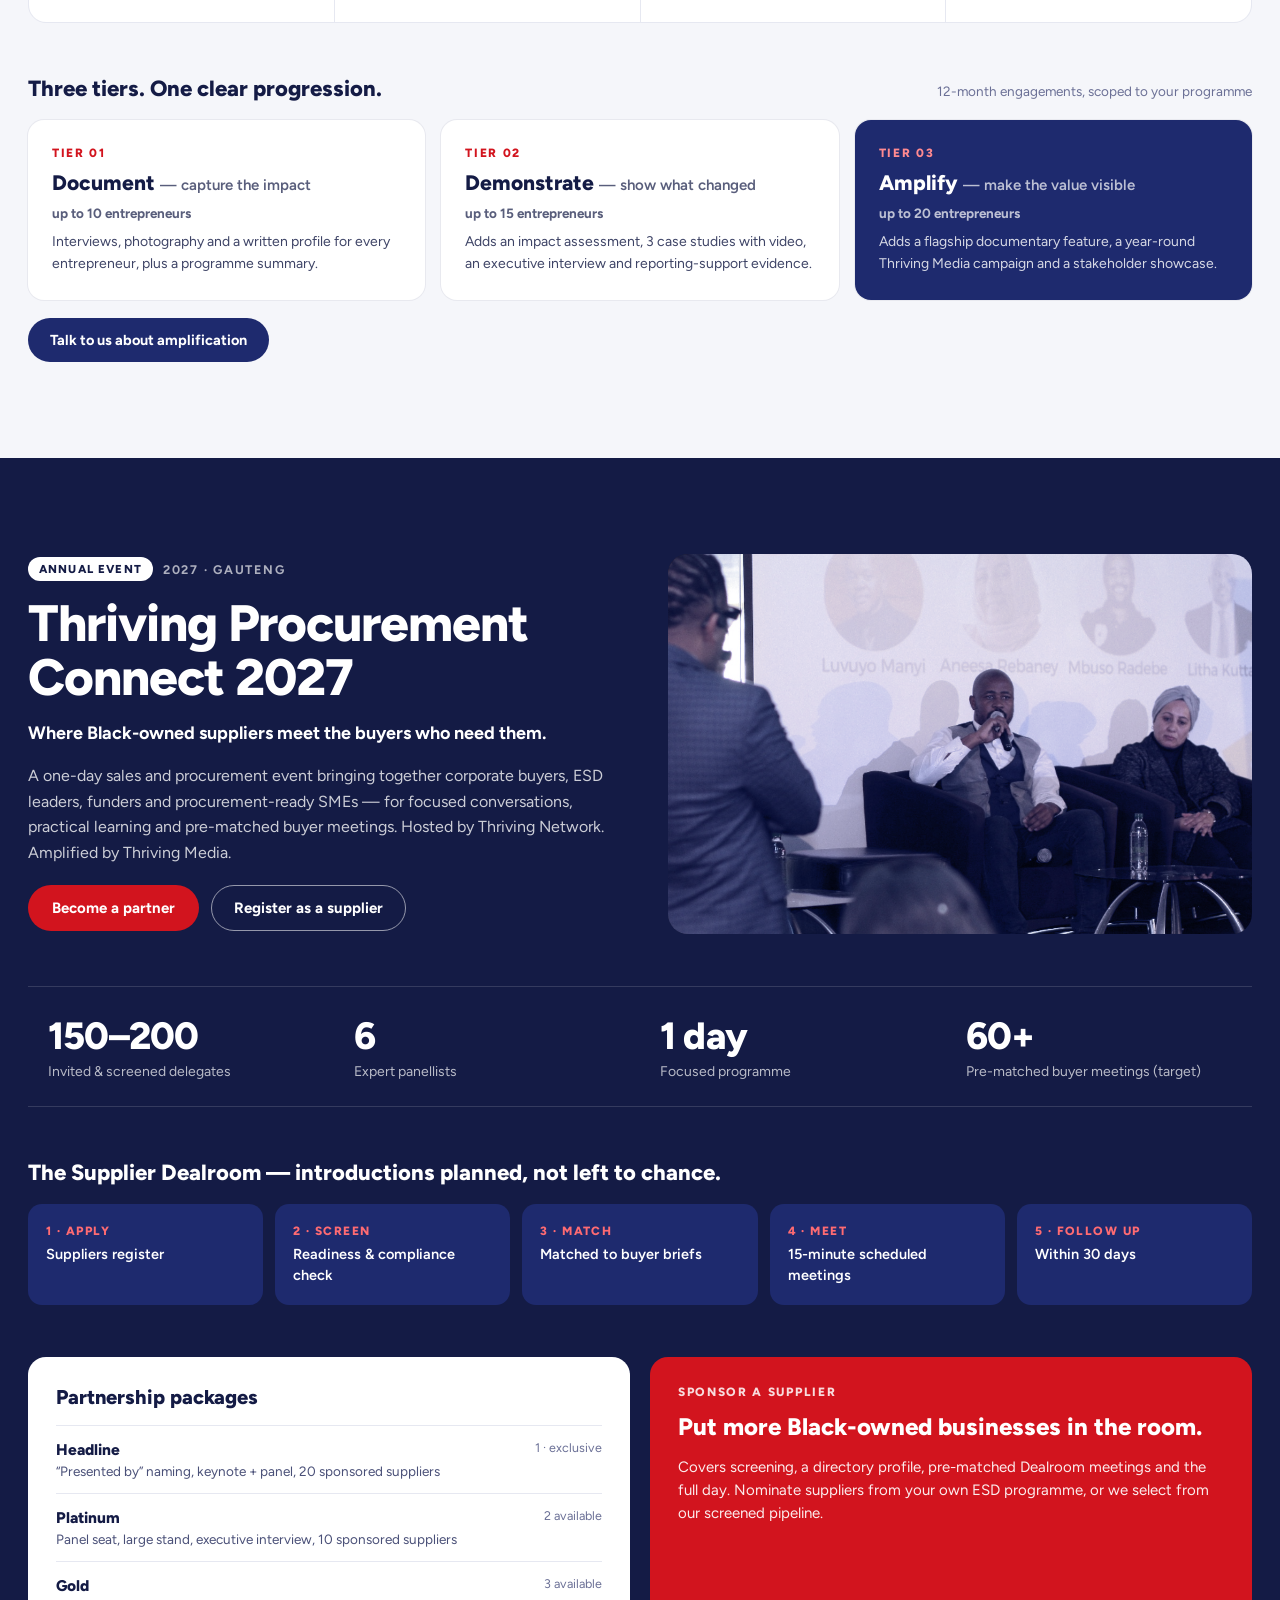
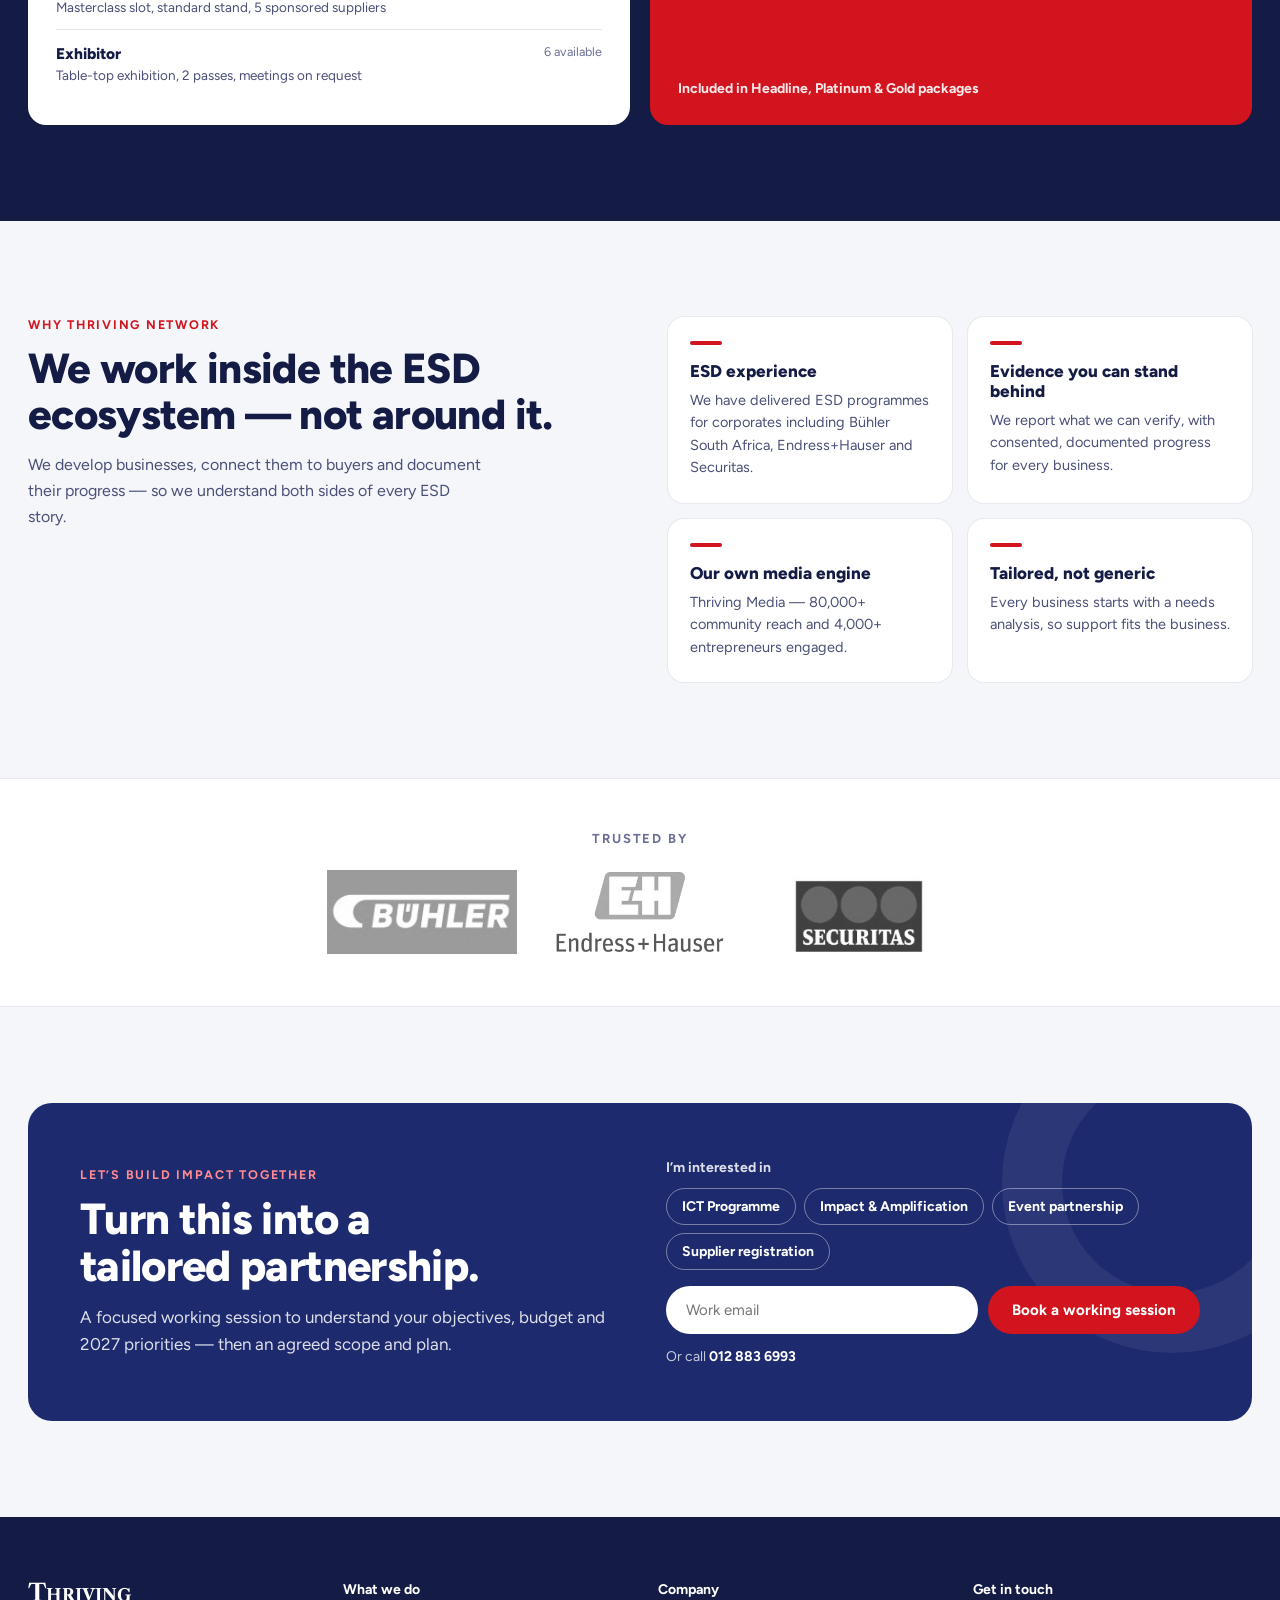
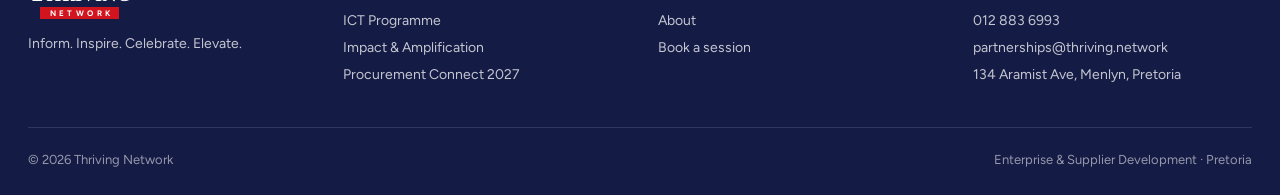
==== commit 564c64c5: "Swap Amplification and Procurement Connect photos Amplification now shows the camera interview, the " ====
--- a/site/index.html
+++ b/site/index.html
@@ -180,7 +180,7 @@
   <div class="wrap stack stack-52">
     <div class="split">
       <div class="photo duotone">
-        <img src="assets/amp-photo.jpg" alt="Thriving Media impact interview" draggable="false" loading="lazy">
+        <img src="assets/event-photo.jpg" alt="Thriving Media impact interview" draggable="false" loading="lazy">
       </div>
       <div class="stack stack-16">
         <span class="eyebrow eyebrow--muted">Product 02 · Standalone</span>
@@ -252,7 +252,7 @@
         </div>
       </div>
       <div class="photo duotone">
-        <img src="assets/event-photo.jpg" alt="Thriving Procurement Connect event" draggable="false" loading="lazy">
+        <img src="assets/amp-photo.jpg" alt="Thriving Procurement Connect panel discussion" draggable="false" loading="lazy">
       </div>
     </div>
 
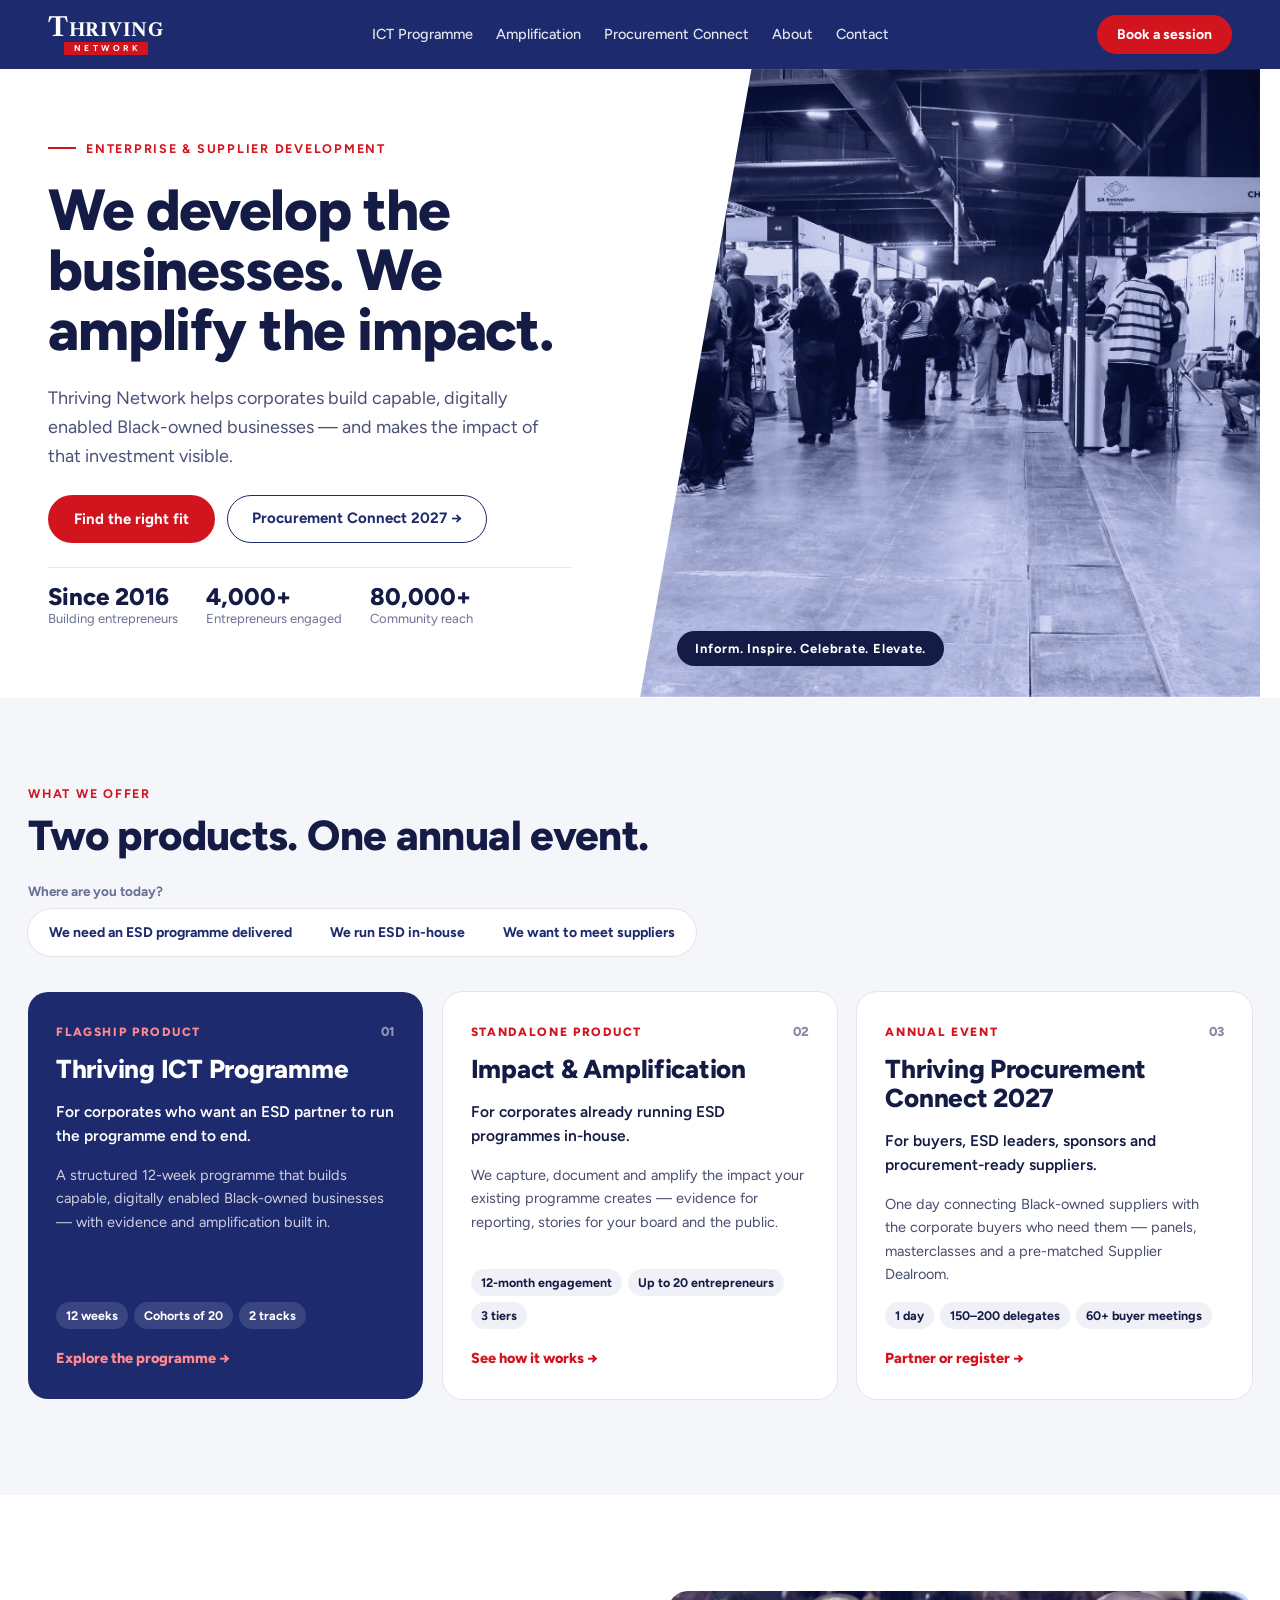
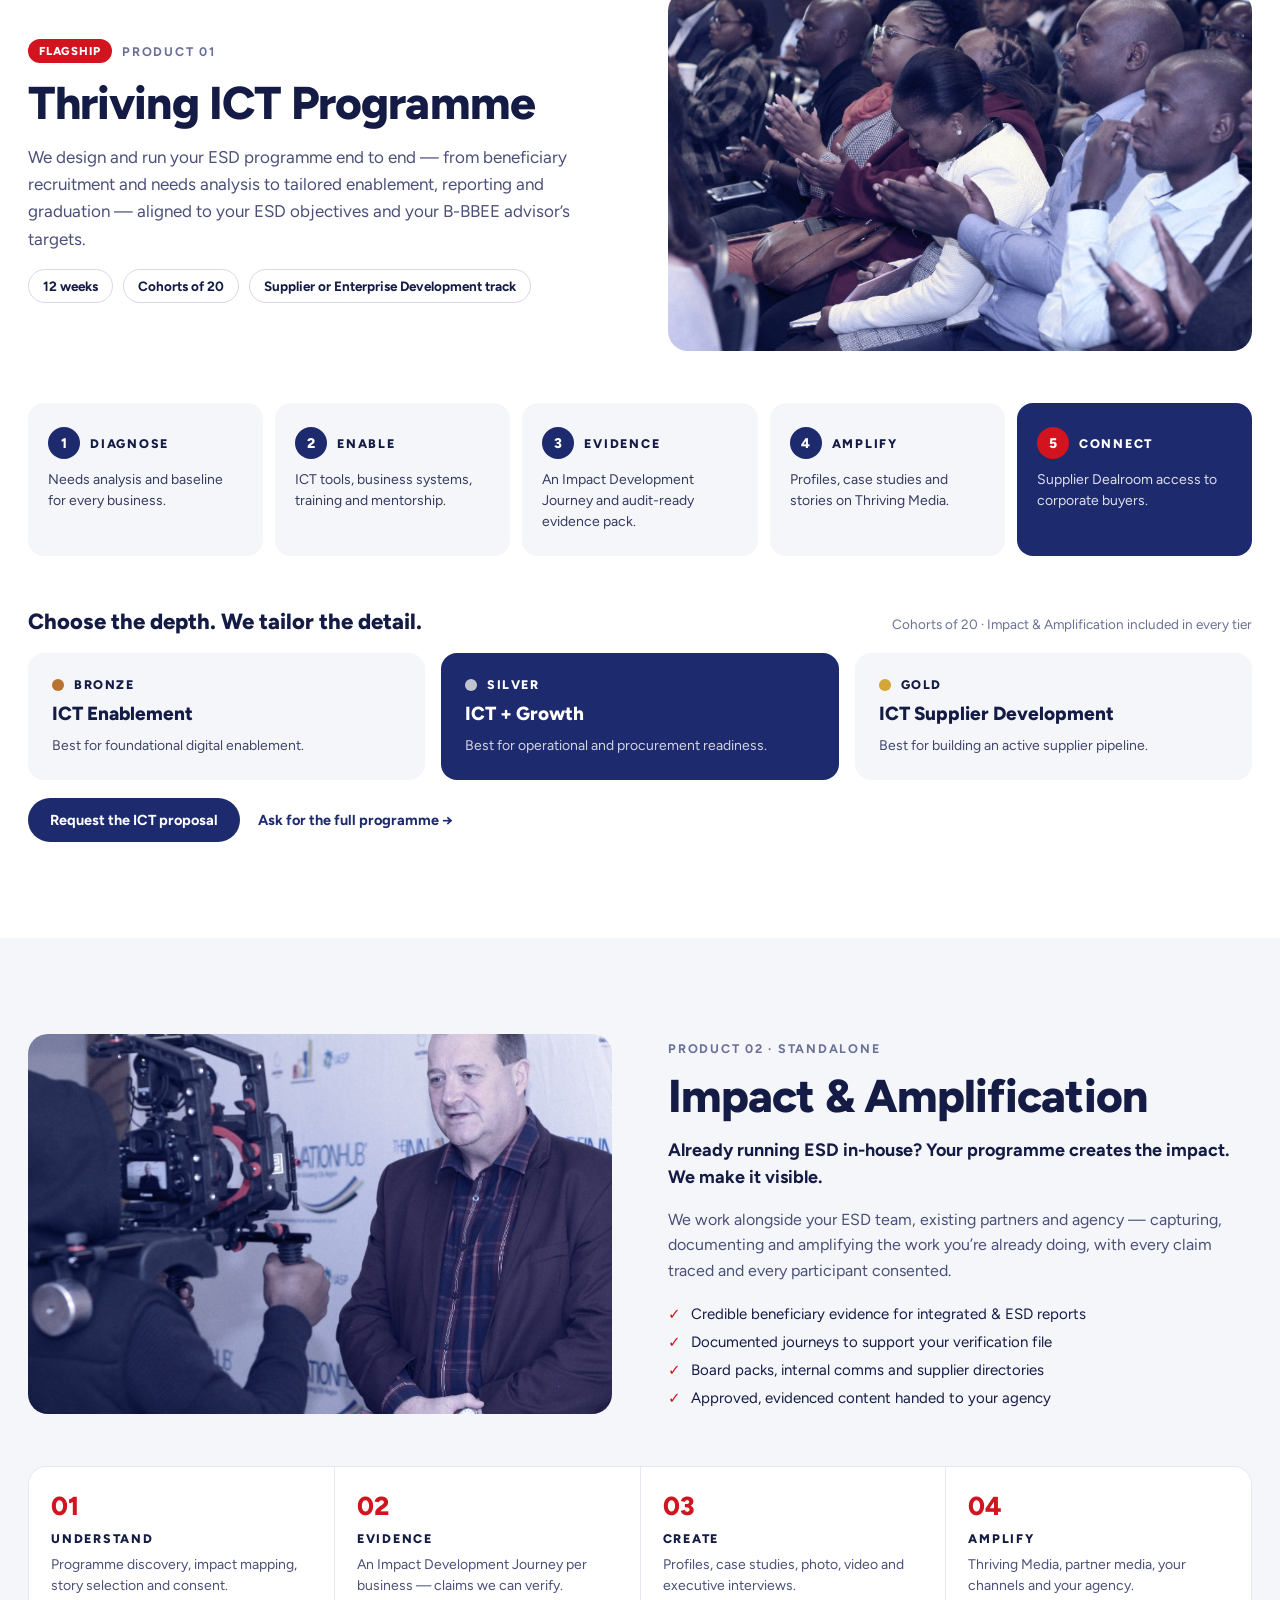
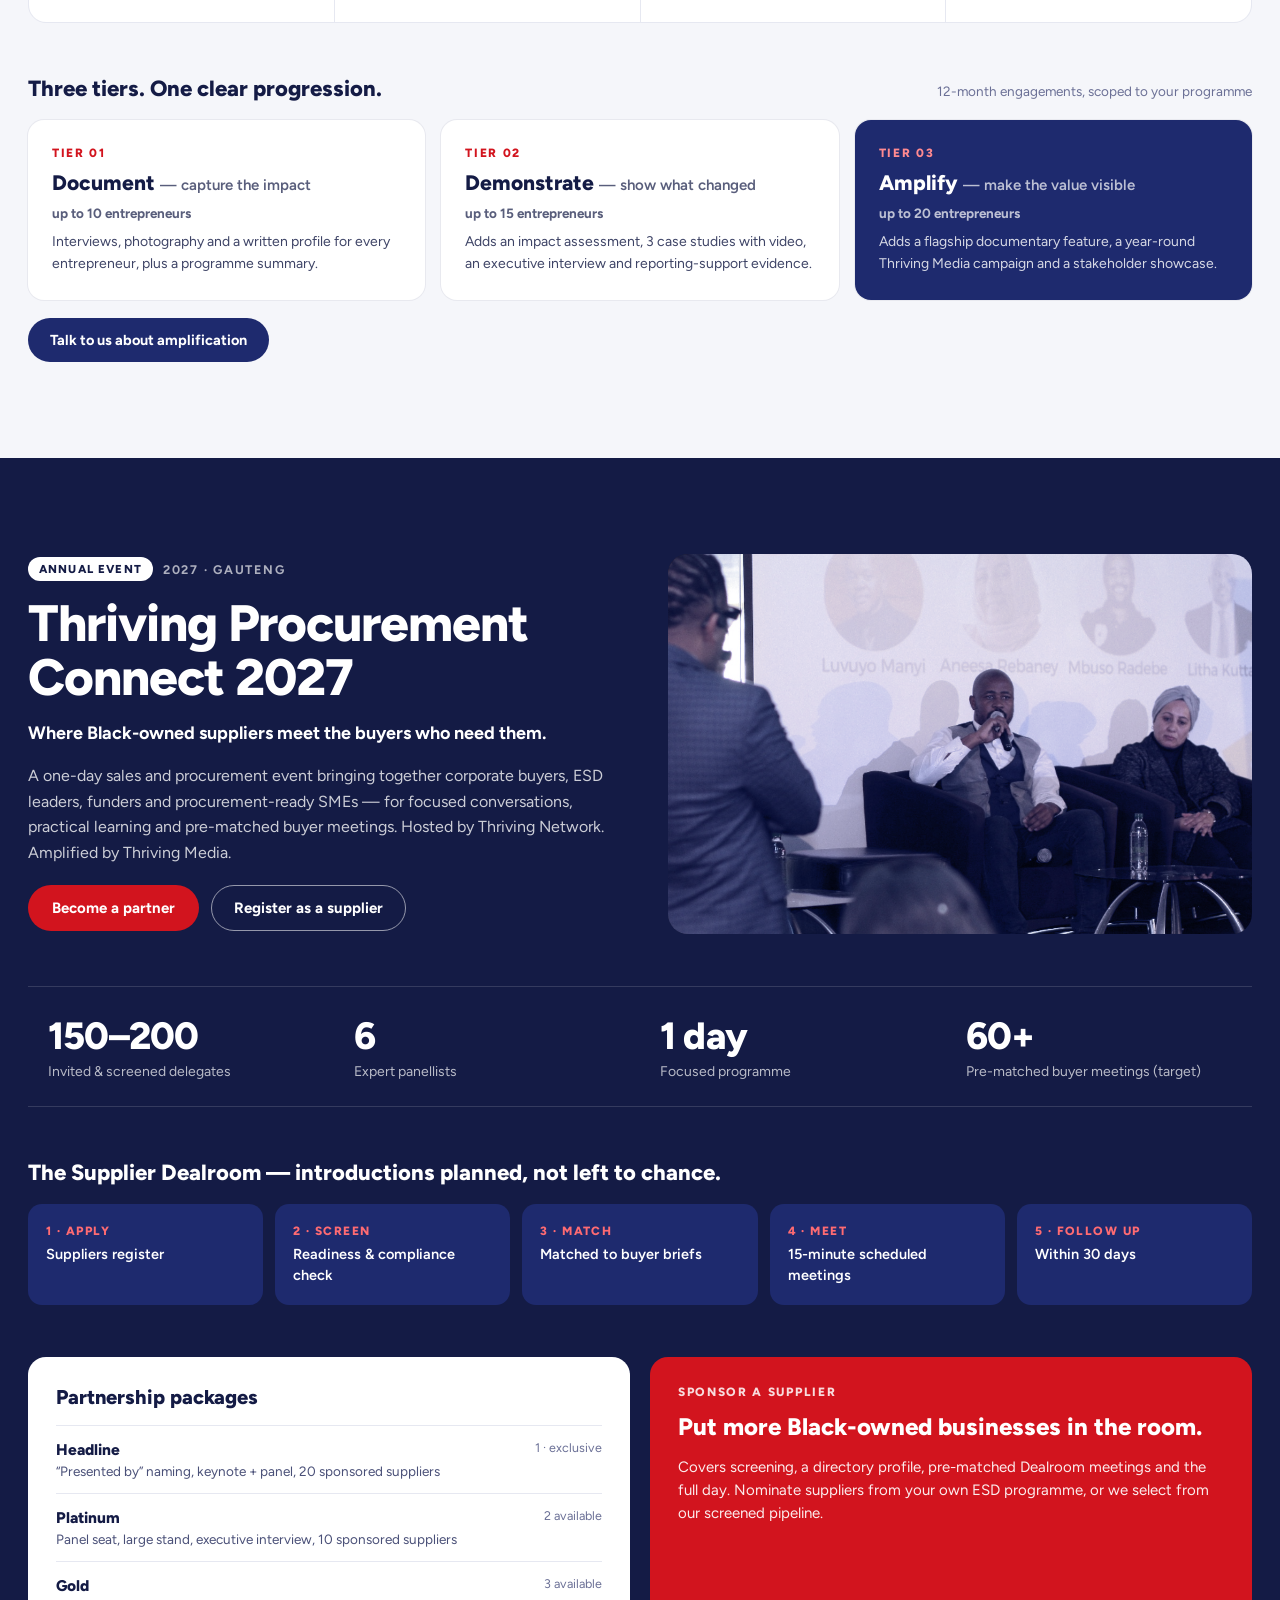
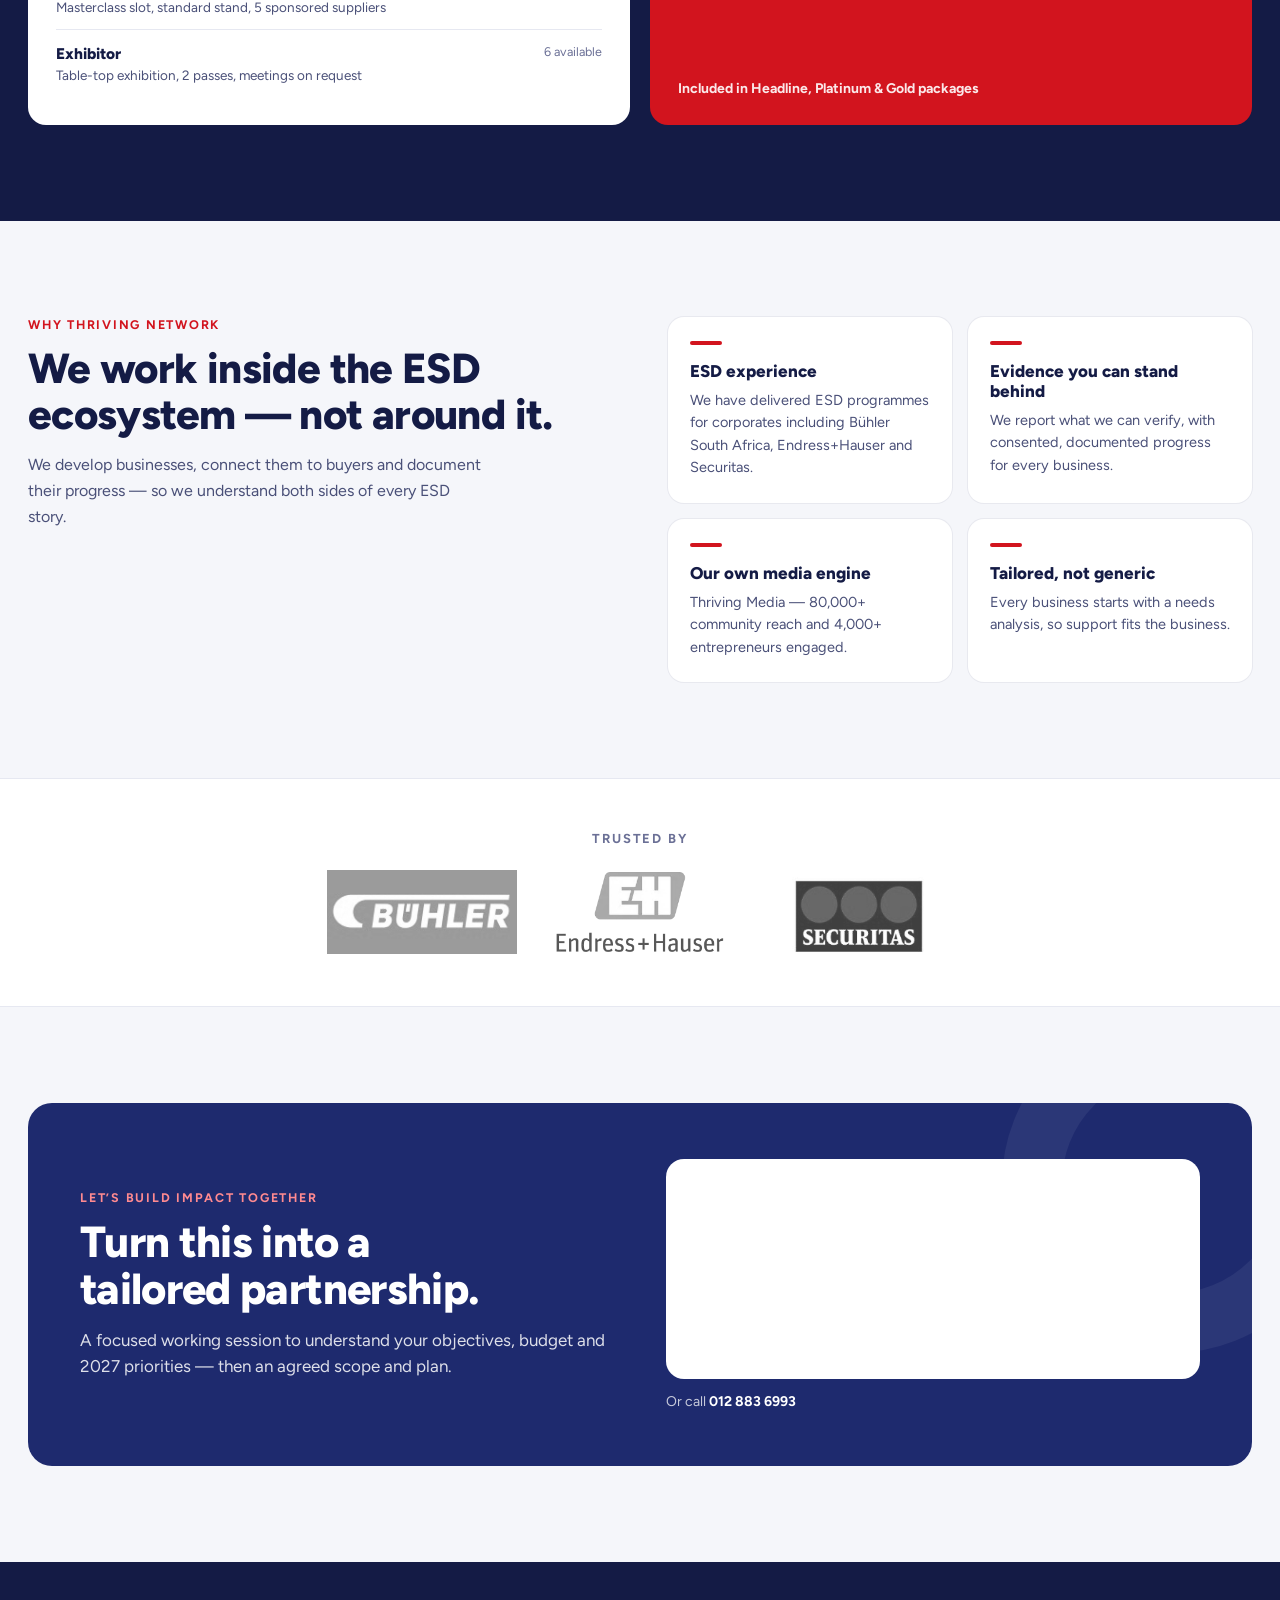
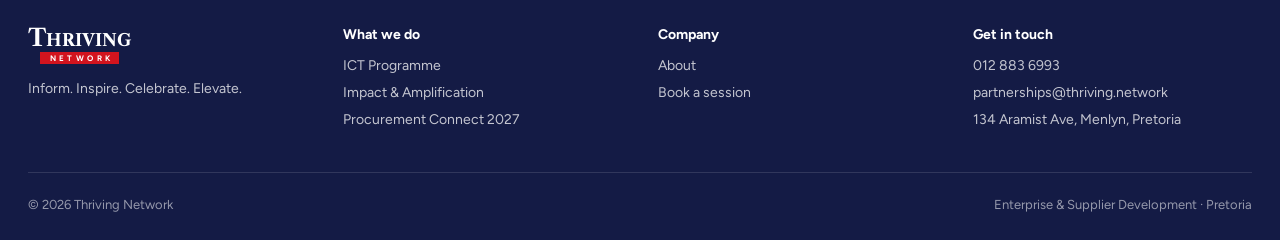
==== commit 319a78b4: "Use HubSpot's embedded form for bookings Replace the custom booking form on the homepage and /v2/ wi" ====
--- a/site/index.html
+++ b/site/index.html
@@ -17,6 +17,7 @@
 <meta name="theme-color" content="#1E2A6E">
 <link rel="icon" href="assets/favicon.svg" type="image/svg+xml">
 <link rel="stylesheet" href="styles.css">
+<script src="https://js-eu1.hsforms.net/forms/embed/147879281.js" defer></script>
 <script src="main.js" defer></script>
 </head>
 <body>
@@ -169,8 +170,8 @@
         </div>
       </div>
       <div class="row">
-        <a href="#cta" class="btn btn--navy" data-interest="ICT Programme">Request the ICT proposal</a>
-        <a href="#cta" class="btn--link" data-interest="ICT Programme">Ask for the full programme →</a>
+        <a href="#cta" class="btn btn--navy">Request the ICT proposal</a>
+        <a href="#cta" class="btn--link">Ask for the full programme →</a>
       </div>
     </div>
   </div>
@@ -229,7 +230,7 @@
         </div>
       </div>
       <div class="row">
-        <a href="#cta" class="btn btn--navy" data-interest="Impact &amp; Amplification">Talk to us about amplification</a>
+        <a href="#cta" class="btn btn--navy">Talk to us about amplification</a>
       </div>
     </div>
   </div>
@@ -247,8 +248,8 @@
         <p class="event__lead">Where Black-owned suppliers meet the buyers who need them.</p>
         <p class="event__body">A one-day sales and procurement event bringing together corporate buyers, ESD leaders, funders and procurement-ready SMEs — for focused conversations, practical learning and pre-matched buyer meetings. Hosted by Thriving Network. Amplified by Thriving Media.</p>
         <div class="row">
-          <a href="#cta" class="btn btn--red" data-interest="Event partnership">Become a partner</a>
-          <a href="#cta" class="btn btn--ghost-light" data-interest="Supplier registration">Register as a supplier</a>
+          <a href="#cta" class="btn btn--red">Become a partner</a>
+          <a href="#cta" class="btn btn--ghost-light">Register as a supplier</a>
         </div>
       </div>
       <div class="photo duotone">
@@ -331,26 +332,11 @@
       <p class="cta__intro">A focused working session to understand your objectives, budget and 2027 priorities — then an agreed scope and plan.</p>
     </div>
     <div class="stack stack-14">
-      <form class="cta__form" id="cta-form" action="https://formsubmit.co/Partnerships@thriving.network" method="POST" novalidate>
-        <input type="hidden" name="_subject" value="Working session request — thriving.network">
-        <input type="text" name="_honey" class="visually-hidden" tabindex="-1" autocomplete="off" aria-hidden="true">
-        <fieldset>
-          <legend>I’m interested in</legend>
-          <div class="interests">
-            <button type="button" aria-pressed="false" data-label="ICT Programme">ICT Programme</button>
-            <button type="button" aria-pressed="false" data-label="Impact &amp; Amplification">Impact &amp; Amplification</button>
-            <button type="button" aria-pressed="false" data-label="Event partnership">Event partnership</button>
-            <button type="button" aria-pressed="false" data-label="Supplier registration">Supplier registration</button>
-          </div>
-        </fieldset>
-        <div class="cta__submit">
-          <label for="cta-email" class="visually-hidden">Work email</label>
-          <input id="cta-email" name="email" type="email" placeholder="Work email" autocomplete="email" required>
-          <button type="submit" class="btn btn--red">Book a working session</button>
-        </div>
-      </form>
-      <div class="cta__thanks" id="cta-thanks" role="status" hidden>Thanks — our partnerships team will be in touch to schedule your session.</div>
-      <div class="cta__thanks" id="cta-fallback" role="status" hidden>We couldn’t send that just now. Please email <a href="mailto:Partnerships@thriving.network?subject=Working%20session%20request">Partnerships@thriving.network</a> or call <a href="tel:0128836993">012 883 6993</a>.</div>
+      <!-- HubSpot form: submissions go straight to HubSpot (portal 147879281, EU). -->
+      <div class="cta__hubspot">
+        <div class="hs-form-frame" data-region="eu1" data-form-id="2a481c15-844d-4414-984c-b214c20684c9" data-portal-id="147879281"></div>
+        <noscript>Please email <a href="mailto:partnerships@thriving.network">partnerships@thriving.network</a> to book a working session.</noscript>
+      </div>
       <span class="cta__call">Or call <a href="tel:0128836993">012 883 6993</a></span>
     </div>
   </div>
--- a/site/styles.css
+++ b/site/styles.css
@@ -634,39 +634,7 @@
 .cta .eyebrow { color: var(--red-soft); }
 .cta h2 { font-size: clamp(28px, 3.4vw, 44px); line-height: 1.08; }
 .cta__intro { font-size: 17px; line-height: 1.55; color: rgba(255, 255, 255, .85); }
-.cta__form { display: flex; flex-direction: column; gap: 12px; }
-.cta__form legend { padding: 0; margin-bottom: 12px; font-size: 14px; font-weight: 700; color: rgba(255, 255, 255, .85); }
-.cta__form fieldset { border: 0; margin: 0; padding: 0; min-width: 0; }
-.interests { display: flex; flex-wrap: wrap; gap: 8px; }
-.interests button {
-  font: inherit;
-  font-size: 14px;
-  font-weight: 700;
-  cursor: pointer;
-  padding: 9px 15px;
-  border-radius: 999px;
-  border: 1.5px solid rgba(255, 255, 255, .4);
-  background: transparent;
-  color: var(--white);
-}
-.interests button[aria-pressed="true"] { border-color: var(--white); background: var(--white); color: var(--ink); }
-.cta__submit { display: flex; gap: 10px; flex-wrap: wrap; padding-top: 4px; }
-.cta__submit input {
-  flex: 1;
-  min-width: 220px;
-  font: inherit;
-  font-size: 15px;
-  padding: 15px 20px;
-  border-radius: 999px;
-  border: none;
-  outline: none;
-  color: var(--ink);
-}
-.cta__submit input:focus-visible { box-shadow: 0 0 0 3px var(--red-soft); }
-.cta__submit .btn--red { padding: 15px 24px; }
-.cta__thanks { background: rgba(255, 255, 255, .12); border-radius: 14px; padding: 18px 20px; font-weight: 600; line-height: 1.5; }
-.cta__thanks a { color: var(--white); text-decoration: underline; }
-.cta__submit .btn--red:disabled { opacity: .7; cursor: progress; }
+.cta__hubspot { background: var(--white); color: var(--ink); border-radius: 18px; padding: 24px; min-height: 220px; }
 .cta__call { font-size: 14px; color: rgba(255, 255, 255, .75); }
 .cta__call a { color: var(--white); font-weight: 700; }
 
